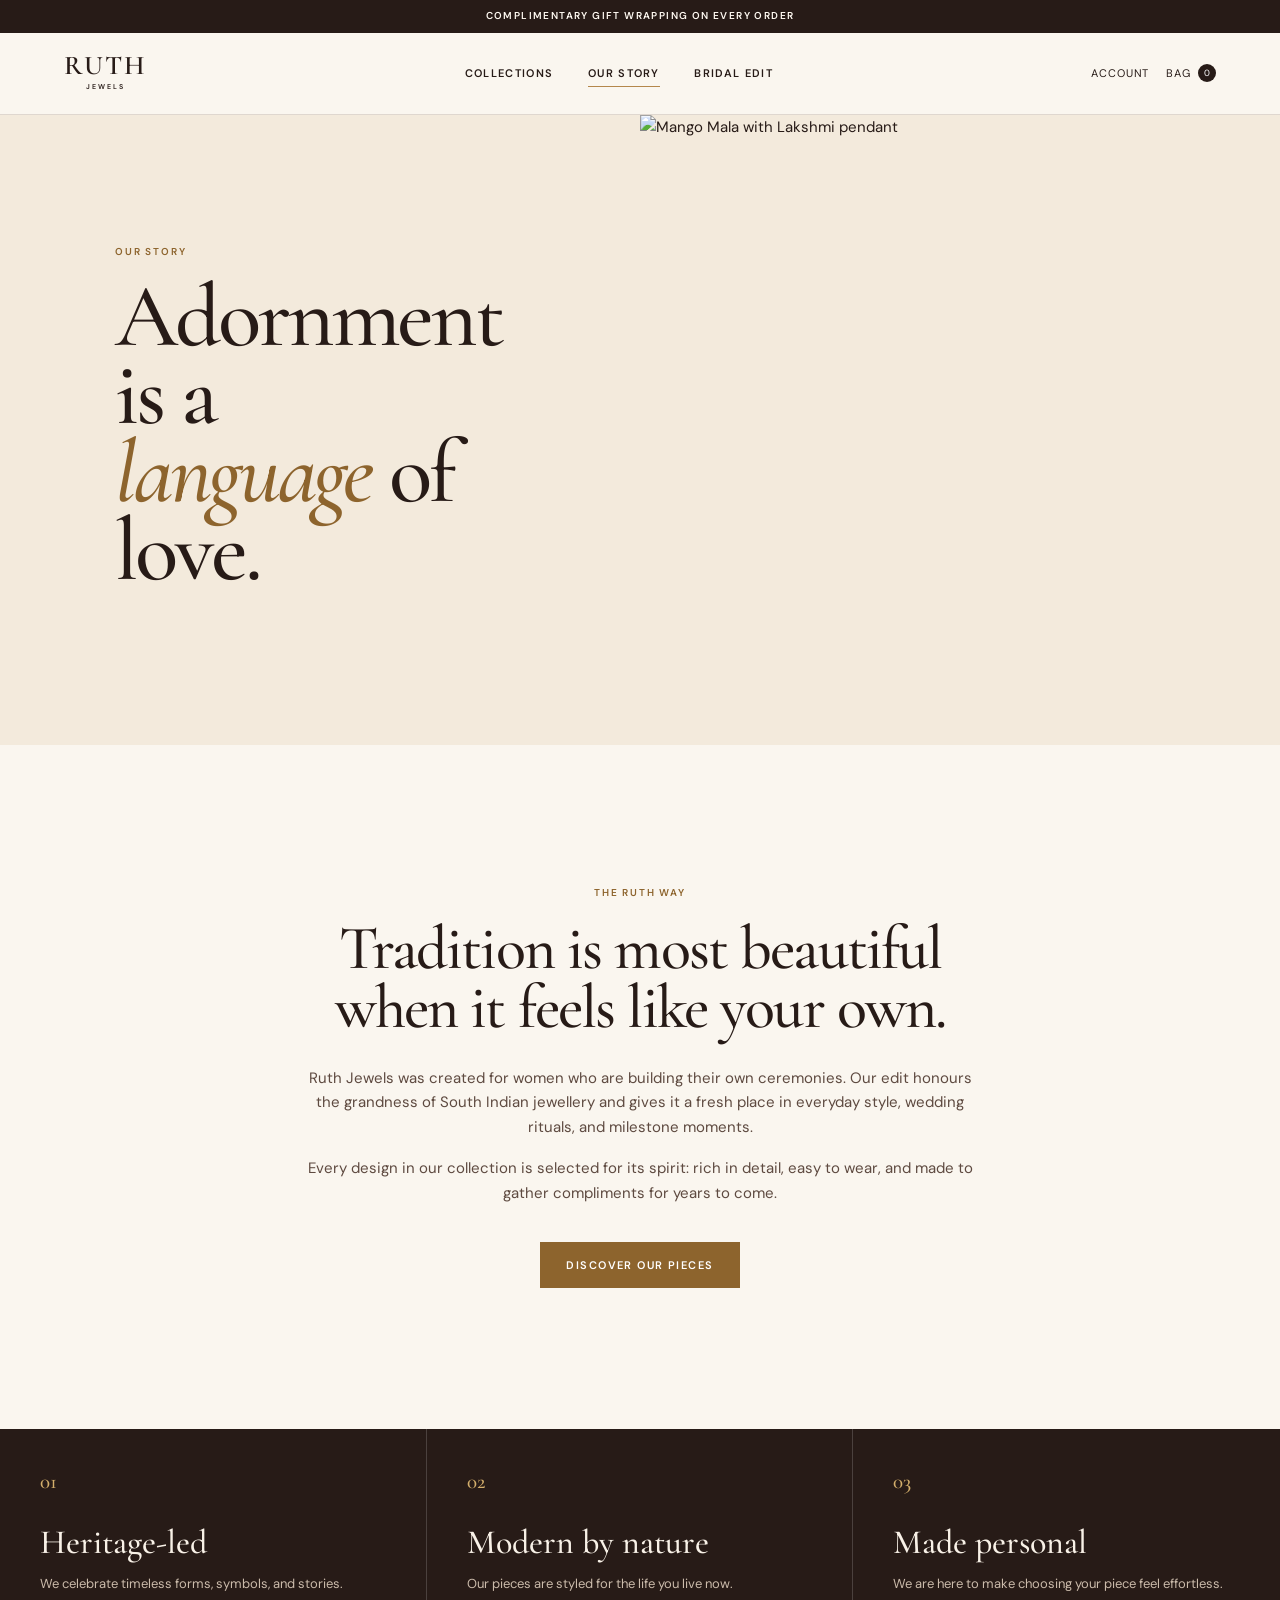
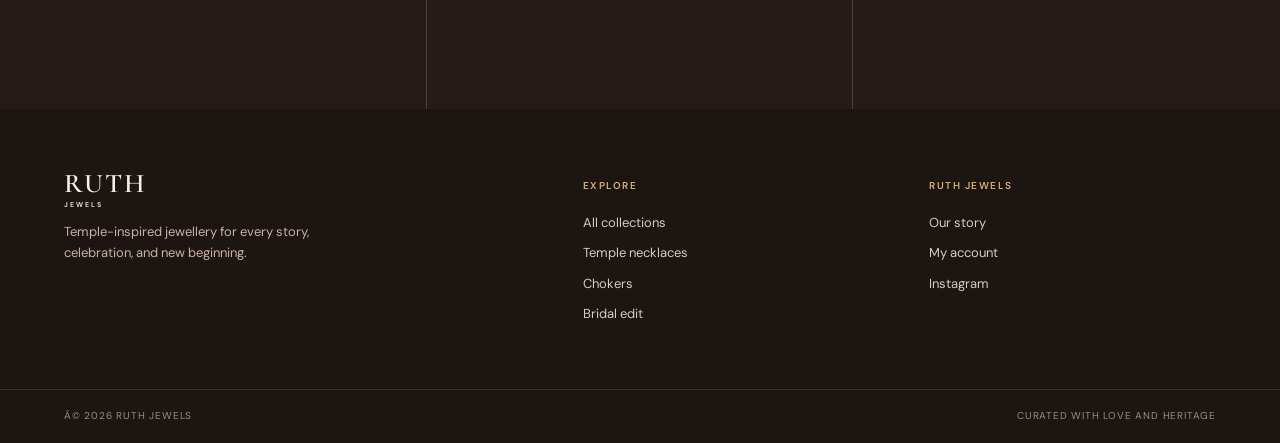
==== about.html @ 71982616 "Add about.html to Ruth Jewels storefront" ====
<!doctype html>
<html lang="en">
  <head><meta charset="utf-8"><meta name="viewport" content="width=device-width, initial-scale=1"><meta name="description" content="The story of Ruth Jewels."><title>Our Story | Ruth Jewels</title><link rel="preconnect" href="https://fonts.googleapis.com"><link rel="preconnect" href="https://fonts.gstatic.com" crossorigin><link href="https://fonts.googleapis.com/css2?family=Cormorant+Garamond:ital,wght@0,400;0,500;0,600;1,500&family=DM+Sans:wght@400;500;600&display=swap" rel="stylesheet"><link rel="stylesheet" href="styles.css"></head>
  <body><div class="announcement">Complimentary gift wrapping on every order</div><header class="site-header" data-header></header><main><section class="story-hero"><div><p class="eyebrow">Our story</p><h1>Adornment is a<br><em>language</em> of love.</h1></div><img src="https://raw.githubusercontent.com/clinceraj/ruth-jewels-1/main/MANGO%20MALA%20WITH%20LEKSHMI%20PENDANT-01.png" alt="Mango Mala with Lakshmi pendant"></section><section class="story-copy"><p class="eyebrow">The Ruth way</p><h2>Tradition is most beautiful when it feels like your own.</h2><p>Ruth Jewels was created for women who are building their own ceremonies. Our edit honours the grandness of South Indian jewellery and gives it a fresh place in everyday style, wedding rituals, and milestone moments.</p><p>Every design in our collection is selected for its spirit: rich in detail, easy to wear, and made to gather compliments for years to come.</p><a class="button button--gold" href="collections.html">Discover our pieces</a></section><section class="values"><div><span>01</span><h3>Heritage-led</h3><p>We celebrate timeless forms, symbols, and stories.</p></div><div><span>02</span><h3>Modern by nature</h3><p>Our pieces are styled for the life you live now.</p></div><div><span>03</span><h3>Made personal</h3><p>We are here to make choosing your piece feel effortless.</p></div></section></main><footer data-footer></footer><script src="app.js"></script></body>
</html>
---- styles.css ----
:root { --ink:#271b17; --ink-soft:#5e4a40; --paper:#faf6ef; --cream:#f3eadc; --sand:#dfcdb6; --gold:#b4874b; --gold-deep:#8d642d; --line:rgba(68,45,31,.15); --serif:'Cormorant Garamond', Georgia, serif; --sans:'DM Sans', Arial, sans-serif; }
* { box-sizing:border-box; } html { scroll-behavior:smooth; } body { margin:0; color:var(--ink); background:var(--paper); font:400 15px/1.65 var(--sans); } img { display:block; max-width:100%; } a { color:inherit; text-decoration:none; } button,input { font:inherit; } button { cursor:pointer; }
.announcement { background:var(--ink); color:#fffaf2; text-align:center; padding:8px 16px; font-size:10px; font-weight:600; letter-spacing:.14em; text-transform:uppercase; }
.site-header { min-height:82px; padding:0 clamp(20px,5vw,72px); border-bottom:1px solid var(--line); display:flex; align-items:center; justify-content:space-between; gap:26px; background:rgba(250,246,239,.93); position:sticky; top:0; z-index:10; backdrop-filter:blur(12px); }
.brand { display:flex; flex-direction:column; align-items:center; justify-content:center; font:600 27px/.72 var(--serif); letter-spacing:.07em; text-transform:uppercase; white-space:nowrap; }.brand small { margin-top:7px; font:600 7px/1 var(--sans); letter-spacing:.28em; }
.nav { display:flex; align-items:center; gap:clamp(18px,2.7vw,44px); }.nav a { position:relative; font-size:11px; font-weight:600; letter-spacing:.12em; text-transform:uppercase; }.nav a:not(.nav-cta):after { content:''; position:absolute; left:0; right:0; bottom:-5px; height:1px; background:var(--gold); transform:scaleX(0); transition:transform .2s; }.nav a:hover:after,.nav a.is-current:after { transform:scaleX(1); }.nav-cta { color:var(--gold-deep); }
.header-actions { display:flex; align-items:center; gap:17px; }.header-actions a { font-size:11px; letter-spacing:.08em; text-transform:uppercase; }.bag-link { display:flex; align-items:center; gap:7px; }.bag-count { display:grid; place-items:center; width:18px; height:18px; border-radius:50%; background:var(--ink); color:white; font-size:9px; }
.hero { min-height:700px; display:grid; grid-template-columns:1fr 1.12fr; background:var(--cream); }.hero-copy { align-self:center; max-width:580px; padding:clamp(70px,10vw,150px) clamp(25px,8vw,128px); }.eyebrow { margin:0 0 18px; color:var(--gold-deep); font-size:10px; font-weight:600; letter-spacing:.18em; text-transform:uppercase; }.hero h1,.page-intro h1,.story-hero h1 { margin:0 0 25px; font:500 clamp(53px,6vw,86px)/.87 var(--serif); letter-spacing:-.035em; }.hero h1 em,.page-intro h1 em,.story-hero h1 em { color:var(--gold-deep); font-weight:500; }.hero-intro { max-width:390px; color:var(--ink-soft); font-size:16px; }.hero-actions { display:flex; align-items:center; gap:28px; margin-top:38px; }.hero-image { position:relative; min-height:550px; overflow:hidden; }.hero-image img { width:100%; height:100%; position:absolute; object-fit:cover; object-position:center; filter:saturate(.88) contrast(.96); }.hero-stamp { position:absolute; right:34px; bottom:32px; display:grid; place-items:center; width:88px; height:88px; border:1px solid rgba(255,255,255,.8); border-radius:50%; color:white; text-align:center; font:500 13px/1.05 var(--serif); letter-spacing:.13em; }
.button { display:inline-flex; align-items:center; justify-content:center; min-height:46px; border:1px solid transparent; padding:0 25px; font-size:11px; font-weight:600; letter-spacing:.13em; text-transform:uppercase; transition:.2s ease; }.button--gold { background:var(--gold-deep); color:white; }.button--gold:hover { background:var(--ink); transform:translateY(-1px); }.button--outline { border-color:var(--ink); }.button--outline:hover { background:var(--ink); color:white; }.text-link { padding-bottom:3px; border-bottom:1px solid currentColor; font-size:11px; font-weight:600; letter-spacing:.12em; text-transform:uppercase; }.text-link span { margin-left:6px; color:var(--gold-deep); }
.section-shell { max-width:1300px; margin:0 auto; padding:clamp(66px,9vw,128px) clamp(20px,5vw,72px); }.collection-links { padding-bottom:52px; }.collection-link-grid { display:grid; grid-template-columns:repeat(3,1fr); }.collection-link { min-height:210px; padding:27px 29px; border-top:1px solid var(--ink); border-left:1px solid var(--ink); display:flex; flex-direction:column; justify-content:space-between; transition:.25s; }.collection-link:last-child { border-right:1px solid var(--ink); }.collection-link:hover { background:var(--ink); color:white; }.collection-link span { color:var(--gold); font:500 18px var(--serif); }.collection-link strong { font:500 35px/1 var(--serif); }.collection-link em { font-size:11px; font-style:normal; letter-spacing:.08em; text-transform:uppercase; }
.section-heading { display:flex; align-items:end; justify-content:space-between; gap:20px; margin-bottom:42px; }.section-heading h2,.atelier h2,.story-copy h2 { margin:0; font:500 clamp(40px,5vw,62px)/.95 var(--serif); letter-spacing:-.03em; }.product-grid { display:grid; grid-template-columns:repeat(3,1fr); gap:28px 18px; }.product-card { min-width:0; }.product-image { display:block; position:relative; aspect-ratio:4/5; overflow:hidden; background:#e8ddcf; }.product-image img { width:100%; height:100%; object-fit:cover; transition:transform .45s; }.product-card:hover .product-image img { transform:scale(1.035); }.product-tag { position:absolute; left:14px; top:14px; padding:6px 8px; background:var(--paper); font-size:9px; font-weight:600; letter-spacing:.11em; text-transform:uppercase; }.product-info { display:grid; grid-template-columns:1fr auto; gap:4px 16px; padding-top:14px; }.product-info h3 { margin:0; font:500 24px/1 var(--serif); }.product-info p { grid-column:1; margin:0; color:var(--ink-soft); font-size:11px; }.product-price { align-self:start; color:var(--gold-deep); font-size:12px; font-weight:600; }.quick-add { grid-column:1/-1; margin-top:8px; padding:0; border:0; background:transparent; text-align:left; color:var(--gold-deep); font-size:10px; font-weight:600; letter-spacing:.13em; text-transform:uppercase; }
.atelier { display:grid; grid-template-columns:1fr 1fr; background:var(--ink); color:#f9f2e8; }.atelier-image { min-height:590px; overflow:hidden; }.atelier-image img { width:100%; height:100%; object-fit:cover; }.atelier-copy { align-self:center; max-width:580px; padding:clamp(60px,9vw,130px); }.atelier-copy p:not(.eyebrow) { max-width:360px; color:#d8c7b5; }.atelier-copy .button { margin-top:19px; border-color:#cdb592; color:white; }.atelier-copy .button:hover { background:#cdb592; color:var(--ink); }.promise { display:grid; grid-template-columns:repeat(3,1fr); gap:42px; }.promise>div { padding-right:34px; border-right:1px solid var(--line); }.promise>div:last-child { border:0; }.promise-icon { color:var(--gold-deep); font:500 35px/1 var(--serif); }.promise h3 { margin:12px 0 3px; font:500 27px/1 var(--serif); }.promise p { margin:0; color:var(--ink-soft); font-size:13px; }
.page-shell { min-height:58vh; }.page-intro { max-width:870px; padding:clamp(65px,10vw,130px) clamp(20px,10vw,150px) clamp(42px,7vw,90px); }.page-intro h1 { font-size:clamp(54px,7vw,90px); }.page-intro>p:last-child { max-width:450px; color:var(--ink-soft); }.catalogue { padding-top:0; }.filter-bar { display:flex; gap:7px; flex-wrap:wrap; margin-bottom:31px; }.filter-button,.sort-button { border:1px solid var(--line); background:transparent; padding:11px 15px; font-size:10px; font-weight:600; letter-spacing:.11em; text-transform:uppercase; }.filter-button.is-active,.filter-button:hover { background:var(--ink); border-color:var(--ink); color:white; }.catalogue-meta { display:flex; align-items:center; justify-content:space-between; border-top:1px solid var(--line); padding:12px 0 23px; color:var(--ink-soft); font-size:11px; }.sort-button { border:0; padding:0; color:var(--ink); }.sort-button span { color:var(--gold-deep); }
.product-page { max-width:1400px; margin:0 auto; padding:clamp(34px,6vw,80px) clamp(20px,5vw,72px) clamp(70px,9vw,120px); }.breadcrumbs { margin-bottom:22px; color:var(--ink-soft); font-size:10px; letter-spacing:.1em; text-transform:uppercase; }.product-detail { display:grid; grid-template-columns:1.08fr .92fr; gap:clamp(35px,7vw,100px); }.product-detail-image { aspect-ratio:4/5; background:var(--cream); }.product-detail-image img { width:100%; height:100%; object-fit:cover; }.product-detail-copy { align-self:start; padding-top:20px; }.product-detail-copy h1 { margin:0 0 13px; font:500 clamp(46px,6vw,70px)/.9 var(--serif); letter-spacing:-.03em; }.product-detail-price { margin:0 0 30px; color:var(--gold-deep); font-size:15px; font-weight:600; }.product-detail-description { max-width:430px; color:var(--ink-soft); }.product-meta { margin:33px 0; padding:17px 0; border-top:1px solid var(--line); border-bottom:1px solid var(--line); }.product-meta div { display:flex; justify-content:space-between; padding:7px 0; font-size:12px; }.product-meta span { color:var(--ink-soft); }.variant-label { display:block; margin-bottom:10px; font-size:10px; font-weight:600; letter-spacing:.12em; text-transform:uppercase; }.variant-options { display:flex; gap:9px; margin-bottom:20px; }.variant-option { min-width:48px; padding:9px; border:1px solid var(--ink); background:transparent; font-size:11px; }.variant-option.is-selected { background:var(--ink); color:white; }.add-to-cart { width:100%; }
.cart-page { max-width:1180px; margin:0 auto; padding:clamp(55px,8vw,110px) clamp(20px,5vw,70px); }.cart-page h1 { margin:0 0 35px; font:500 clamp(52px,6vw,76px)/.9 var(--serif); }.cart-layout { display:grid; grid-template-columns:1fr 330px; gap:70px; }.cart-line { display:grid; grid-template-columns:115px 1fr auto; gap:22px; padding:0 0 20px; margin-bottom:20px; border-bottom:1px solid var(--line); }.cart-line img { width:115px; height:142px; object-fit:cover; }.cart-line h2 { margin:4px 0 7px; font:500 27px/1 var(--serif); }.cart-line p { margin:0; color:var(--ink-soft); font-size:12px; }.line-price { color:var(--gold-deep); font-size:13px; font-weight:600; }.quantity { display:inline-flex; align-items:center; margin-top:17px; border:1px solid var(--line); }.quantity button { width:31px; height:29px; border:0; background:transparent; }.quantity span { display:grid; place-items:center; width:29px; font-size:12px; }.remove { margin-top:11px; border:0; padding:0; background:transparent; color:var(--ink-soft); font-size:10px; letter-spacing:.1em; text-transform:uppercase; text-decoration:underline; }.cart-summary,.order-summary { align-self:start; padding:27px; background:var(--cream); }.cart-summary h2,.order-summary h2 { margin:0 0 19px; font:500 31px/1 var(--serif); }.summary-row { display:flex; justify-content:space-between; padding:8px 0; color:var(--ink-soft); font-size:12px; }.summary-total { display:flex; justify-content:space-between; margin:12px 0 20px; padding-top:16px; border-top:1px solid var(--line); font-weight:600; }.cart-summary .button { width:100%; }.empty-state { padding:64px 0; text-align:center; border-top:1px solid var(--line); }.empty-state h2 { margin:0 0 10px; font:500 42px/1 var(--serif); }.empty-state p { color:var(--ink-soft); }.empty-state .button { margin-top:19px; }
.checkout-page { max-width:1180px; margin:0 auto; padding:clamp(55px,8vw,110px) clamp(20px,5vw,70px); }.checkout-page h1 { margin:0 0 37px; font:500 clamp(52px,6vw,76px)/.9 var(--serif); }.checkout-grid { display:grid; grid-template-columns:1fr 350px; gap:70px; }.checkout-form { max-width:610px; }.checkout-form h2 { margin:0 0 22px; font:500 32px/1 var(--serif); }.checkout-form h2:not(:first-child) { margin-top:46px; }.checkout-form label { display:block; margin:14px 0; color:var(--ink-soft); font-size:11px; font-weight:600; letter-spacing:.08em; text-transform:uppercase; }.checkout-form input { width:100%; margin-top:7px; border:1px solid var(--line); border-radius:0; padding:13px; background:transparent; color:var(--ink); outline-color:var(--gold); font-size:14px; letter-spacing:normal; text-transform:none; }.form-row { display:grid; grid-template-columns:1fr 1fr; gap:14px; }.payment-note { margin-bottom:24px; padding:16px; background:var(--cream); color:var(--ink-soft); font-size:12px; }.checkout-form .button { width:100%; }.summary-item { display:flex; gap:10px; margin:11px 0; font-size:12px; }.summary-item img { width:45px; height:55px; object-fit:cover; }.summary-item div { flex:1; }.summary-item strong { display:block; font:500 16px/1 var(--serif); }
.account-page { display:grid; grid-template-columns:1fr 1fr; min-height:650px; }.account-image { background:var(--cream); overflow:hidden; }.account-image img { width:100%; height:100%; min-height:650px; object-fit:cover; }.account-panel { align-self:center; max-width:500px; padding:clamp(60px,10vw,130px); }.account-panel h1 { margin:0 0 13px; font:500 clamp(55px,6vw,74px)/.9 var(--serif); }.account-panel>p:not(.eyebrow) { color:var(--ink-soft); }.account-panel form { margin-top:35px; }.account-panel label { display:block; margin:15px 0; color:var(--ink-soft); font-size:11px; font-weight:600; letter-spacing:.08em; text-transform:uppercase; }.account-panel input { width:100%; margin-top:7px; border:0; border-bottom:1px solid var(--ink); padding:9px 0; background:transparent; outline-color:var(--gold); }.account-panel .button { width:100%; margin-top:20px; }.form-switch { margin-top:22px; text-align:center; font-size:12px; }.form-switch a { text-decoration:underline; }.demo-label { margin-top:37px; padding-top:15px; border-top:1px solid var(--line); font-size:11px; }
.story-hero { min-height:630px; display:grid; grid-template-columns:1fr 1fr; background:var(--cream); }.story-hero>div { align-self:center; padding:clamp(55px,9vw,125px); }.story-hero h1 { font-size:clamp(58px,7vw,94px); }.story-hero img { width:100%; height:100%; min-height:500px; object-fit:cover; }.story-copy { max-width:740px; margin:0 auto; padding:clamp(70px,11vw,150px) 27px; text-align:center; }.story-copy h2 { margin-bottom:28px; }.story-copy p:not(.eyebrow) { margin:16px auto; color:var(--ink-soft); }.story-copy .button { margin-top:21px; }.values { display:grid; grid-template-columns:repeat(3,1fr); background:var(--ink); color:#f8f1e7; }.values>div { min-height:280px; padding:40px; border-right:1px solid rgba(255,255,255,.17); }.values>div:last-child { border:0; }.values span { color:#d4af6c; font:500 21px var(--serif); }.values h3 { margin:30px 0 7px; font:500 34px/1 var(--serif); }.values p { color:#cbbbab; font-size:13px; }
footer { background:#1d1512; color:#f7efe6; }.footer-top { max-width:1300px; display:grid; grid-template-columns:1.6fr 1fr 1fr; gap:60px; margin:0 auto; padding:65px clamp(20px,5vw,72px); }.footer-brand { max-width:300px; }.footer-brand .brand { align-items:start; width:max-content; }.footer-brand p { color:#c5b3a5; font-size:13px; }.footer-heading { margin:4px 0 17px; color:#d5b174; font-size:10px; font-weight:600; letter-spacing:.15em; text-transform:uppercase; }.footer-links { display:flex; flex-direction:column; gap:9px; color:#d8cbc1; font-size:13px; }.footer-links a:hover { color:#d5b174; }.footer-bottom { max-width:1300px; display:flex; justify-content:space-between; gap:20px; margin:0 auto; padding:18px clamp(20px,5vw,72px); border-top:1px solid rgba(255,255,255,.12); color:#9d8b80; font-size:10px; letter-spacing:.08em; text-transform:uppercase; }
.toast { position:fixed; bottom:25px; left:50%; z-index:30; transform:translate(-50%,130%); padding:13px 20px; background:var(--ink); color:white; box-shadow:0 9px 30px rgba(0,0,0,.2); font-size:12px; transition:transform .25s ease; }.toast.is-visible { transform:translate(-50%,0); }
@media (max-width:850px) { .site-header { min-height:66px; padding:12px 20px; flex-wrap:wrap; }.nav { display:flex; order:3; width:100%; justify-content:space-between; gap:10px; }.nav a { font-size:9px; }.brand { font-size:24px; }.hero { min-height:0; grid-template-columns:1fr; }.hero-copy { padding:74px 25px 66px; }.hero-image { min-height:440px; }.hero h1 { font-size:63px; }.collection-link-grid,.product-grid { grid-template-columns:repeat(2,1fr); }.collection-link:nth-child(2) { border-right:1px solid var(--ink); }.collection-link:last-child { grid-column:1/-1; border-right:1px solid var(--ink); border-top:0; }.atelier,.story-hero,.account-page { grid-template-columns:1fr; }.atelier-image { min-height:430px; }.atelier-copy { padding:70px 25px; }.promise { gap:26px; }.product-detail { grid-template-columns:1fr; gap:28px; }.product-detail-copy { padding:0; }.cart-layout,.checkout-grid { grid-template-columns:1fr; gap:32px; }.cart-summary,.order-summary { max-width:none; }.account-image img { min-height:370px; max-height:440px; }.account-panel { padding:67px 25px; }.story-hero img { min-height:380px; max-height:470px; }.values { grid-template-columns:1fr; }.values>div { min-height:auto; border-right:0; border-bottom:1px solid rgba(255,255,255,.17); }.footer-top { grid-template-columns:1fr 1fr; }.footer-brand { grid-column:1/-1; } }
@media (max-width:540px) { .header-actions a:first-child { display:none; }.header-actions { gap:6px; }.announcement { font-size:8px; }.hero h1,.page-intro h1,.story-hero h1 { font-size:52px; }.hero-actions { align-items:flex-start; flex-direction:column; gap:19px; }.hero-image { min-height:380px; }.collection-link-grid,.product-grid,.promise,.form-row { grid-template-columns:1fr; }.collection-link { min-height:165px; border-right:1px solid var(--ink); border-bottom:0; }.collection-link:not(:first-child) { border-top:0; }.collection-link:last-child { grid-column:auto; }.section-heading { align-items:start; flex-direction:column; }.product-grid { gap:32px; }.product-grid--all { grid-template-columns:repeat(2,1fr); gap:28px 11px; }.product-info h3 { font-size:22px; }.product-info p { font-size:10px; }.product-tag { display:none; }.promise>div { padding:0 0 22px; border-right:0; border-bottom:1px solid var(--line); }.promise>div:last-child { border-bottom:0; }.cart-line { grid-template-columns:83px 1fr; gap:14px; }.cart-line img { width:83px; height:110px; }.line-price { grid-column:2; }.footer-top { grid-template-columns:1fr; gap:30px; }.footer-bottom { flex-direction:column; }.story-hero>div { padding:70px 25px; }.values>div { padding:32px 25px; } }
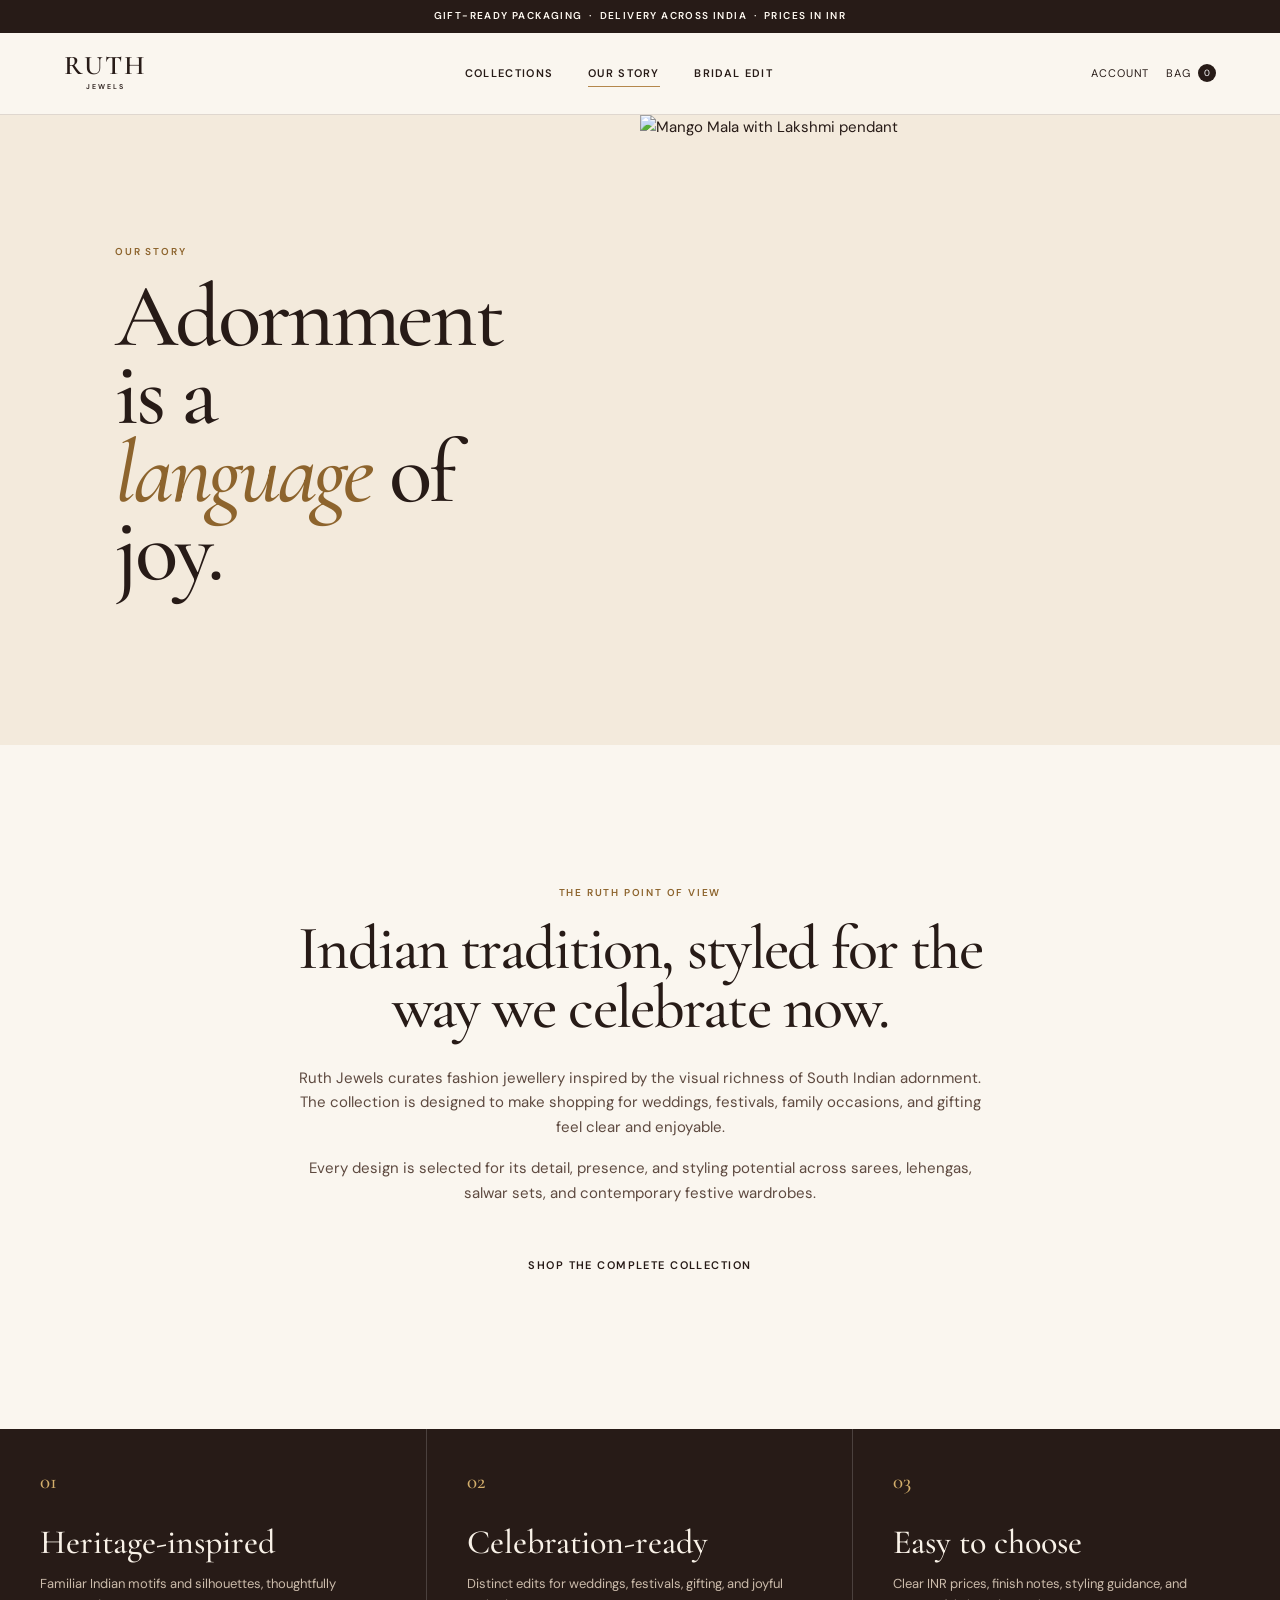
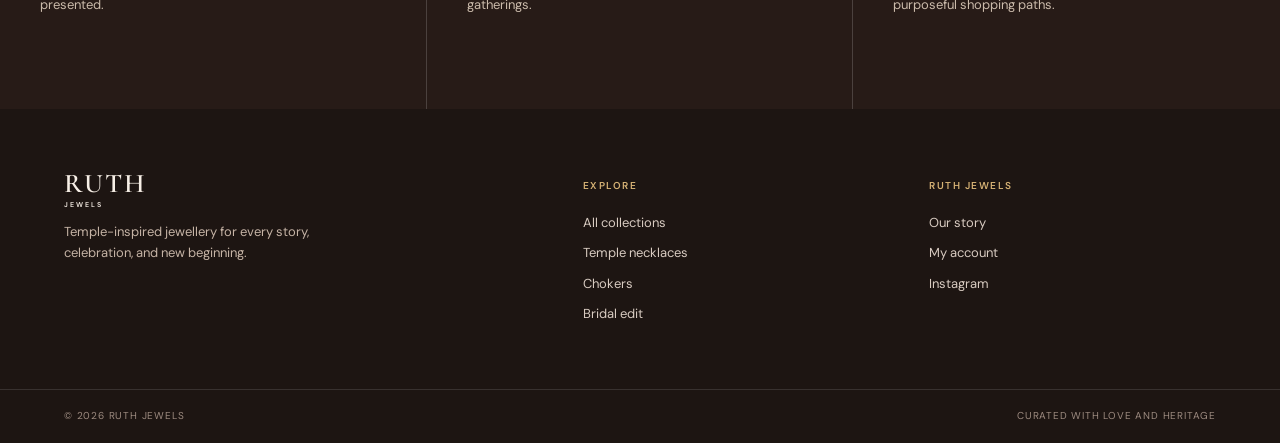
==== commit 629d9224: "Update about.html for Indian storefront" ====
--- a/about.html
+++ b/about.html
@@ -1,6 +1,6 @@
 <!doctype html>
 <html lang="en">
   <head><meta charset="utf-8"><meta name="viewport" content="width=device-width, initial-scale=1"><meta name="description" content="The story of Ruth Jewels."><title>Our Story | Ruth Jewels</title><link rel="preconnect" href="https://fonts.googleapis.com"><link rel="preconnect" href="https://fonts.gstatic.com" crossorigin><link href="https://fonts.googleapis.com/css2?family=Cormorant+Garamond:ital,wght@0,400;0,500;0,600;1,500&family=DM+Sans:wght@400;500;600&display=swap" rel="stylesheet"><link rel="stylesheet" href="styles.css"></head>
-  <body><div class="announcement">Complimentary gift wrapping on every order</div><header class="site-header" data-header></header><main><section class="story-hero"><div><p class="eyebrow">Our story</p><h1>Adornment is a<br><em>language</em> of love.</h1></div><img src="https://raw.githubusercontent.com/clinceraj/ruth-jewels-1/main/MANGO%20MALA%20WITH%20LEKSHMI%20PENDANT-01.png" alt="Mango Mala with Lakshmi pendant"></section><section class="story-copy"><p class="eyebrow">The Ruth way</p><h2>Tradition is most beautiful when it feels like your own.</h2><p>Ruth Jewels was created for women who are building their own ceremonies. Our edit honours the grandness of South Indian jewellery and gives it a fresh place in everyday style, wedding rituals, and milestone moments.</p><p>Every design in our collection is selected for its spirit: rich in detail, easy to wear, and made to gather compliments for years to come.</p><a class="button button--gold" href="collections.html">Discover our pieces</a></section><section class="values"><div><span>01</span><h3>Heritage-led</h3><p>We celebrate timeless forms, symbols, and stories.</p></div><div><span>02</span><h3>Modern by nature</h3><p>Our pieces are styled for the life you live now.</p></div><div><span>03</span><h3>Made personal</h3><p>We are here to make choosing your piece feel effortless.</p></div></section></main><footer data-footer></footer><script src="app.js"></script></body>
+  <body><div class="announcement">Gift-ready packaging &nbsp;·&nbsp; Delivery across India &nbsp;·&nbsp; Prices in INR</div><header class="site-header" data-header></header><main><section class="story-hero"><div><p class="eyebrow">Our story</p><h1>Adornment is a<br><em>language</em> of joy.</h1></div><img src="https://raw.githubusercontent.com/clinceraj/ruth-jewels-1/main/MANGO%20MALA%20WITH%20LEKSHMI%20PENDANT-01.png" alt="Mango Mala with Lakshmi pendant"></section><section class="story-copy"><p class="eyebrow">The Ruth point of view</p><h2>Indian tradition, styled for the way we celebrate now.</h2><p>Ruth Jewels curates fashion jewellery inspired by the visual richness of South Indian adornment. The collection is designed to make shopping for weddings, festivals, family occasions, and gifting feel clear and enjoyable.</p><p>Every design is selected for its detail, presence, and styling potential across sarees, lehengas, salwar sets, and contemporary festive wardrobes.</p><a class="button button--primary" href="collections.html">Shop the complete collection</a></section><section class="values"><div><span>01</span><h3>Heritage-inspired</h3><p>Familiar Indian motifs and silhouettes, thoughtfully presented.</p></div><div><span>02</span><h3>Celebration-ready</h3><p>Distinct edits for weddings, festivals, gifting, and joyful gatherings.</p></div><div><span>03</span><h3>Easy to choose</h3><p>Clear INR prices, finish notes, styling guidance, and purposeful shopping paths.</p></div></section></main><footer data-footer></footer><script src="app.js"></script></body>
 </html>
 
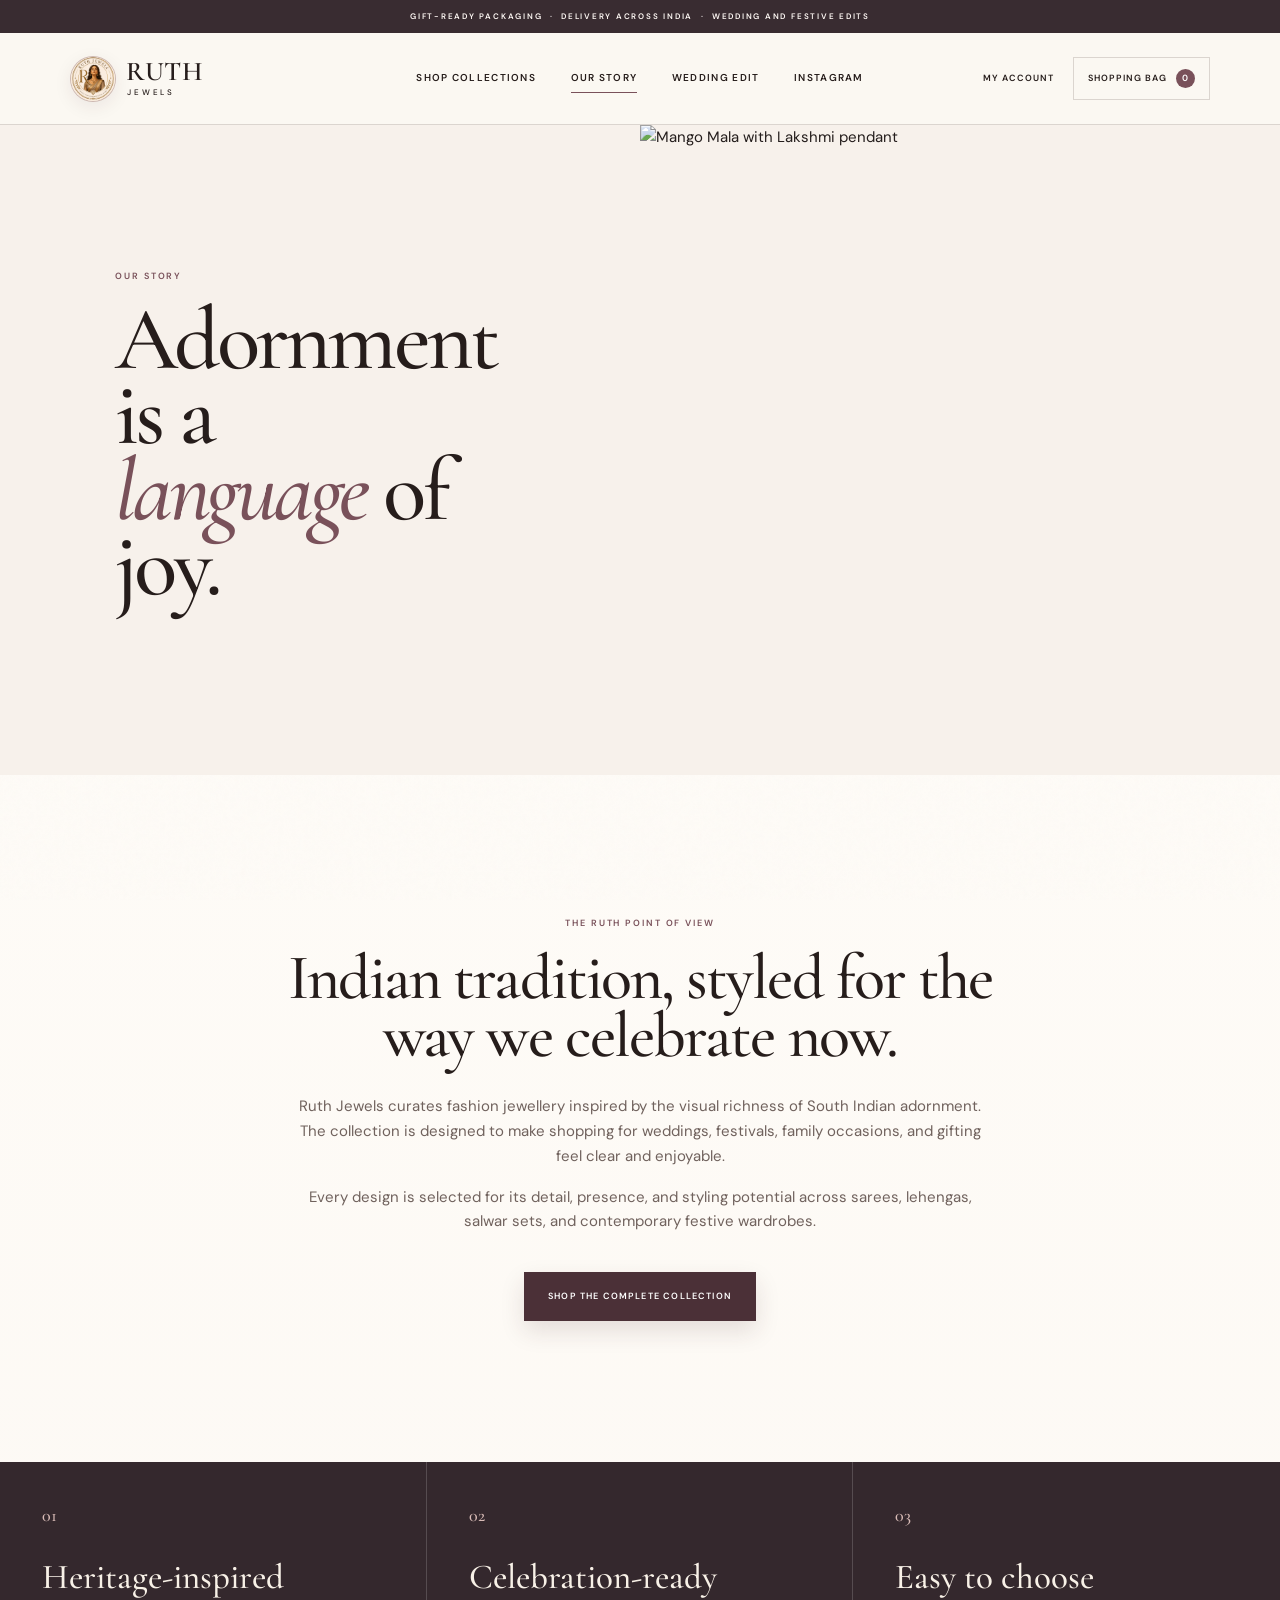
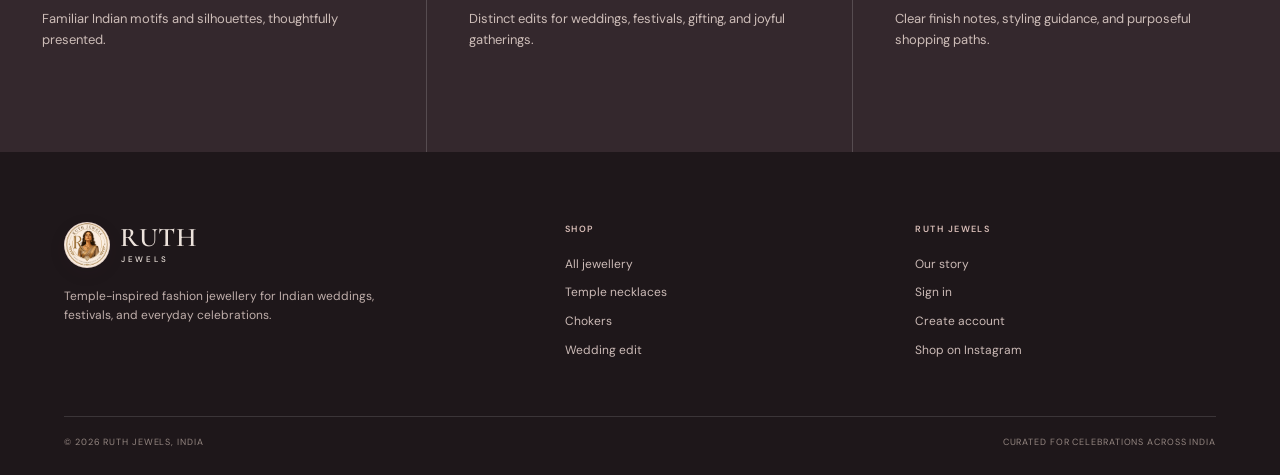
==== commit 51e59cd8: "Remove redundant INR labels" ====
--- a/about.html
+++ b/about.html
@@ -1,6 +1,6 @@
 <!doctype html>
 <html lang="en">
   <head><meta charset="utf-8"><meta name="viewport" content="width=device-width, initial-scale=1"><meta name="description" content="The story of Ruth Jewels."><title>Our Story | Ruth Jewels</title><link rel="preconnect" href="https://fonts.googleapis.com"><link rel="preconnect" href="https://fonts.gstatic.com" crossorigin><link href="https://fonts.googleapis.com/css2?family=Cormorant+Garamond:ital,wght@0,400;0,500;0,600;1,500&family=DM+Sans:wght@400;500;600&display=swap" rel="stylesheet"><link rel="stylesheet" href="styles.css"></head>
-  <body><div class="announcement">Gift-ready packaging &nbsp;·&nbsp; Delivery across India &nbsp;·&nbsp; Prices in INR</div><header class="site-header" data-header></header><main><section class="story-hero"><div><p class="eyebrow">Our story</p><h1>Adornment is a<br><em>language</em> of joy.</h1></div><img src="https://raw.githubusercontent.com/clinceraj/ruth-jewels-1/main/MANGO%20MALA%20WITH%20LEKSHMI%20PENDANT-01.png" alt="Mango Mala with Lakshmi pendant"></section><section class="story-copy"><p class="eyebrow">The Ruth point of view</p><h2>Indian tradition, styled for the way we celebrate now.</h2><p>Ruth Jewels curates fashion jewellery inspired by the visual richness of South Indian adornment. The collection is designed to make shopping for weddings, festivals, family occasions, and gifting feel clear and enjoyable.</p><p>Every design is selected for its detail, presence, and styling potential across sarees, lehengas, salwar sets, and contemporary festive wardrobes.</p><a class="button button--primary" href="collections.html">Shop the complete collection</a></section><section class="values"><div><span>01</span><h3>Heritage-inspired</h3><p>Familiar Indian motifs and silhouettes, thoughtfully presented.</p></div><div><span>02</span><h3>Celebration-ready</h3><p>Distinct edits for weddings, festivals, gifting, and joyful gatherings.</p></div><div><span>03</span><h3>Easy to choose</h3><p>Clear INR prices, finish notes, styling guidance, and purposeful shopping paths.</p></div></section></main><footer data-footer></footer><script src="app.js"></script></body>
+  <body><div class="announcement">Gift-ready packaging &nbsp;·&nbsp; Delivery across India &nbsp;·&nbsp; Wedding and festive edits</div><header class="site-header" data-header></header><main><section class="story-hero"><div><p class="eyebrow">Our story</p><h1>Adornment is a<br><em>language</em> of joy.</h1></div><img src="https://raw.githubusercontent.com/clinceraj/ruth-jewels-1/main/MANGO%20MALA%20WITH%20LEKSHMI%20PENDANT-01.png" alt="Mango Mala with Lakshmi pendant"></section><section class="story-copy"><p class="eyebrow">The Ruth point of view</p><h2>Indian tradition, styled for the way we celebrate now.</h2><p>Ruth Jewels curates fashion jewellery inspired by the visual richness of South Indian adornment. The collection is designed to make shopping for weddings, festivals, family occasions, and gifting feel clear and enjoyable.</p><p>Every design is selected for its detail, presence, and styling potential across sarees, lehengas, salwar sets, and contemporary festive wardrobes.</p><a class="button button--primary" href="collections.html">Shop the complete collection</a></section><section class="values"><div><span>01</span><h3>Heritage-inspired</h3><p>Familiar Indian motifs and silhouettes, thoughtfully presented.</p></div><div><span>02</span><h3>Celebration-ready</h3><p>Distinct edits for weddings, festivals, gifting, and joyful gatherings.</p></div><div><span>03</span><h3>Easy to choose</h3><p>Clear finish notes, styling guidance, and purposeful shopping paths.</p></div></section></main><footer data-footer></footer><script src="app.js"></script></body>
 </html>
 
--- a/styles.css
+++ b/styles.css
@@ -1,23 +1,329 @@
-:root { --ink:#271b17; --ink-soft:#5e4a40; --paper:#faf6ef; --cream:#f3eadc; --sand:#dfcdb6; --gold:#b4874b; --gold-deep:#8d642d; --line:rgba(68,45,31,.15); --serif:'Cormorant Garamond', Georgia, serif; --sans:'DM Sans', Arial, sans-serif; }
-* { box-sizing:border-box; } html { scroll-behavior:smooth; } body { margin:0; color:var(--ink); background:var(--paper); font:400 15px/1.65 var(--sans); } img { display:block; max-width:100%; } a { color:inherit; text-decoration:none; } button,input { font:inherit; } button { cursor:pointer; }
-.announcement { background:var(--ink); color:#fffaf2; text-align:center; padding:8px 16px; font-size:10px; font-weight:600; letter-spacing:.14em; text-transform:uppercase; }
-.site-header { min-height:82px; padding:0 clamp(20px,5vw,72px); border-bottom:1px solid var(--line); display:flex; align-items:center; justify-content:space-between; gap:26px; background:rgba(250,246,239,.93); position:sticky; top:0; z-index:10; backdrop-filter:blur(12px); }
-.brand { display:flex; flex-direction:column; align-items:center; justify-content:center; font:600 27px/.72 var(--serif); letter-spacing:.07em; text-transform:uppercase; white-space:nowrap; }.brand small { margin-top:7px; font:600 7px/1 var(--sans); letter-spacing:.28em; }
-.nav { display:flex; align-items:center; gap:clamp(18px,2.7vw,44px); }.nav a { position:relative; font-size:11px; font-weight:600; letter-spacing:.12em; text-transform:uppercase; }.nav a:not(.nav-cta):after { content:''; position:absolute; left:0; right:0; bottom:-5px; height:1px; background:var(--gold); transform:scaleX(0); transition:transform .2s; }.nav a:hover:after,.nav a.is-current:after { transform:scaleX(1); }.nav-cta { color:var(--gold-deep); }
-.header-actions { display:flex; align-items:center; gap:17px; }.header-actions a { font-size:11px; letter-spacing:.08em; text-transform:uppercase; }.bag-link { display:flex; align-items:center; gap:7px; }.bag-count { display:grid; place-items:center; width:18px; height:18px; border-radius:50%; background:var(--ink); color:white; font-size:9px; }
-.hero { min-height:700px; display:grid; grid-template-columns:1fr 1.12fr; background:var(--cream); }.hero-copy { align-self:center; max-width:580px; padding:clamp(70px,10vw,150px) clamp(25px,8vw,128px); }.eyebrow { margin:0 0 18px; color:var(--gold-deep); font-size:10px; font-weight:600; letter-spacing:.18em; text-transform:uppercase; }.hero h1,.page-intro h1,.story-hero h1 { margin:0 0 25px; font:500 clamp(53px,6vw,86px)/.87 var(--serif); letter-spacing:-.035em; }.hero h1 em,.page-intro h1 em,.story-hero h1 em { color:var(--gold-deep); font-weight:500; }.hero-intro { max-width:390px; color:var(--ink-soft); font-size:16px; }.hero-actions { display:flex; align-items:center; gap:28px; margin-top:38px; }.hero-image { position:relative; min-height:550px; overflow:hidden; }.hero-image img { width:100%; height:100%; position:absolute; object-fit:cover; object-position:center; filter:saturate(.88) contrast(.96); }.hero-stamp { position:absolute; right:34px; bottom:32px; display:grid; place-items:center; width:88px; height:88px; border:1px solid rgba(255,255,255,.8); border-radius:50%; color:white; text-align:center; font:500 13px/1.05 var(--serif); letter-spacing:.13em; }
-.button { display:inline-flex; align-items:center; justify-content:center; min-height:46px; border:1px solid transparent; padding:0 25px; font-size:11px; font-weight:600; letter-spacing:.13em; text-transform:uppercase; transition:.2s ease; }.button--gold { background:var(--gold-deep); color:white; }.button--gold:hover { background:var(--ink); transform:translateY(-1px); }.button--outline { border-color:var(--ink); }.button--outline:hover { background:var(--ink); color:white; }.text-link { padding-bottom:3px; border-bottom:1px solid currentColor; font-size:11px; font-weight:600; letter-spacing:.12em; text-transform:uppercase; }.text-link span { margin-left:6px; color:var(--gold-deep); }
-.section-shell { max-width:1300px; margin:0 auto; padding:clamp(66px,9vw,128px) clamp(20px,5vw,72px); }.collection-links { padding-bottom:52px; }.collection-link-grid { display:grid; grid-template-columns:repeat(3,1fr); }.collection-link { min-height:210px; padding:27px 29px; border-top:1px solid var(--ink); border-left:1px solid var(--ink); display:flex; flex-direction:column; justify-content:space-between; transition:.25s; }.collection-link:last-child { border-right:1px solid var(--ink); }.collection-link:hover { background:var(--ink); color:white; }.collection-link span { color:var(--gold); font:500 18px var(--serif); }.collection-link strong { font:500 35px/1 var(--serif); }.collection-link em { font-size:11px; font-style:normal; letter-spacing:.08em; text-transform:uppercase; }
-.section-heading { display:flex; align-items:end; justify-content:space-between; gap:20px; margin-bottom:42px; }.section-heading h2,.atelier h2,.story-copy h2 { margin:0; font:500 clamp(40px,5vw,62px)/.95 var(--serif); letter-spacing:-.03em; }.product-grid { display:grid; grid-template-columns:repeat(3,1fr); gap:28px 18px; }.product-card { min-width:0; }.product-image { display:block; position:relative; aspect-ratio:4/5; overflow:hidden; background:#e8ddcf; }.product-image img { width:100%; height:100%; object-fit:cover; transition:transform .45s; }.product-card:hover .product-image img { transform:scale(1.035); }.product-tag { position:absolute; left:14px; top:14px; padding:6px 8px; background:var(--paper); font-size:9px; font-weight:600; letter-spacing:.11em; text-transform:uppercase; }.product-info { display:grid; grid-template-columns:1fr auto; gap:4px 16px; padding-top:14px; }.product-info h3 { margin:0; font:500 24px/1 var(--serif); }.product-info p { grid-column:1; margin:0; color:var(--ink-soft); font-size:11px; }.product-price { align-self:start; color:var(--gold-deep); font-size:12px; font-weight:600; }.quick-add { grid-column:1/-1; margin-top:8px; padding:0; border:0; background:transparent; text-align:left; color:var(--gold-deep); font-size:10px; font-weight:600; letter-spacing:.13em; text-transform:uppercase; }
-.atelier { display:grid; grid-template-columns:1fr 1fr; background:var(--ink); color:#f9f2e8; }.atelier-image { min-height:590px; overflow:hidden; }.atelier-image img { width:100%; height:100%; object-fit:cover; }.atelier-copy { align-self:center; max-width:580px; padding:clamp(60px,9vw,130px); }.atelier-copy p:not(.eyebrow) { max-width:360px; color:#d8c7b5; }.atelier-copy .button { margin-top:19px; border-color:#cdb592; color:white; }.atelier-copy .button:hover { background:#cdb592; color:var(--ink); }.promise { display:grid; grid-template-columns:repeat(3,1fr); gap:42px; }.promise>div { padding-right:34px; border-right:1px solid var(--line); }.promise>div:last-child { border:0; }.promise-icon { color:var(--gold-deep); font:500 35px/1 var(--serif); }.promise h3 { margin:12px 0 3px; font:500 27px/1 var(--serif); }.promise p { margin:0; color:var(--ink-soft); font-size:13px; }
-.page-shell { min-height:58vh; }.page-intro { max-width:870px; padding:clamp(65px,10vw,130px) clamp(20px,10vw,150px) clamp(42px,7vw,90px); }.page-intro h1 { font-size:clamp(54px,7vw,90px); }.page-intro>p:last-child { max-width:450px; color:var(--ink-soft); }.catalogue { padding-top:0; }.filter-bar { display:flex; gap:7px; flex-wrap:wrap; margin-bottom:31px; }.filter-button,.sort-button { border:1px solid var(--line); background:transparent; padding:11px 15px; font-size:10px; font-weight:600; letter-spacing:.11em; text-transform:uppercase; }.filter-button.is-active,.filter-button:hover { background:var(--ink); border-color:var(--ink); color:white; }.catalogue-meta { display:flex; align-items:center; justify-content:space-between; border-top:1px solid var(--line); padding:12px 0 23px; color:var(--ink-soft); font-size:11px; }.sort-button { border:0; padding:0; color:var(--ink); }.sort-button span { color:var(--gold-deep); }
-.product-page { max-width:1400px; margin:0 auto; padding:clamp(34px,6vw,80px) clamp(20px,5vw,72px) clamp(70px,9vw,120px); }.breadcrumbs { margin-bottom:22px; color:var(--ink-soft); font-size:10px; letter-spacing:.1em; text-transform:uppercase; }.product-detail { display:grid; grid-template-columns:1.08fr .92fr; gap:clamp(35px,7vw,100px); }.product-detail-image { aspect-ratio:4/5; background:var(--cream); }.product-detail-image img { width:100%; height:100%; object-fit:cover; }.product-detail-copy { align-self:start; padding-top:20px; }.product-detail-copy h1 { margin:0 0 13px; font:500 clamp(46px,6vw,70px)/.9 var(--serif); letter-spacing:-.03em; }.product-detail-price { margin:0 0 30px; color:var(--gold-deep); font-size:15px; font-weight:600; }.product-detail-description { max-width:430px; color:var(--ink-soft); }.product-meta { margin:33px 0; padding:17px 0; border-top:1px solid var(--line); border-bottom:1px solid var(--line); }.product-meta div { display:flex; justify-content:space-between; padding:7px 0; font-size:12px; }.product-meta span { color:var(--ink-soft); }.variant-label { display:block; margin-bottom:10px; font-size:10px; font-weight:600; letter-spacing:.12em; text-transform:uppercase; }.variant-options { display:flex; gap:9px; margin-bottom:20px; }.variant-option { min-width:48px; padding:9px; border:1px solid var(--ink); background:transparent; font-size:11px; }.variant-option.is-selected { background:var(--ink); color:white; }.add-to-cart { width:100%; }
-.cart-page { max-width:1180px; margin:0 auto; padding:clamp(55px,8vw,110px) clamp(20px,5vw,70px); }.cart-page h1 { margin:0 0 35px; font:500 clamp(52px,6vw,76px)/.9 var(--serif); }.cart-layout { display:grid; grid-template-columns:1fr 330px; gap:70px; }.cart-line { display:grid; grid-template-columns:115px 1fr auto; gap:22px; padding:0 0 20px; margin-bottom:20px; border-bottom:1px solid var(--line); }.cart-line img { width:115px; height:142px; object-fit:cover; }.cart-line h2 { margin:4px 0 7px; font:500 27px/1 var(--serif); }.cart-line p { margin:0; color:var(--ink-soft); font-size:12px; }.line-price { color:var(--gold-deep); font-size:13px; font-weight:600; }.quantity { display:inline-flex; align-items:center; margin-top:17px; border:1px solid var(--line); }.quantity button { width:31px; height:29px; border:0; background:transparent; }.quantity span { display:grid; place-items:center; width:29px; font-size:12px; }.remove { margin-top:11px; border:0; padding:0; background:transparent; color:var(--ink-soft); font-size:10px; letter-spacing:.1em; text-transform:uppercase; text-decoration:underline; }.cart-summary,.order-summary { align-self:start; padding:27px; background:var(--cream); }.cart-summary h2,.order-summary h2 { margin:0 0 19px; font:500 31px/1 var(--serif); }.summary-row { display:flex; justify-content:space-between; padding:8px 0; color:var(--ink-soft); font-size:12px; }.summary-total { display:flex; justify-content:space-between; margin:12px 0 20px; padding-top:16px; border-top:1px solid var(--line); font-weight:600; }.cart-summary .button { width:100%; }.empty-state { padding:64px 0; text-align:center; border-top:1px solid var(--line); }.empty-state h2 { margin:0 0 10px; font:500 42px/1 var(--serif); }.empty-state p { color:var(--ink-soft); }.empty-state .button { margin-top:19px; }
-.checkout-page { max-width:1180px; margin:0 auto; padding:clamp(55px,8vw,110px) clamp(20px,5vw,70px); }.checkout-page h1 { margin:0 0 37px; font:500 clamp(52px,6vw,76px)/.9 var(--serif); }.checkout-grid { display:grid; grid-template-columns:1fr 350px; gap:70px; }.checkout-form { max-width:610px; }.checkout-form h2 { margin:0 0 22px; font:500 32px/1 var(--serif); }.checkout-form h2:not(:first-child) { margin-top:46px; }.checkout-form label { display:block; margin:14px 0; color:var(--ink-soft); font-size:11px; font-weight:600; letter-spacing:.08em; text-transform:uppercase; }.checkout-form input { width:100%; margin-top:7px; border:1px solid var(--line); border-radius:0; padding:13px; background:transparent; color:var(--ink); outline-color:var(--gold); font-size:14px; letter-spacing:normal; text-transform:none; }.form-row { display:grid; grid-template-columns:1fr 1fr; gap:14px; }.payment-note { margin-bottom:24px; padding:16px; background:var(--cream); color:var(--ink-soft); font-size:12px; }.checkout-form .button { width:100%; }.summary-item { display:flex; gap:10px; margin:11px 0; font-size:12px; }.summary-item img { width:45px; height:55px; object-fit:cover; }.summary-item div { flex:1; }.summary-item strong { display:block; font:500 16px/1 var(--serif); }
-.account-page { display:grid; grid-template-columns:1fr 1fr; min-height:650px; }.account-image { background:var(--cream); overflow:hidden; }.account-image img { width:100%; height:100%; min-height:650px; object-fit:cover; }.account-panel { align-self:center; max-width:500px; padding:clamp(60px,10vw,130px); }.account-panel h1 { margin:0 0 13px; font:500 clamp(55px,6vw,74px)/.9 var(--serif); }.account-panel>p:not(.eyebrow) { color:var(--ink-soft); }.account-panel form { margin-top:35px; }.account-panel label { display:block; margin:15px 0; color:var(--ink-soft); font-size:11px; font-weight:600; letter-spacing:.08em; text-transform:uppercase; }.account-panel input { width:100%; margin-top:7px; border:0; border-bottom:1px solid var(--ink); padding:9px 0; background:transparent; outline-color:var(--gold); }.account-panel .button { width:100%; margin-top:20px; }.form-switch { margin-top:22px; text-align:center; font-size:12px; }.form-switch a { text-decoration:underline; }.demo-label { margin-top:37px; padding-top:15px; border-top:1px solid var(--line); font-size:11px; }
-.story-hero { min-height:630px; display:grid; grid-template-columns:1fr 1fr; background:var(--cream); }.story-hero>div { align-self:center; padding:clamp(55px,9vw,125px); }.story-hero h1 { font-size:clamp(58px,7vw,94px); }.story-hero img { width:100%; height:100%; min-height:500px; object-fit:cover; }.story-copy { max-width:740px; margin:0 auto; padding:clamp(70px,11vw,150px) 27px; text-align:center; }.story-copy h2 { margin-bottom:28px; }.story-copy p:not(.eyebrow) { margin:16px auto; color:var(--ink-soft); }.story-copy .button { margin-top:21px; }.values { display:grid; grid-template-columns:repeat(3,1fr); background:var(--ink); color:#f8f1e7; }.values>div { min-height:280px; padding:40px; border-right:1px solid rgba(255,255,255,.17); }.values>div:last-child { border:0; }.values span { color:#d4af6c; font:500 21px var(--serif); }.values h3 { margin:30px 0 7px; font:500 34px/1 var(--serif); }.values p { color:#cbbbab; font-size:13px; }
-footer { background:#1d1512; color:#f7efe6; }.footer-top { max-width:1300px; display:grid; grid-template-columns:1.6fr 1fr 1fr; gap:60px; margin:0 auto; padding:65px clamp(20px,5vw,72px); }.footer-brand { max-width:300px; }.footer-brand .brand { align-items:start; width:max-content; }.footer-brand p { color:#c5b3a5; font-size:13px; }.footer-heading { margin:4px 0 17px; color:#d5b174; font-size:10px; font-weight:600; letter-spacing:.15em; text-transform:uppercase; }.footer-links { display:flex; flex-direction:column; gap:9px; color:#d8cbc1; font-size:13px; }.footer-links a:hover { color:#d5b174; }.footer-bottom { max-width:1300px; display:flex; justify-content:space-between; gap:20px; margin:0 auto; padding:18px clamp(20px,5vw,72px); border-top:1px solid rgba(255,255,255,.12); color:#9d8b80; font-size:10px; letter-spacing:.08em; text-transform:uppercase; }
-.toast { position:fixed; bottom:25px; left:50%; z-index:30; transform:translate(-50%,130%); padding:13px 20px; background:var(--ink); color:white; box-shadow:0 9px 30px rgba(0,0,0,.2); font-size:12px; transition:transform .25s ease; }.toast.is-visible { transform:translate(-50%,0); }
-@media (max-width:850px) { .site-header { min-height:66px; padding:12px 20px; flex-wrap:wrap; }.nav { display:flex; order:3; width:100%; justify-content:space-between; gap:10px; }.nav a { font-size:9px; }.brand { font-size:24px; }.hero { min-height:0; grid-template-columns:1fr; }.hero-copy { padding:74px 25px 66px; }.hero-image { min-height:440px; }.hero h1 { font-size:63px; }.collection-link-grid,.product-grid { grid-template-columns:repeat(2,1fr); }.collection-link:nth-child(2) { border-right:1px solid var(--ink); }.collection-link:last-child { grid-column:1/-1; border-right:1px solid var(--ink); border-top:0; }.atelier,.story-hero,.account-page { grid-template-columns:1fr; }.atelier-image { min-height:430px; }.atelier-copy { padding:70px 25px; }.promise { gap:26px; }.product-detail { grid-template-columns:1fr; gap:28px; }.product-detail-copy { padding:0; }.cart-layout,.checkout-grid { grid-template-columns:1fr; gap:32px; }.cart-summary,.order-summary { max-width:none; }.account-image img { min-height:370px; max-height:440px; }.account-panel { padding:67px 25px; }.story-hero img { min-height:380px; max-height:470px; }.values { grid-template-columns:1fr; }.values>div { min-height:auto; border-right:0; border-bottom:1px solid rgba(255,255,255,.17); }.footer-top { grid-template-columns:1fr 1fr; }.footer-brand { grid-column:1/-1; } }
-@media (max-width:540px) { .header-actions a:first-child { display:none; }.header-actions { gap:6px; }.announcement { font-size:8px; }.hero h1,.page-intro h1,.story-hero h1 { font-size:52px; }.hero-actions { align-items:flex-start; flex-direction:column; gap:19px; }.hero-image { min-height:380px; }.collection-link-grid,.product-grid,.promise,.form-row { grid-template-columns:1fr; }.collection-link { min-height:165px; border-right:1px solid var(--ink); border-bottom:0; }.collection-link:not(:first-child) { border-top:0; }.collection-link:last-child { grid-column:auto; }.section-heading { align-items:start; flex-direction:column; }.product-grid { gap:32px; }.product-grid--all { grid-template-columns:repeat(2,1fr); gap:28px 11px; }.product-info h3 { font-size:22px; }.product-info p { font-size:10px; }.product-tag { display:none; }.promise>div { padding:0 0 22px; border-right:0; border-bottom:1px solid var(--line); }.promise>div:last-child { border-bottom:0; }.cart-line { grid-template-columns:83px 1fr; gap:14px; }.cart-line img { width:83px; height:110px; }.line-price { grid-column:2; }.footer-top { grid-template-columns:1fr; gap:30px; }.footer-bottom { flex-direction:column; }.story-hero>div { padding:70px 25px; }.values>div { padding:32px 25px; } }
-
+:root {
+  --ink:#261d1b; --ink-soft:#70625d; --wine:#79515a; --wine-deep:#4b3037;
+  --plum:#34282d; --ivory:#fffdf9; --pearl:#f7f1eb; --rose:#e5d4d1;
+  --line:rgba(49,31,28,.16); --white:#fffdf9;
+  --serif:'Cormorant Garamond', Georgia, serif; --sans:'DM Sans', Arial, sans-serif;
+  --shadow:0 24px 70px rgba(52,28,30,.13);
+}
+* { box-sizing:border-box; }
+html { scroll-behavior:smooth; }
+body { margin:0; color:var(--ink); background:linear-gradient(180deg,#fffdf9 0%,#fcf8f3 100%); font:400 15px/1.65 var(--sans); }
+body:before { content:''; position:fixed; inset:0; z-index:-1; pointer-events:none; opacity:.22; background-image:url("data:image/svg+xml,%3Csvg viewBox='0 0 160 160' xmlns='http://www.w3.org/2000/svg'%3E%3Cfilter id='n'%3E%3CfeTurbulence type='fractalNoise' baseFrequency='.9' numOctaves='3' stitchTiles='stitch'/%3E%3C/filter%3E%3Crect width='100%25' height='100%25' filter='url(%23n)' opacity='.08'/%3E%3C/svg%3E"); }
+img { display:block; max-width:100%; }
+a { color:inherit; text-decoration:none; }
+button,input { font:inherit; }
+button { cursor:pointer; }
+:focus-visible { outline:2px solid var(--wine); outline-offset:4px; }
+.announcement { padding:10px 20px; background:#392c31; color:#fff9f5; text-align:center; font-size:8px; font-weight:600; letter-spacing:.22em; text-transform:uppercase; }
+.site-header { position:sticky; top:0; z-index:20; min-height:92px; display:grid; grid-template-columns:1fr auto 1fr; align-items:center; padding:16px clamp(28px,5.5vw,92px); border-bottom:1px solid var(--line); background:rgba(251,248,242,.95); backdrop-filter:blur(16px); }
+.brand { display:inline-flex; width:max-content; align-items:center; gap:10px; }
+.brand-emblem { display:grid; place-items:center; width:46px; height:46px; overflow:hidden; border:1px solid rgba(98,47,58,.28); border-radius:50%; background:#f7ecdf; box-shadow:0 5px 18px rgba(63,30,39,.08); }
+.brand-emblem img { width:100%; height:100%; object-fit:cover; transform:scale(1.18); }
+.brand-name { font:600 27px/.8 var(--serif); letter-spacing:.02em; text-transform:uppercase; }
+.brand-name small { display:block; margin:6px 0 0 1px; font:500 8px/1 var(--sans); letter-spacing:.34em; }
+.nav { display:flex; align-items:center; gap:clamp(18px,2.7vw,44px); }
+.nav a { position:relative; padding:8px 0; font-size:10px; font-weight:600; letter-spacing:.13em; text-transform:uppercase; }
+.nav a:after { content:''; position:absolute; left:0; right:0; bottom:2px; height:1px; background:var(--wine); transform:scaleX(0); transform-origin:right; transition:transform .35s ease; }
+.nav a:hover:after,.nav a.is-current:after { transform:scaleX(1); transform-origin:left; }
+.header-actions { display:flex; justify-self:end; align-items:center; gap:18px; font-size:9px; font-weight:600; letter-spacing:.12em; text-transform:uppercase; }
+.bag-link { padding:11px 14px; border:1px solid var(--line); }
+.bag-count { display:inline-grid; place-items:center; min-width:19px; height:19px; margin-left:5px; border-radius:50%; background:var(--wine); color:white; font-size:9px; }
+.menu-toggle { display:none; border:1px solid var(--line); padding:9px 12px; background:transparent; font-size:10px; letter-spacing:.12em; text-transform:uppercase; }
+.hero { position:relative; min-height:clamp(580px,calc(100svh - 125px),740px); display:grid; grid-template-columns:1fr 1fr; overflow:hidden; background:linear-gradient(135deg,#fffdf9 0%,#faf4ed 54%,#f1e6df 100%); }
+.hero:before { content:''; position:absolute; width:480px; height:480px; left:-240px; top:-210px; border:1px solid rgba(121,81,90,.12); border-radius:50%; box-shadow:0 0 0 65px rgba(121,81,90,.025),0 0 0 130px rgba(121,81,90,.018); pointer-events:none; }
+.hero-copy { position:relative; z-index:2; align-self:center; max-width:720px; padding:clamp(58px,7vw,100px) clamp(38px,7vw,112px); animation:hero-copy-enter 1.25s cubic-bezier(.2,.75,.25,1) both; }
+.hero-copy:after { content:''; position:absolute; left:clamp(25px,7vw,108px); bottom:50px; width:80px; height:1px; background:var(--wine); opacity:.5; }
+.eyebrow { margin:0 0 18px; color:var(--wine); font-size:9px; font-weight:600; letter-spacing:.21em; text-transform:uppercase; }
+.hero h1,.page-intro h1,.story-hero h1 { margin:0 0 28px; font:500 clamp(56px,5.7vw,88px)/.84 var(--serif); letter-spacing:-.042em; }
+.hero h1 em,.page-intro h1 em,.story-hero h1 em { color:var(--wine); font-weight:500; }
+.hero-intro { max-width:500px; color:var(--ink-soft); font-size:15px; line-height:1.8; }
+.hero-actions { display:flex; align-items:center; flex-wrap:wrap; gap:14px; margin-top:34px; }
+.hero-image { position:relative; min-height:0; overflow:hidden; background:var(--pearl); }
+.hero-image:after { content:''; position:absolute; inset:0; background:linear-gradient(180deg,rgba(30,13,17,.03) 50%,rgba(30,13,17,.45)); pointer-events:none; }
+.hero-image img { width:100%; height:100%; position:absolute; object-fit:cover; object-position:center; filter:saturate(.76) contrast(1.02); transition:transform 1.5s cubic-bezier(.2,.75,.25,1); }
+.hero-image:hover img { transform:scale(1.025); }
+.hero-image--campaign { background:#2d171e; }
+.hero-image--campaign:after { background:linear-gradient(180deg,rgba(24,9,14,.02) 38%,rgba(24,9,14,.72) 100%); }
+.hero-image--campaign img { object-position:center 52%; filter:saturate(.86) contrast(1.03); animation:campaign-reveal 1.55s cubic-bezier(.2,.75,.25,1) .1s both; }
+.hero-image-caption { position:absolute; z-index:2; left:38px; right:38px; bottom:34px; display:grid; grid-template-columns:1fr auto; align-items:end; color:white; }
+.hero-image-caption span { grid-column:1; font-size:9px; letter-spacing:.18em; text-transform:uppercase; }
+.hero-image-caption strong { grid-column:1; margin-top:5px; font:500 28px/1 var(--serif); }
+.hero-image-caption a { grid-column:2; grid-row:1/3; padding-bottom:3px; border-bottom:1px solid rgba(255,255,255,.7); font-size:9px; font-weight:600; letter-spacing:.12em; text-transform:uppercase; }
+.button { display:inline-flex; min-height:49px; align-items:center; justify-content:center; border:1px solid transparent; padding:0 23px; font-size:9px; font-weight:600; letter-spacing:.13em; line-height:1.25; text-align:center; text-transform:uppercase; transition:transform .25s ease,background .25s ease,color .25s ease,border-color .25s ease; }
+.button:hover { transform:translateY(-2px); }
+.button--primary { background:var(--wine-deep); color:white; box-shadow:0 10px 25px rgba(63,30,39,.13); }
+.button--primary:hover { background:var(--ink); }
+.button--secondary { border-color:var(--ink); background:transparent; }
+.button--secondary:hover { background:var(--ink); color:white; }
+.button--light { border-color:#e8dbd1; color:white; }
+.button--light:hover { background:#f4e9df; color:var(--plum); }
+.text-link { padding-bottom:3px; border-bottom:1px solid currentColor; font-size:10px; font-weight:600; letter-spacing:.11em; text-transform:uppercase; }
+.market-strip { display:grid; grid-template-columns:repeat(4,1fr); border-bottom:1px solid var(--line); background:var(--white); }
+.market-strip span { padding:20px 16px; border-right:1px solid var(--line); color:var(--wine-deep); text-align:center; font:600 8px var(--sans); letter-spacing:.2em; text-transform:uppercase; }
+.market-strip span:last-child { border:0; }
+.section-shell { max-width:1380px; margin:0 auto; padding:clamp(95px,11vw,170px) clamp(28px,6vw,92px); }
+.section-shell--wide { max-width:1480px; }
+.section-kicker { display:flex; justify-content:space-between; align-items:end; gap:25px; margin-bottom:30px; }
+.section-kicker p:last-child { max-width:350px; margin:0; color:var(--ink-soft); font-size:13px; }
+.collection-links { padding-bottom:60px; }
+.collection-link-grid { display:grid; grid-template-columns:repeat(3,1fr); }
+.collection-link { min-height:290px; padding:42px; border:1px solid rgba(38,29,27,.65); border-right:0; display:flex; flex-direction:column; justify-content:space-between; background:rgba(255,253,249,.55); transition:background .55s,color .55s,transform .55s,box-shadow .55s; }
+.collection-link:last-child { border-right:1px solid var(--ink); }
+.collection-link:hover { position:relative; z-index:1; background:var(--wine-deep); color:white; transform:translateY(-8px); box-shadow:0 28px 65px rgba(75,48,55,.16); }
+.collection-link span { color:var(--wine); font:500 18px var(--serif); }
+.collection-link:hover span { color:var(--rose); }
+.collection-link strong { max-width:230px; font:500 36px/.94 var(--serif); }
+.collection-link em { font-size:9px; font-style:normal; font-weight:600; letter-spacing:.12em; text-transform:uppercase; }
+.section-heading { display:flex; align-items:end; justify-content:space-between; gap:30px; margin-bottom:62px; }
+.section-heading h2,.atelier h2,.story-copy h2 { margin:0; font:500 clamp(42px,5vw,66px)/.91 var(--serif); letter-spacing:-.03em; }
+.product-grid { display:grid; grid-template-columns:repeat(3,1fr); gap:70px 38px; }
+.product-card { min-width:0; }
+.product-image { display:block; position:relative; aspect-ratio:4/5; overflow:hidden; background:#eee5dc; box-shadow:0 22px 55px rgba(51,36,33,.08); }
+.product-image:after { content:''; position:absolute; inset:0; background:linear-gradient(180deg,transparent 65%,rgba(30,14,18,.25)); opacity:0; transition:opacity .4s; }
+.product-image img { width:100%; height:100%; object-fit:cover; transition:transform .8s cubic-bezier(.2,.75,.25,1),filter .5s; }
+.product-card:hover .product-image img { transform:scale(1.035); filter:saturate(.82); }
+.product-card:hover .product-image:after { opacity:1; }
+.product-tag { position:absolute; z-index:2; left:14px; top:14px; padding:7px 9px; background:rgba(255,253,249,.92); font-size:8px; font-weight:600; letter-spacing:.12em; text-transform:uppercase; }
+.image-action { position:absolute; z-index:2; left:15px; bottom:14px; color:white; opacity:0; transform:translateY(7px); font-size:9px; font-weight:600; letter-spacing:.13em; text-transform:uppercase; transition:.35s; }
+.product-card:hover .image-action { opacity:1; transform:none; }
+.product-info { display:grid; grid-template-columns:1fr auto; gap:7px 20px; padding-top:22px; }
+.product-info h3 { margin:0; font:500 25px/1 var(--serif); }
+.product-info p { grid-column:1; margin:0; color:var(--ink-soft); font-size:10px; text-transform:uppercase; letter-spacing:.08em; }
+.product-price { align-self:start; color:var(--wine); font-size:12px; font-weight:600; }
+.quick-add { grid-column:1/-1; width:100%; margin-top:11px; border:1px solid var(--line); padding:12px 14px; background:transparent; color:var(--wine-deep); text-align:center; font-size:9px; font-weight:600; letter-spacing:.11em; text-transform:uppercase; transition:.25s; }
+.quick-add:hover { border-color:var(--wine-deep); background:var(--wine-deep); color:white; }
+.atelier { display:grid; grid-template-columns:1.12fr .88fr; background:linear-gradient(135deg,#30262a,#45333a); color:#f9f2e8; }
+.atelier-image { min-height:620px; overflow:hidden; }
+.atelier-image img { width:100%; height:100%; object-fit:cover; filter:saturate(.7); }
+.atelier-copy { align-self:center; max-width:650px; padding:clamp(85px,10vw,165px); }
+.atelier-copy .eyebrow { color:#d9bbb6; }
+.atelier-copy p:not(.eyebrow) { max-width:390px; color:#d6c5c0; }
+.atelier-copy .button { margin-top:22px; }
+.promise { display:grid; grid-template-columns:repeat(3,1fr); gap:70px; }
+.promise>div { padding-right:34px; border-right:1px solid var(--line); }
+.promise>div:last-child { border:0; }
+.promise-icon { color:var(--wine); font:500 16px/1 var(--serif); }
+.promise h3 { margin:15px 0 5px; font:500 29px/1 var(--serif); }
+.promise p { max-width:300px; margin:0; color:var(--ink-soft); font-size:13px; }
+.page-shell { min-height:58vh; }
+.page-intro { max-width:960px; padding:clamp(68px,9vw,125px) clamp(20px,10vw,150px) clamp(44px,6vw,82px); }
+.page-intro h1 { font-size:clamp(56px,7vw,92px); }
+.page-intro>p:last-child { max-width:500px; color:var(--ink-soft); }
+.catalogue { padding-top:0; }
+.filter-bar { display:flex; gap:8px; flex-wrap:wrap; margin-bottom:32px; }
+.filter-button,.sort-button { border:1px solid var(--line); background:transparent; padding:12px 15px; font-size:9px; font-weight:600; letter-spacing:.1em; text-transform:uppercase; transition:.25s; }
+.filter-button.is-active,.filter-button:hover { background:var(--wine-deep); border-color:var(--wine-deep); color:white; }
+.catalogue-meta { display:flex; align-items:center; justify-content:space-between; border-top:1px solid var(--line); padding:14px 0 25px; color:var(--ink-soft); font-size:11px; }
+.sort-button { border:0; padding:8px 0; color:var(--wine-deep); }
+.product-page { max-width:1400px; margin:0 auto; padding:clamp(35px,6vw,80px) clamp(20px,5vw,72px) clamp(75px,9vw,125px); }
+.breadcrumbs { margin-bottom:25px; color:var(--ink-soft); font-size:9px; letter-spacing:.1em; text-transform:uppercase; }
+.breadcrumbs a { text-decoration:underline; text-underline-offset:3px; }
+.product-detail { display:grid; grid-template-columns:1.08fr .92fr; gap:clamp(38px,7vw,105px); }
+.product-detail-image { aspect-ratio:4/5; background:var(--pearl); box-shadow:var(--shadow); }
+.product-detail-image img { width:100%; height:100%; object-fit:cover; }
+.product-detail-copy { align-self:start; padding-top:20px; }
+.product-detail-copy h1 { margin:0 0 13px; font:500 clamp(48px,6vw,72px)/.88 var(--serif); letter-spacing:-.03em; }
+.product-detail-price { margin:0; color:var(--wine); font-size:16px; font-weight:600; }
+.tax-note { margin:2px 0 29px; color:var(--ink-soft); font-size:9px; }
+.product-detail-description { max-width:450px; color:var(--ink-soft); }
+.product-meta { margin:32px 0; padding:17px 0; border-top:1px solid var(--line); border-bottom:1px solid var(--line); }
+.product-meta div { display:flex; justify-content:space-between; gap:25px; padding:8px 0; font-size:11px; }
+.product-meta span { color:var(--ink-soft); }
+.product-meta strong { max-width:58%; text-align:right; font-weight:500; }
+.add-to-cart { width:100%; min-height:56px; }
+.product-back { width:100%; margin-top:10px; }
+.cart-page,.checkout-page { max-width:1180px; margin:0 auto; padding:clamp(58px,8vw,110px) clamp(20px,5vw,70px); }
+.cart-page h1,.checkout-page h1 { margin:0 0 38px; font:500 clamp(54px,6vw,78px)/.9 var(--serif); }
+.cart-layout { display:grid; grid-template-columns:1fr 350px; gap:70px; }
+.cart-line { display:grid; grid-template-columns:115px 1fr auto; gap:22px; padding:0 0 20px; margin-bottom:20px; border-bottom:1px solid var(--line); }
+.cart-line img { width:115px; height:142px; object-fit:cover; }
+.cart-line h2 { margin:4px 0 7px; font:500 28px/1 var(--serif); }
+.cart-line p { margin:0; color:var(--ink-soft); font-size:11px; }
+.line-price { color:var(--wine); font-size:13px; font-weight:600; }
+.quantity { display:inline-flex; align-items:center; margin-top:17px; border:1px solid var(--line); }
+.quantity button { width:34px; height:31px; border:0; background:transparent; }
+.quantity span { display:grid; place-items:center; width:30px; font-size:12px; }
+.remove { margin-top:11px; border:0; padding:0; background:transparent; color:var(--ink-soft); font-size:9px; letter-spacing:.1em; text-transform:uppercase; text-decoration:underline; }
+.cart-summary,.order-summary { align-self:start; padding:29px; background:var(--pearl); }
+.cart-summary h2,.order-summary h2 { margin:0 0 20px; font:500 32px/1 var(--serif); }
+.summary-row { display:flex; justify-content:space-between; gap:15px; padding:8px 0; color:var(--ink-soft); font-size:11px; }
+.summary-total { display:flex; justify-content:space-between; gap:15px; margin:12px 0 21px; padding-top:16px; border-top:1px solid var(--line); font-weight:600; }
+.cart-summary .button { width:100%; }
+.empty-state { padding:70px 20px; text-align:center; border-top:1px solid var(--line); }
+.empty-state h2 { margin:0 0 10px; font:500 44px/1 var(--serif); }
+.empty-state p { color:var(--ink-soft); }
+.empty-state .button { margin-top:20px; }
+.checkout-grid { display:grid; grid-template-columns:1fr 360px; gap:70px; }
+.checkout-form { max-width:610px; }
+.checkout-form h2 { margin:0 0 23px; font:500 33px/1 var(--serif); }
+.checkout-form h2:not(:first-child) { margin-top:46px; }
+.checkout-form label { display:block; margin:14px 0; color:var(--ink-soft); font-size:10px; font-weight:600; letter-spacing:.08em; text-transform:uppercase; }
+.checkout-form input { width:100%; margin-top:7px; border:1px solid var(--line); border-radius:0; padding:14px; background:var(--white); color:var(--ink); outline-color:var(--wine); font-size:14px; letter-spacing:normal; text-transform:none; }
+.form-row { display:grid; grid-template-columns:1fr 1fr; gap:14px; }
+.payment-note { margin-bottom:24px; padding:17px; border-left:3px solid var(--wine); background:var(--pearl); color:var(--ink-soft); font-size:12px; }
+.checkout-form .button { width:100%; }
+.summary-item { display:flex; gap:11px; margin:12px 0; font-size:11px; }
+.summary-item img { width:48px; height:58px; object-fit:cover; }
+.summary-item div { flex:1; }
+.summary-item strong { display:block; font:500 17px/1 var(--serif); }
+.account-page { display:grid; grid-template-columns:1.08fr .92fr; min-height:760px; background:var(--white); }
+.account-image { background:var(--pearl); overflow:hidden; }
+.account-image img { width:100%; height:100%; min-height:760px; object-fit:cover; filter:saturate(.75); }
+.account-image--brand { display:grid; place-items:center; padding:clamp(35px,6vw,90px); background:#f6ebde; }
+.account-image--brand img { width:min(92%,760px); height:auto; min-height:0; aspect-ratio:1; object-fit:contain; filter:none; box-shadow:0 35px 90px rgba(72,43,32,.12); }
+.account-panel { align-self:center; width:100%; max-width:610px; padding:clamp(75px,9vw,145px); }
+.account-panel h1 { margin:0 0 13px; font:500 clamp(57px,6vw,76px)/.89 var(--serif); }
+.account-panel>p:not(.eyebrow) { color:var(--ink-soft); }
+.account-panel form { margin-top:42px; }
+.account-panel label { display:block; margin:15px 0; color:var(--ink-soft); font-size:10px; font-weight:600; letter-spacing:.08em; text-transform:uppercase; }
+.account-panel input { width:100%; margin-top:9px; border:1px solid var(--line); padding:14px 15px; background:var(--ivory); outline-color:var(--wine); }
+.account-panel .button { width:100%; margin-top:20px; }
+.form-switch { margin-top:22px; text-align:center; font-size:12px; }
+.form-switch a { text-decoration:underline; }
+.demo-label { margin-top:37px; padding-top:15px; border-top:1px solid var(--line); font-size:11px; }
+.form-security { margin:18px 0 0; padding:15px 17px; border-left:2px solid var(--wine); background:var(--pearl); color:var(--ink-soft); font-size:11px; }
+.story-hero { min-height:650px; display:grid; grid-template-columns:1fr 1fr; background:var(--pearl); }
+.story-hero>div { align-self:center; padding:clamp(58px,9vw,128px); }
+.story-hero h1 { font-size:clamp(60px,7vw,96px); }
+.story-hero img { width:100%; height:100%; min-height:520px; object-fit:cover; filter:saturate(.73); }
+.story-copy { max-width:760px; margin:0 auto; padding:clamp(75px,11vw,155px) 27px; text-align:center; }
+.story-copy h2 { margin-bottom:29px; }
+.story-copy p:not(.eyebrow) { margin:16px auto; color:var(--ink-soft); }
+.story-copy .button { margin-top:22px; }
+.values { display:grid; grid-template-columns:repeat(3,1fr); background:var(--plum); color:#f8f1e7; }
+.values>div { min-height:290px; padding:42px; border-right:1px solid rgba(255,255,255,.17); }
+.values>div:last-child { border:0; }
+.values span { color:#d9bcb7; font:500 18px var(--serif); }
+.values h3 { margin:31px 0 8px; font:500 35px/1 var(--serif); }
+.values p { color:#cdbdb8; font-size:13px; }
+footer { padding:70px clamp(20px,5vw,72px) 25px; background:#1e171a; color:#ede3dc; }
+.footer-top { max-width:1250px; margin:0 auto; display:grid; grid-template-columns:1.5fr 1fr 1fr; gap:50px; }
+.brand--footer .brand-emblem { border-color:rgba(212,185,180,.5); }
+.footer-brand>p { max-width:340px; color:#bfaeaa; font-size:12px; }
+.footer-heading { margin:0 0 18px; color:#d8bdb7; font-size:9px; font-weight:600; letter-spacing:.16em; text-transform:uppercase; }
+.footer-links { display:grid; gap:9px; color:#cbbab6; font-size:12px; }
+.footer-links a:hover { color:white; }
+.footer-bottom { max-width:1250px; margin:55px auto 0; padding-top:18px; border-top:1px solid rgba(255,255,255,.13); display:flex; justify-content:space-between; color:#948681; font-size:9px; letter-spacing:.1em; text-transform:uppercase; }
+.toast { position:fixed; bottom:25px; left:50%; z-index:30; transform:translate(-50%,140%); padding:14px 21px; background:var(--plum); color:white; box-shadow:var(--shadow); font-size:11px; transition:transform .32s ease; }
+.toast.is-visible { transform:translate(-50%,0); }
+.home-dark { --ink:#f5ece7; --ink-soft:#bfaeaa; --wine:#d3a07e; --wine-deep:#754253; --plum:#120d10; --ivory:#151012; --pearl:#21181c; --rose:#7d5861; --line:rgba(245,236,231,.15); --white:#171113; --shadow:0 28px 80px rgba(0,0,0,.34); color-scheme:dark; background:radial-gradient(circle at 72% 5%,#321a23 0,#181013 29%,#100c0e 66%); }
+.home-dark:before { opacity:.1; }
+.home-dark .announcement { border-bottom:1px solid rgba(236,198,172,.16); background:#0c080a; color:#e9d1c0; }
+.home-dark .site-header { border-color:var(--line); background:rgba(17,12,14,.9); box-shadow:0 14px 40px rgba(0,0,0,.18); }
+.home-dark .brand-emblem { border-color:rgba(235,205,186,.28); background:#ead8c8; box-shadow:0 6px 24px rgba(0,0,0,.28); }
+.home-dark .nav a:after { background:var(--wine); }
+.home-dark .bag-link { border-color:var(--line); }
+.home-dark .bag-count { background:var(--wine); color:#160f11; }
+.home-dark .hero { background:linear-gradient(135deg,#110c0e 0%,#21141a 55%,#361a24 100%); }
+.home-dark .hero:before { border-color:rgba(211,160,126,.17); box-shadow:0 0 0 65px rgba(211,160,126,.035),0 0 0 130px rgba(211,160,126,.022); }
+.home-dark .hero-copy { justify-self:center; width:100%; max-width:760px; padding-inline:clamp(42px,6.8vw,108px); text-align:center; }
+.home-dark .hero-copy>.eyebrow { display:flex; align-items:center; justify-content:center; gap:14px; letter-spacing:.3em; }
+.home-dark .hero-copy>.eyebrow:before,.home-dark .hero-copy>.eyebrow:after { content:''; width:28px; height:1px; background:linear-gradient(90deg,transparent,var(--wine)); opacity:.7; }
+.home-dark .hero-copy>.eyebrow:after { transform:scaleX(-1); }
+.home-dark .hero h1 { max-width:650px; margin-inline:auto; font-size:clamp(58px,5.6vw,88px); line-height:.88; text-wrap:balance; text-shadow:0 8px 34px rgba(0,0,0,.24); }
+.home-dark .hero h1 em { background:linear-gradient(100deg,#c78d68 10%,#f1d3bd 48%,#b97558 86%); background-size:220% 100%; -webkit-background-clip:text; background-clip:text; color:transparent; animation:champagne-shift 7s ease-in-out infinite; }
+.home-dark .hero-intro,.home-dark .section-kicker p:last-child,.home-dark .product-info p,.home-dark .promise p { color:var(--ink-soft); }
+.home-dark .hero-intro { margin-inline:auto; text-wrap:balance; }
+.home-dark .hero-actions { justify-content:center; }
+.home-dark .hero-copy:after { left:50%; bottom:42px; width:72px; background:linear-gradient(90deg,transparent,var(--wine),transparent); transform:translateX(-50%); }
+.home-dark .brand { transition:transform .4s cubic-bezier(.2,.75,.25,1); }
+.home-dark .brand:hover { transform:translateY(-2px); }
+.home-dark .button { position:relative; overflow:hidden; }
+.home-dark .button:after { content:''; position:absolute; inset:-40% auto -40% -55%; width:34%; background:linear-gradient(90deg,transparent,rgba(255,255,255,.32),transparent); transform:skewX(-18deg); transition:left .7s ease; }
+.home-dark .button:hover:after { left:125%; }
+.home-dark .button--primary { background:#d8aa8a; color:#1a1114; box-shadow:0 14px 34px rgba(0,0,0,.28); }
+.home-dark .button--primary:hover { background:#f1ddd0; color:#170f12; }
+.home-dark .button--secondary { border-color:rgba(245,236,231,.72); color:var(--ink); }
+.home-dark .button--secondary:hover { background:var(--ink); color:#181013; }
+.home-dark .market-strip { border-color:var(--line); background:#151012; }
+.home-dark .market-strip span { border-color:var(--line); color:#d8b59e; }
+.home-dark .collection-links,.home-dark .featured,.home-dark .promise { background:transparent; }
+.home-dark .collection-link { border-color:rgba(245,236,231,.32); background:rgba(255,255,255,.018); }
+.home-dark .collection-link:last-child { border-color:rgba(245,236,231,.32); }
+.home-dark .collection-link:hover { background:#6b3445; box-shadow:0 30px 75px rgba(0,0,0,.34); }
+.home-dark .collection-link span,.home-dark .product-price,.home-dark .promise-icon { color:var(--wine); }
+.home-dark .section-heading h2,.home-dark .atelier h2 { text-wrap:balance; }
+.home-dark .product-image { background:#241b1e; box-shadow:0 24px 60px rgba(0,0,0,.3); }
+.home-dark .quick-add { border-color:var(--line); color:#e8c7b2; }
+.home-dark .quick-add:hover { border-color:#d5a485; background:#d5a485; color:#170f12; }
+.home-dark .atelier { background:linear-gradient(135deg,#0d090b,#2e1921); }
+.home-dark .promise>div { border-color:var(--line); }
+.home-dark footer { border-top:1px solid var(--line); background:#090607; }
+.reveal { opacity:0; transform:translateY(16px); filter:blur(2px); transition:opacity 1s cubic-bezier(.2,.75,.25,1) var(--reveal-delay,0ms),transform 1s cubic-bezier(.2,.75,.25,1) var(--reveal-delay,0ms),filter 1s ease var(--reveal-delay,0ms); }
+.reveal.is-visible { opacity:1; transform:none; filter:none; }
+@keyframes hero-copy-enter { from { opacity:0; transform:translateY(18px); filter:blur(5px); } to { opacity:1; transform:none; filter:none; } }
+@keyframes logo-reveal { from { opacity:0; transform:scale(.9); filter:blur(8px); box-shadow:0 0 0 rgba(72,43,32,0); } to { opacity:1; transform:scale(1); filter:none; box-shadow:0 30px 85px rgba(72,43,32,.14); } }
+@keyframes halo-reveal { from { opacity:0; transform:scale(.72); } 55% { opacity:1; } to { opacity:.72; transform:scale(1); } }
+@keyframes campaign-reveal { from { opacity:0; transform:scale(1.06); filter:saturate(.6) blur(6px); } to { opacity:1; transform:scale(1); filter:saturate(.86) contrast(1.03); } }
+@keyframes champagne-shift { 0%,100% { background-position:0 50%; } 50% { background-position:100% 50%; } }
+@media (prefers-reduced-motion:reduce) { *,*:before,*:after { scroll-behavior:auto!important; animation:none!important; transition-duration:.01ms!important; transition-delay:0ms!important; } .reveal { opacity:1; transform:none; filter:none; } }
+@media (max-width:920px) {
+  .site-header { grid-template-columns:1fr auto auto; gap:12px; min-height:72px; padding:12px 20px; }
+  .menu-toggle { display:block; }
+  .nav { position:absolute; top:100%; left:0; right:0; display:none; padding:22px; border-bottom:1px solid var(--line); background:var(--ivory); box-shadow:var(--shadow); }
+  .home-dark .nav { background:#171113; }
+  .menu-open .nav { display:grid; gap:13px; }
+  .header-actions a:first-child { display:none; }
+  .hero { grid-template-columns:1fr; }
+  .hero-copy { max-width:none; }
+  .hero-copy:after { display:none; }
+  .hero-image { min-height:520px; }
+  .hero-image--campaign img { object-position:center 48%; }
+  .collection-link-grid,.product-grid { grid-template-columns:repeat(2,1fr); }
+  .collection-link:nth-child(2) { border-right:1px solid var(--ink); }
+  .collection-link:last-child { grid-column:1/-1; border-top:0; }
+  .atelier,.story-hero,.account-page { grid-template-columns:1fr; }
+  .atelier-image { min-height:470px; }
+  .atelier-copy { padding:75px 28px; }
+  .promise { gap:26px; }
+  .product-detail { grid-template-columns:1fr; gap:30px; }
+  .product-detail-copy { padding:0; }
+  .cart-layout,.checkout-grid { grid-template-columns:1fr; gap:34px; }
+  .account-image img { min-height:390px; max-height:480px; }
+  .account-image--brand img { min-height:0; max-height:none; }
+  .account-panel { padding:70px 25px; }
+  .story-hero img { min-height:400px; max-height:500px; }
+  .values { grid-template-columns:1fr; }
+  .values>div { min-height:auto; border-right:0; border-bottom:1px solid rgba(255,255,255,.17); }
+  .footer-top { grid-template-columns:1fr 1fr; }
+  .footer-brand { grid-column:1/-1; }
+}
+@media (max-width:600px) {
+  .announcement { font-size:7px; letter-spacing:.1em; }
+  .brand-name { font-size:22px; }
+  .brand-emblem { width:38px; height:38px; }
+  .header-actions { gap:5px; }
+  .bag-link { padding:9px 10px; font-size:0; }
+  .bag-link:before { content:'Bag'; font-size:9px; }
+  .hero h1,.page-intro h1,.story-hero h1 { font-size:53px; }
+  .hero-actions { align-items:stretch; flex-direction:column; }
+  .hero-actions .button { width:100%; }
+  .hero-image { min-height:390px; }
+  .hero-image--campaign { min-height:470px; }
+  .hero-image-caption { left:22px; right:22px; bottom:22px; }
+  .hero-image-caption a { display:none; }
+  .market-strip { grid-template-columns:1fr 1fr; }
+  .market-strip span:nth-child(2) { border-right:0; }
+  .market-strip span:nth-child(-n+2) { border-bottom:1px solid var(--line); }
+  .section-kicker,.section-heading { align-items:start; flex-direction:column; }
+  .collection-link-grid,.product-grid,.promise,.form-row { grid-template-columns:1fr; }
+  .collection-link { min-height:175px; border-right:1px solid var(--ink); border-bottom:0; }
+  .collection-link:not(:first-child) { border-top:0; }
+  .collection-link:last-child { grid-column:auto; }
+  .product-grid { gap:35px; }
+  .product-grid--all { grid-template-columns:repeat(2,1fr); gap:30px 11px; }
+  .product-grid--all .product-info { grid-template-columns:1fr; }
+  .product-grid--all .product-price { grid-row:2; }
+  .product-grid--all .product-info h3 { font-size:21px; }
+  .product-grid--all .product-tag,.product-grid--all .image-action { display:none; }
+  .promise>div { padding:0 0 24px; border-right:0; border-bottom:1px solid var(--line); }
+  .promise>div:last-child { border-bottom:0; }
+  .cart-line { grid-template-columns:85px 1fr; gap:14px; }
+  .cart-line img { width:85px; height:112px; }
+  .line-price { grid-column:2; }
+  .footer-top { grid-template-columns:1fr; gap:32px; }
+  .footer-brand { grid-column:auto; }
+  .footer-bottom { flex-direction:column; gap:8px; }
+  .story-hero>div { padding:72px 25px; }
+  .values>div { padding:34px 25px; }
+}
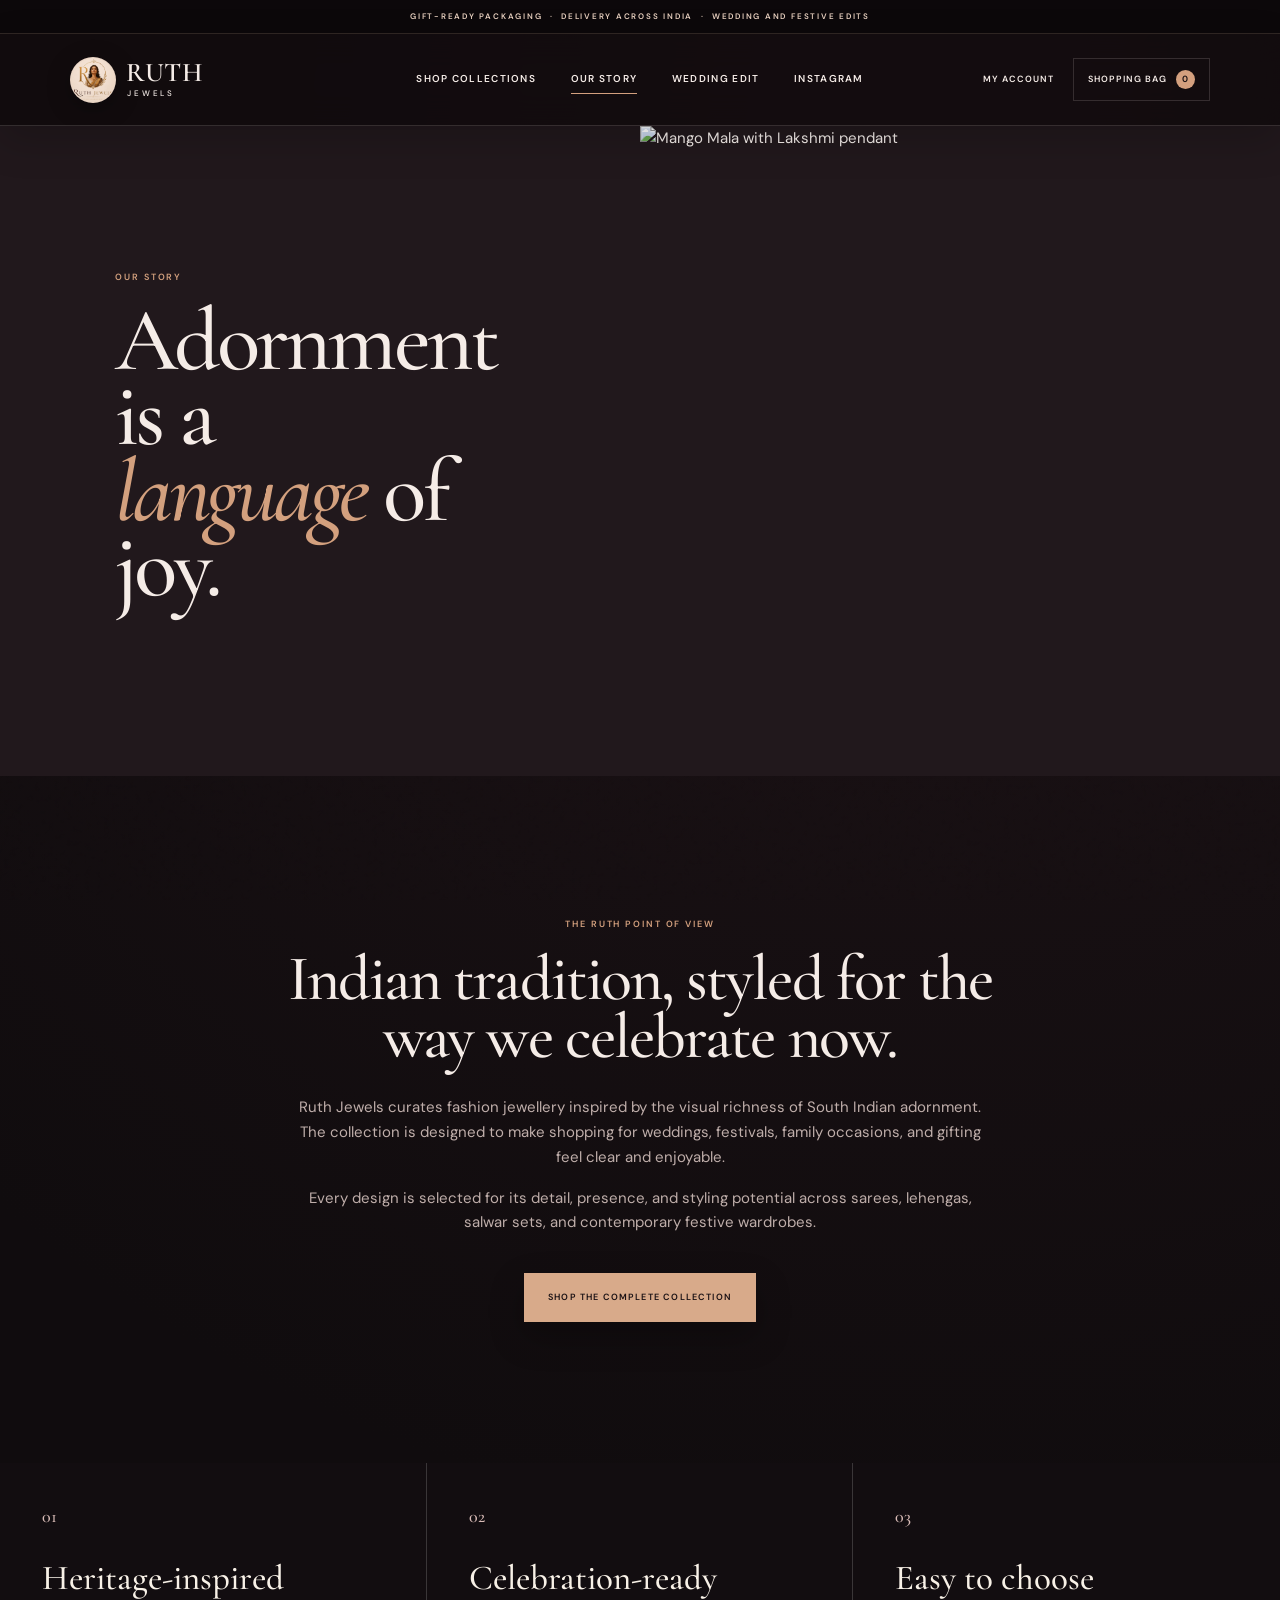
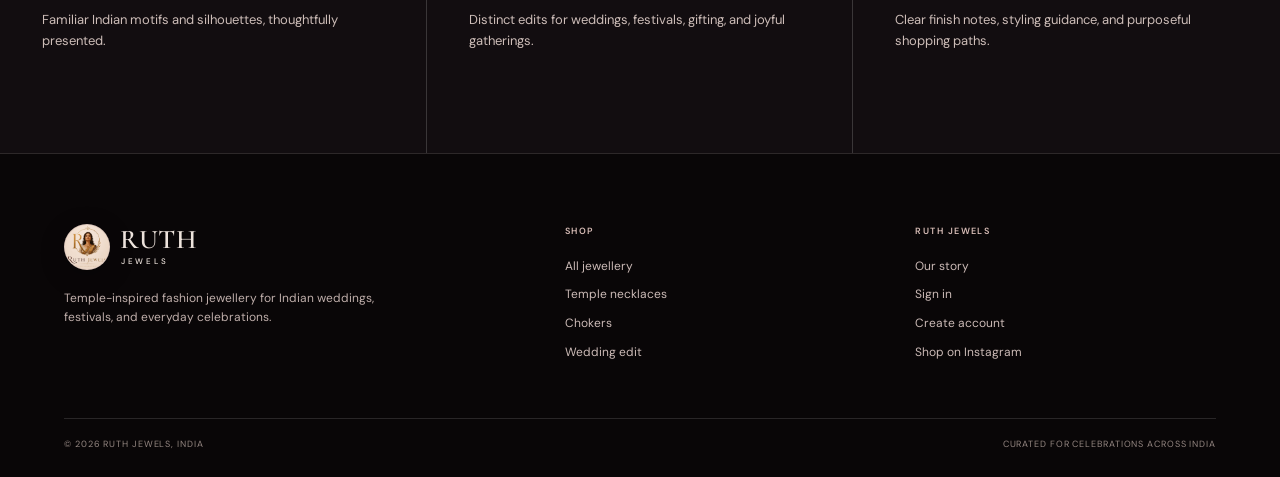
==== commit 3c3c60e7: "Replace Ruth Jewels brand artwork across site" ====
--- a/about.html
+++ b/about.html
@@ -1,6 +1,6 @@
 <!doctype html>
 <html lang="en">
-  <head><meta charset="utf-8"><meta name="viewport" content="width=device-width, initial-scale=1"><meta name="description" content="The story of Ruth Jewels."><title>Our Story | Ruth Jewels</title><link rel="preconnect" href="https://fonts.googleapis.com"><link rel="preconnect" href="https://fonts.gstatic.com" crossorigin><link href="https://fonts.googleapis.com/css2?family=Cormorant+Garamond:ital,wght@0,400;0,500;0,600;1,500&family=DM+Sans:wght@400;500;600&display=swap" rel="stylesheet"><link rel="stylesheet" href="styles.css"></head>
+  <head><meta charset="utf-8"><meta name="viewport" content="width=device-width, initial-scale=1"><meta name="description" content="The story of Ruth Jewels."><title>Our Story | Ruth Jewels</title><link rel="icon" type="image/png" sizes="192x192" href="assets/ruth-jewels-favicon-v2.png"><link rel="apple-touch-icon" href="assets/ruth-jewels-favicon-v2.png"><link rel="preconnect" href="https://fonts.googleapis.com"><link rel="preconnect" href="https://fonts.gstatic.com" crossorigin><link href="https://fonts.googleapis.com/css2?family=Cormorant+Garamond:ital,wght@0,400;0,500;0,600;1,500&family=DM+Sans:wght@400;500;600&display=swap" rel="stylesheet"><link rel="stylesheet" href="styles.css"></head>
   <body><div class="announcement">Gift-ready packaging &nbsp;·&nbsp; Delivery across India &nbsp;·&nbsp; Wedding and festive edits</div><header class="site-header" data-header></header><main><section class="story-hero"><div><p class="eyebrow">Our story</p><h1>Adornment is a<br><em>language</em> of joy.</h1></div><img src="https://raw.githubusercontent.com/clinceraj/ruth-jewels-1/main/MANGO%20MALA%20WITH%20LEKSHMI%20PENDANT-01.png" alt="Mango Mala with Lakshmi pendant"></section><section class="story-copy"><p class="eyebrow">The Ruth point of view</p><h2>Indian tradition, styled for the way we celebrate now.</h2><p>Ruth Jewels curates fashion jewellery inspired by the visual richness of South Indian adornment. The collection is designed to make shopping for weddings, festivals, family occasions, and gifting feel clear and enjoyable.</p><p>Every design is selected for its detail, presence, and styling potential across sarees, lehengas, salwar sets, and contemporary festive wardrobes.</p><a class="button button--primary" href="collections.html">Shop the complete collection</a></section><section class="values"><div><span>01</span><h3>Heritage-inspired</h3><p>Familiar Indian motifs and silhouettes, thoughtfully presented.</p></div><div><span>02</span><h3>Celebration-ready</h3><p>Distinct edits for weddings, festivals, gifting, and joyful gatherings.</p></div><div><span>03</span><h3>Easy to choose</h3><p>Clear finish notes, styling guidance, and purposeful shopping paths.</p></div></section></main><footer data-footer></footer><script src="app.js"></script></body>
 </html>
 
--- a/styles.css
+++ b/styles.css
@@ -18,7 +18,7 @@
 .site-header { position:sticky; top:0; z-index:20; min-height:92px; display:grid; grid-template-columns:1fr auto 1fr; align-items:center; padding:16px clamp(28px,5.5vw,92px); border-bottom:1px solid var(--line); background:rgba(251,248,242,.95); backdrop-filter:blur(16px); }
 .brand { display:inline-flex; width:max-content; align-items:center; gap:10px; }
 .brand-emblem { display:grid; place-items:center; width:46px; height:46px; overflow:hidden; border:1px solid rgba(98,47,58,.28); border-radius:50%; background:#f7ecdf; box-shadow:0 5px 18px rgba(63,30,39,.08); }
-.brand-emblem img { width:100%; height:100%; object-fit:cover; transform:scale(1.18); }
+.brand-emblem img { width:100%; height:100%; object-fit:cover; object-position:center 28%; transform:scale(1.18); }
 .brand-name { font:600 27px/.8 var(--serif); letter-spacing:.02em; text-transform:uppercase; }
 .brand-name small { display:block; margin:6px 0 0 1px; font:500 8px/1 var(--sans); letter-spacing:.34em; }
 .nav { display:flex; align-items:center; gap:clamp(18px,2.7vw,44px); }
@@ -206,49 +206,92 @@
 .footer-bottom { max-width:1250px; margin:55px auto 0; padding-top:18px; border-top:1px solid rgba(255,255,255,.13); display:flex; justify-content:space-between; color:#948681; font-size:9px; letter-spacing:.1em; text-transform:uppercase; }
 .toast { position:fixed; bottom:25px; left:50%; z-index:30; transform:translate(-50%,140%); padding:14px 21px; background:var(--plum); color:white; box-shadow:var(--shadow); font-size:11px; transition:transform .32s ease; }
 .toast.is-visible { transform:translate(-50%,0); }
-.home-dark { --ink:#f5ece7; --ink-soft:#bfaeaa; --wine:#d3a07e; --wine-deep:#754253; --plum:#120d10; --ivory:#151012; --pearl:#21181c; --rose:#7d5861; --line:rgba(245,236,231,.15); --white:#171113; --shadow:0 28px 80px rgba(0,0,0,.34); color-scheme:dark; background:radial-gradient(circle at 72% 5%,#321a23 0,#181013 29%,#100c0e 66%); }
-.home-dark:before { opacity:.1; }
-.home-dark .announcement { border-bottom:1px solid rgba(236,198,172,.16); background:#0c080a; color:#e9d1c0; }
-.home-dark .site-header { border-color:var(--line); background:rgba(17,12,14,.9); box-shadow:0 14px 40px rgba(0,0,0,.18); }
-.home-dark .brand-emblem { border-color:rgba(235,205,186,.28); background:#ead8c8; box-shadow:0 6px 24px rgba(0,0,0,.28); }
-.home-dark .nav a:after { background:var(--wine); }
-.home-dark .bag-link { border-color:var(--line); }
-.home-dark .bag-count { background:var(--wine); color:#160f11; }
-.home-dark .hero { background:linear-gradient(135deg,#110c0e 0%,#21141a 55%,#361a24 100%); }
-.home-dark .hero:before { border-color:rgba(211,160,126,.17); box-shadow:0 0 0 65px rgba(211,160,126,.035),0 0 0 130px rgba(211,160,126,.022); }
-.home-dark .hero-copy { justify-self:center; width:100%; max-width:760px; padding-inline:clamp(42px,6.8vw,108px); text-align:center; }
-.home-dark .hero-copy>.eyebrow { display:flex; align-items:center; justify-content:center; gap:14px; letter-spacing:.3em; }
-.home-dark .hero-copy>.eyebrow:before,.home-dark .hero-copy>.eyebrow:after { content:''; width:28px; height:1px; background:linear-gradient(90deg,transparent,var(--wine)); opacity:.7; }
-.home-dark .hero-copy>.eyebrow:after { transform:scaleX(-1); }
-.home-dark .hero h1 { max-width:650px; margin-inline:auto; font-size:clamp(58px,5.6vw,88px); line-height:.88; text-wrap:balance; text-shadow:0 8px 34px rgba(0,0,0,.24); }
-.home-dark .hero h1 em { background:linear-gradient(100deg,#c78d68 10%,#f1d3bd 48%,#b97558 86%); background-size:220% 100%; -webkit-background-clip:text; background-clip:text; color:transparent; animation:champagne-shift 7s ease-in-out infinite; }
-.home-dark .hero-intro,.home-dark .section-kicker p:last-child,.home-dark .product-info p,.home-dark .promise p { color:var(--ink-soft); }
-.home-dark .hero-intro { margin-inline:auto; text-wrap:balance; }
-.home-dark .hero-actions { justify-content:center; }
-.home-dark .hero-copy:after { left:50%; bottom:42px; width:72px; background:linear-gradient(90deg,transparent,var(--wine),transparent); transform:translateX(-50%); }
-.home-dark .brand { transition:transform .4s cubic-bezier(.2,.75,.25,1); }
-.home-dark .brand:hover { transform:translateY(-2px); }
-.home-dark .button { position:relative; overflow:hidden; }
-.home-dark .button:after { content:''; position:absolute; inset:-40% auto -40% -55%; width:34%; background:linear-gradient(90deg,transparent,rgba(255,255,255,.32),transparent); transform:skewX(-18deg); transition:left .7s ease; }
-.home-dark .button:hover:after { left:125%; }
-.home-dark .button--primary { background:#d8aa8a; color:#1a1114; box-shadow:0 14px 34px rgba(0,0,0,.28); }
-.home-dark .button--primary:hover { background:#f1ddd0; color:#170f12; }
-.home-dark .button--secondary { border-color:rgba(245,236,231,.72); color:var(--ink); }
-.home-dark .button--secondary:hover { background:var(--ink); color:#181013; }
-.home-dark .market-strip { border-color:var(--line); background:#151012; }
-.home-dark .market-strip span { border-color:var(--line); color:#d8b59e; }
-.home-dark .collection-links,.home-dark .featured,.home-dark .promise { background:transparent; }
-.home-dark .collection-link { border-color:rgba(245,236,231,.32); background:rgba(255,255,255,.018); }
-.home-dark .collection-link:last-child { border-color:rgba(245,236,231,.32); }
-.home-dark .collection-link:hover { background:#6b3445; box-shadow:0 30px 75px rgba(0,0,0,.34); }
-.home-dark .collection-link span,.home-dark .product-price,.home-dark .promise-icon { color:var(--wine); }
-.home-dark .section-heading h2,.home-dark .atelier h2 { text-wrap:balance; }
-.home-dark .product-image { background:#241b1e; box-shadow:0 24px 60px rgba(0,0,0,.3); }
-.home-dark .quick-add { border-color:var(--line); color:#e8c7b2; }
-.home-dark .quick-add:hover { border-color:#d5a485; background:#d5a485; color:#170f12; }
-.home-dark .atelier { background:linear-gradient(135deg,#0d090b,#2e1921); }
-.home-dark .promise>div { border-color:var(--line); }
-.home-dark footer { border-top:1px solid var(--line); background:#090607; }
+.button:disabled { cursor:not-allowed; opacity:.48; transform:none; }
+.form-message { margin:18px 0 0; padding:13px 15px; border:1px solid rgba(211,160,126,.26); background:rgba(211,160,126,.08); color:#e6c5b0; font-size:12px; }
+.form-message.is-error { border-color:rgba(221,111,118,.42); background:rgba(130,42,50,.18); color:#f0b6b8; }
+.upi-card { margin:24px 0; padding:clamp(24px,4vw,38px); border:1px solid var(--line); background:linear-gradient(145deg,#25191e,#140f11); text-align:center; box-shadow:var(--shadow); }
+.upi-card h3 { margin:0 0 23px; font:500 35px/1 var(--serif); }
+.upi-qr { width:244px; min-height:244px; margin:0 auto 24px; padding:12px; background:#fffaf5; }
+.upi-qr img,.upi-qr canvas { display:block; width:220px!important; height:220px!important; }
+.upi-card dl { max-width:420px; margin:0 auto 23px; border-top:1px solid var(--line); }
+.upi-card dl div { display:flex; justify-content:space-between; gap:20px; padding:10px 0; border-bottom:1px solid var(--line); font-size:11px; }
+.upi-card dt { color:var(--ink-soft); }
+.upi-card dd { margin:0; font-weight:600; text-align:right; overflow-wrap:anywhere; }
+.upi-open { width:100%; }
+.upi-note { margin:18px auto 0; max-width:470px; color:var(--ink-soft); font-size:11px; }
+.payment-gate { margin:22px 0; padding:28px; border:1px solid var(--line); background:#1c1518; text-align:center; }
+.payment-gate h3 { margin:0 0 8px; font:500 31px/1 var(--serif); }
+.payment-gate .button { margin:12px 8px; }
+.payment-gate .text-link { display:inline-block; margin:12px 8px; }
+.account-overview { min-height:65vh; }
+.overview-heading { display:flex; align-items:end; justify-content:space-between; gap:30px; margin-bottom:58px; }
+.overview-heading h1 { margin:0; font:500 clamp(56px,7vw,88px)/.88 var(--serif); }
+.overview-heading p:last-child { color:var(--ink-soft); }
+.overview-grid { display:grid; grid-template-columns:repeat(3,1fr); margin-bottom:100px; }
+.overview-grid article { min-height:245px; padding:36px; border:1px solid var(--line); border-right:0; background:rgba(255,255,255,.018); }
+.overview-grid article:last-child { border-right:1px solid var(--line); }
+.overview-grid span { color:var(--wine); font:500 17px var(--serif); }
+.overview-grid h2 { margin:45px 0 10px; font:500 32px/1 var(--serif); }
+.overview-grid p { margin:6px 0; color:var(--ink-soft); }
+.order-history .section-heading { margin-bottom:35px; }
+.order-record { display:grid; grid-template-columns:1fr auto; gap:8px 30px; padding:25px 0; border-top:1px solid var(--line); }
+.order-record:last-child { border-bottom:1px solid var(--line); }
+.order-record span { color:var(--wine); font-size:9px; letter-spacing:.12em; text-transform:uppercase; }
+.order-record h3 { margin:5px 0 0; font:500 27px/1 var(--serif); text-transform:capitalize; }
+.order-record>strong { color:var(--wine); }
+.order-record>p { grid-column:1/-1; margin:0; color:var(--ink-soft); font-size:11px; }
+.account-empty { min-height:45vh; display:grid; place-items:center; align-content:center; gap:20px; text-align:center; }
+.account-empty h1 { margin:0; font:500 clamp(50px,6vw,78px)/.9 var(--serif); }
+.order-confirmation h2 { font:500 45px/1 var(--serif); }
+body { --ink:#f5ece7; --ink-soft:#bfaeaa; --wine:#d3a07e; --wine-deep:#754253; --plum:#120d10; --ivory:#151012; --pearl:#21181c; --rose:#7d5861; --line:rgba(245,236,231,.15); --white:#171113; --shadow:0 28px 80px rgba(0,0,0,.34); color-scheme:dark; background:radial-gradient(circle at 72% 5%,#321a23 0,#181013 29%,#100c0e 66%); }
+body:before { opacity:.1; }
+body .announcement { border-bottom:1px solid rgba(236,198,172,.16); background:#0c080a; color:#e9d1c0; }
+body .site-header { border-color:var(--line); background:rgba(17,12,14,.9); box-shadow:0 14px 40px rgba(0,0,0,.18); }
+body .brand-emblem { border-color:rgba(235,205,186,.28); background:#ead8c8; box-shadow:0 6px 24px rgba(0,0,0,.28); }
+body .nav a:after { background:var(--wine); }
+body .bag-link { border-color:var(--line); }
+body .bag-count { background:var(--wine); color:#160f11; }
+body .hero { background:linear-gradient(135deg,#110c0e 0%,#21141a 55%,#361a24 100%); }
+body .hero:before { border-color:rgba(211,160,126,.17); box-shadow:0 0 0 65px rgba(211,160,126,.035),0 0 0 130px rgba(211,160,126,.022); }
+body .hero-copy { justify-self:center; width:100%; max-width:760px; padding-inline:clamp(42px,6.8vw,108px); text-align:center; }
+body .hero-copy>.eyebrow { display:flex; align-items:center; justify-content:center; gap:14px; letter-spacing:.3em; }
+body .hero-copy>.eyebrow:before,body .hero-copy>.eyebrow:after { content:''; width:28px; height:1px; background:linear-gradient(90deg,transparent,var(--wine)); opacity:.7; }
+body .hero-copy>.eyebrow:after { transform:scaleX(-1); }
+body .hero h1 { max-width:650px; margin-inline:auto; font-size:clamp(58px,5.6vw,88px); line-height:.88; text-wrap:balance; text-shadow:0 8px 34px rgba(0,0,0,.24); }
+body .hero h1 em { background:linear-gradient(100deg,#c78d68 10%,#f1d3bd 48%,#b97558 86%); background-size:220% 100%; -webkit-background-clip:text; background-clip:text; color:transparent; animation:champagne-shift 7s ease-in-out infinite; }
+body .hero-intro,body .section-kicker p:last-child,body .product-info p,body .promise p { color:var(--ink-soft); }
+body .hero-intro { margin-inline:auto; text-wrap:balance; }
+body .hero-actions { justify-content:center; }
+body .hero-copy:after { left:50%; bottom:42px; width:72px; background:linear-gradient(90deg,transparent,var(--wine),transparent); transform:translateX(-50%); }
+body .brand { transition:transform .4s cubic-bezier(.2,.75,.25,1); }
+body .brand:hover { transform:translateY(-2px); }
+body .button { position:relative; overflow:hidden; }
+body .button:after { content:''; position:absolute; inset:-40% auto -40% -55%; width:34%; background:linear-gradient(90deg,transparent,rgba(255,255,255,.32),transparent); transform:skewX(-18deg); transition:left .7s ease; }
+body .button:hover:after { left:125%; }
+body .button--primary { background:#d8aa8a; color:#1a1114; box-shadow:0 14px 34px rgba(0,0,0,.28); }
+body .button--primary:hover { background:#f1ddd0; color:#170f12; }
+body .button--secondary { border-color:rgba(245,236,231,.72); color:var(--ink); }
+body .button--secondary:hover { background:var(--ink); color:#181013; }
+body .market-strip { border-color:var(--line); background:#151012; }
+body .market-strip span { border-color:var(--line); color:#d8b59e; }
+body .collection-links,body .featured,body .promise { background:transparent; }
+body .collection-link { border-color:rgba(245,236,231,.32); background:rgba(255,255,255,.018); }
+body .collection-link:last-child { border-color:rgba(245,236,231,.32); }
+body .collection-link:hover { background:#6b3445; box-shadow:0 30px 75px rgba(0,0,0,.34); }
+body .collection-link span,body .product-price,body .promise-icon { color:var(--wine); }
+body .section-heading h2,body .atelier h2 { text-wrap:balance; }
+body .product-image { background:#241b1e; box-shadow:0 24px 60px rgba(0,0,0,.3); }
+body .quick-add { border-color:var(--line); color:#e8c7b2; }
+body .quick-add:hover { border-color:#d5a485; background:#d5a485; color:#170f12; }
+body .account-image--brand { background:radial-gradient(circle at 50% 44%,#39202a 0,#1d1317 52%,#0e0a0c 100%); }
+body .account-image--brand img { width:min(68%,560px); border:1px solid rgba(211,160,126,.22); border-radius:2px; mix-blend-mode:multiply; filter:saturate(.86) contrast(1.01); box-shadow:0 28px 80px rgba(0,0,0,.42),0 0 90px rgba(211,160,126,.13); }
+body .account-panel input,body .checkout-form input { border-color:var(--line); background:#1d1619; color:var(--ink); }
+body .account-panel input::placeholder,body .checkout-form input::placeholder { color:#8f7d79; }
+body .cart-summary,body .order-summary,body .payment-note { border:1px solid var(--line); background:#1c1518; }
+body .page-intro>p:last-child,body .product-detail-description,body .tax-note,body .breadcrumbs { color:var(--ink-soft); }
+body .atelier { background:linear-gradient(135deg,#0d090b,#2e1921); }
+body .promise>div { border-color:var(--line); }
+body footer { border-top:1px solid var(--line); background:#090607; }
 .reveal { opacity:0; transform:translateY(16px); filter:blur(2px); transition:opacity 1s cubic-bezier(.2,.75,.25,1) var(--reveal-delay,0ms),transform 1s cubic-bezier(.2,.75,.25,1) var(--reveal-delay,0ms),filter 1s ease var(--reveal-delay,0ms); }
 .reveal.is-visible { opacity:1; transform:none; filter:none; }
 @keyframes hero-copy-enter { from { opacity:0; transform:translateY(18px); filter:blur(5px); } to { opacity:1; transform:none; filter:none; } }
@@ -261,7 +304,7 @@
   .site-header { grid-template-columns:1fr auto auto; gap:12px; min-height:72px; padding:12px 20px; }
   .menu-toggle { display:block; }
   .nav { position:absolute; top:100%; left:0; right:0; display:none; padding:22px; border-bottom:1px solid var(--line); background:var(--ivory); box-shadow:var(--shadow); }
-  .home-dark .nav { background:#171113; }
+  body .nav { background:#171113; }
   .menu-open .nav { display:grid; gap:13px; }
   .header-actions a:first-child { display:none; }
   .hero { grid-template-columns:1fr; }
@@ -287,6 +330,9 @@
   .values>div { min-height:auto; border-right:0; border-bottom:1px solid rgba(255,255,255,.17); }
   .footer-top { grid-template-columns:1fr 1fr; }
   .footer-brand { grid-column:1/-1; }
+  .overview-grid { grid-template-columns:1fr; }
+  .overview-grid article { border-right:1px solid var(--line); border-bottom:0; }
+  .overview-grid article:last-child { border-bottom:1px solid var(--line); }
 }
 @media (max-width:600px) {
   .announcement { font-size:7px; letter-spacing:.1em; }
@@ -324,6 +370,9 @@
   .footer-top { grid-template-columns:1fr; gap:32px; }
   .footer-brand { grid-column:auto; }
   .footer-bottom { flex-direction:column; gap:8px; }
+  .overview-heading { align-items:start; flex-direction:column; }
+  .upi-qr { width:220px; min-height:220px; padding:10px; }
+  .upi-qr img,.upi-qr canvas { width:200px!important; height:200px!important; }
   .story-hero>div { padding:72px 25px; }
   .values>div { padding:34px 25px; }
 }
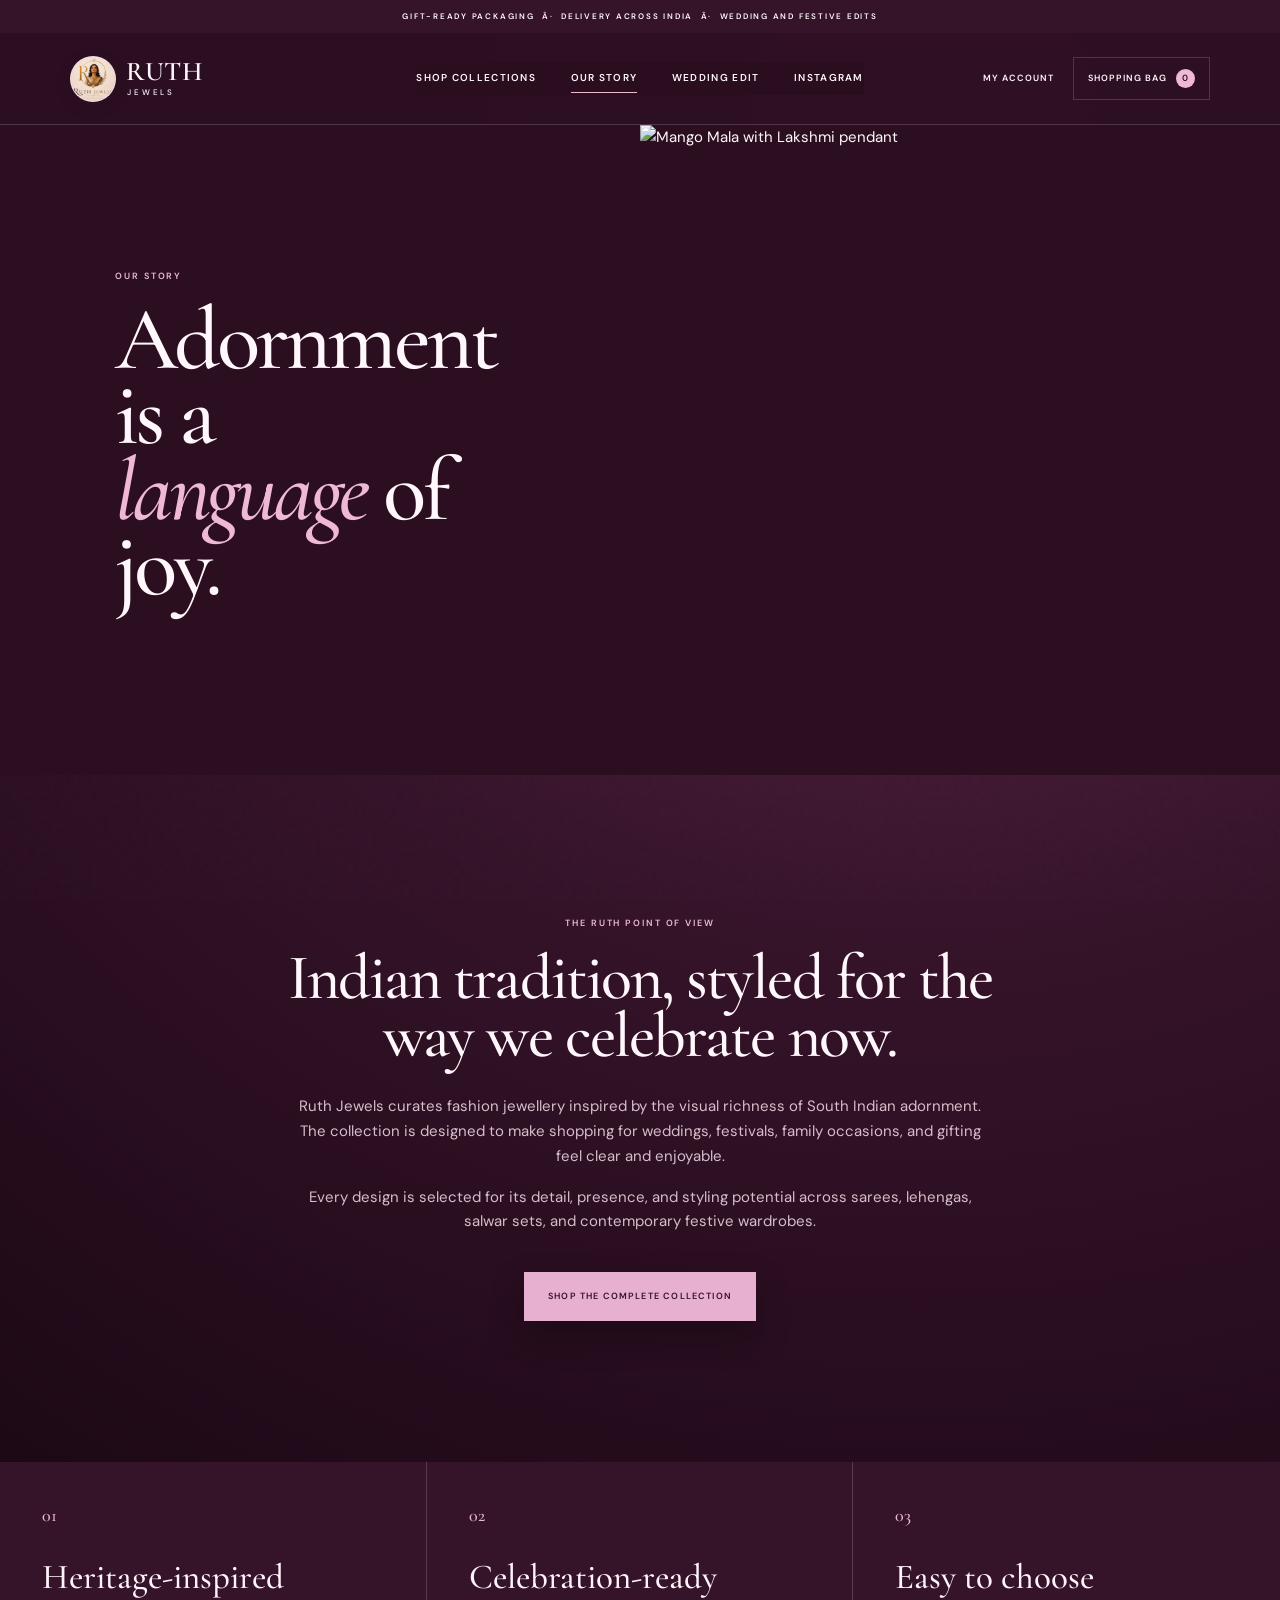
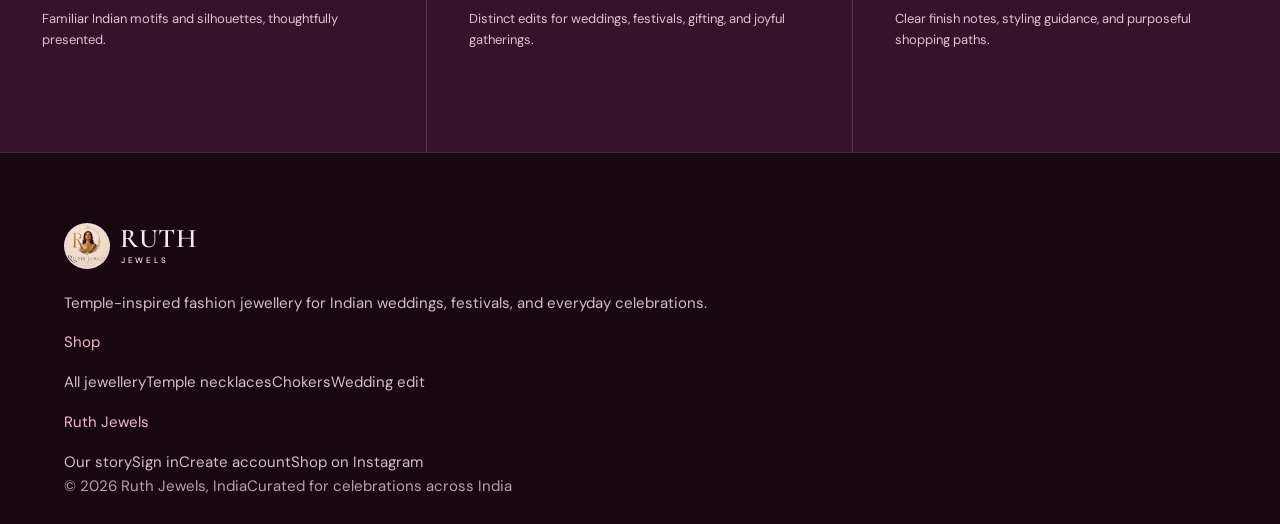
==== commit b8f7330c: "Refresh berry theme across site" ====
--- a/about.html
+++ b/about.html
@@ -1,6 +1,7 @@
 <!doctype html>
 <html lang="en">
-  <head><meta charset="utf-8"><meta name="viewport" content="width=device-width, initial-scale=1"><meta name="description" content="The story of Ruth Jewels."><title>Our Story | Ruth Jewels</title><link rel="icon" type="image/png" sizes="192x192" href="assets/ruth-jewels-favicon-v2.png"><link rel="apple-touch-icon" href="assets/ruth-jewels-favicon-v2.png"><link rel="preconnect" href="https://fonts.googleapis.com"><link rel="preconnect" href="https://fonts.gstatic.com" crossorigin><link href="https://fonts.googleapis.com/css2?family=Cormorant+Garamond:ital,wght@0,400;0,500;0,600;1,500&family=DM+Sans:wght@400;500;600&display=swap" rel="stylesheet"><link rel="stylesheet" href="styles.css"></head>
-  <body><div class="announcement">Gift-ready packaging &nbsp;·&nbsp; Delivery across India &nbsp;·&nbsp; Wedding and festive edits</div><header class="site-header" data-header></header><main><section class="story-hero"><div><p class="eyebrow">Our story</p><h1>Adornment is a<br><em>language</em> of joy.</h1></div><img src="https://raw.githubusercontent.com/clinceraj/ruth-jewels-1/main/MANGO%20MALA%20WITH%20LEKSHMI%20PENDANT-01.png" alt="Mango Mala with Lakshmi pendant"></section><section class="story-copy"><p class="eyebrow">The Ruth point of view</p><h2>Indian tradition, styled for the way we celebrate now.</h2><p>Ruth Jewels curates fashion jewellery inspired by the visual richness of South Indian adornment. The collection is designed to make shopping for weddings, festivals, family occasions, and gifting feel clear and enjoyable.</p><p>Every design is selected for its detail, presence, and styling potential across sarees, lehengas, salwar sets, and contemporary festive wardrobes.</p><a class="button button--primary" href="collections.html">Shop the complete collection</a></section><section class="values"><div><span>01</span><h3>Heritage-inspired</h3><p>Familiar Indian motifs and silhouettes, thoughtfully presented.</p></div><div><span>02</span><h3>Celebration-ready</h3><p>Distinct edits for weddings, festivals, gifting, and joyful gatherings.</p></div><div><span>03</span><h3>Easy to choose</h3><p>Clear finish notes, styling guidance, and purposeful shopping paths.</p></div></section></main><footer data-footer></footer><script src="app.js"></script></body>
+  <head><meta charset="utf-8"><meta name="viewport" content="width=device-width, initial-scale=1"><meta name="description" content="The story of Ruth Jewels."><title>Our Story | Ruth Jewels</title><link rel="icon" type="image/png" sizes="192x192" href="assets/ruth-jewels-favicon-v2.png"><link rel="apple-touch-icon" href="assets/ruth-jewels-favicon-v2.png"><link rel="preconnect" href="https://fonts.googleapis.com"><link rel="preconnect" href="https://fonts.gstatic.com" crossorigin><link href="https://fonts.googleapis.com/css2?family=Cormorant+Garamond:ital,wght@0,400;0,500;0,600;1,500&family=DM+Sans:wght@400;500;600&display=swap" rel="stylesheet"><link rel="stylesheet" href="styles.css?v=berry-theme-1"></head>
+  <body><div class="announcement">Gift-ready packaging &nbsp;Â·&nbsp; Delivery across India &nbsp;Â·&nbsp; Wedding and festive edits</div><header class="site-header" data-header></header><main><section class="story-hero"><div><p class="eyebrow">Our story</p><h1>Adornment is a<br><em>language</em> of joy.</h1></div><img src="https://raw.githubusercontent.com/clinceraj/ruth-jewels-1/main/MANGO%20MALA%20WITH%20LEKSHMI%20PENDANT-01.png" alt="Mango Mala with Lakshmi pendant"></section><section class="story-copy"><p class="eyebrow">The Ruth point of view</p><h2>Indian tradition, styled for the way we celebrate now.</h2><p>Ruth Jewels curates fashion jewellery inspired by the visual richness of South Indian adornment. The collection is designed to make shopping for weddings, festivals, family occasions, and gifting feel clear and enjoyable.</p><p>Every design is selected for its detail, presence, and styling potential across sarees, lehengas, salwar sets, and contemporary festive wardrobes.</p><a class="button button--primary" href="collections.html">Shop the complete collection</a></section><section class="values"><div><span>01</span><h3>Heritage-inspired</h3><p>Familiar Indian motifs and silhouettes, thoughtfully presented.</p></div><div><span>02</span><h3>Celebration-ready</h3><p>Distinct edits for weddings, festivals, gifting, and joyful gatherings.</p></div><div><span>03</span><h3>Easy to choose</h3><p>Clear finish notes, styling guidance, and purposeful shopping paths.</p></div></section></main><footer data-footer></footer><script src="app.js"></script></body>
 </html>
 
+
--- a/styles.css
+++ b/styles.css
@@ -1,378 +1,475 @@
-:root {
-  --ink:#261d1b; --ink-soft:#70625d; --wine:#79515a; --wine-deep:#4b3037;
-  --plum:#34282d; --ivory:#fffdf9; --pearl:#f7f1eb; --rose:#e5d4d1;
-  --line:rgba(49,31,28,.16); --white:#fffdf9;
-  --serif:'Cormorant Garamond', Georgia, serif; --sans:'DM Sans', Arial, sans-serif;
-  --shadow:0 24px 70px rgba(52,28,30,.13);
+:root {
+  --ink:#261d1b; --ink-soft:#70625d; --wine:#79515a; --wine-deep:#4b3037;
+  --plum:#34282d; --ivory:#fffdf9; --pearl:#f7f1eb; --rose:#e5d4d1;
+  --line:rgba(49,31,28,.16); --white:#fffdf9;
+  --serif:'Cormorant Garamond', Georgia, serif; --sans:'DM Sans', Arial, sans-serif;
+  --shadow:0 24px 70px rgba(52,28,30,.13);
+}
+* { box-sizing:border-box; }
+html { scroll-behavior:smooth; }
+body { margin:0; color:var(--ink); background:linear-gradient(180deg,#fffdf9 0%,#fcf8f3 100%); font:400 15px/1.65 var(--sans); }
+body:before { content:''; position:fixed; inset:0; z-index:-1; pointer-events:none; opacity:.22; background-image:url("data:image/svg+xml,%3Csvg viewBox='0 0 160 160' xmlns='http://www.w3.org/2000/svg'%3E%3Cfilter id='n'%3E%3CfeTurbulence type='fractalNoise' baseFrequency='.9' numOctaves='3' stitchTiles='stitch'/%3E%3C/filter%3E%3Crect width='100%25' height='100%25' filter='url(%23n)' opacity='.08'/%3E%3C/svg%3E"); }
+img { display:block; max-width:100%; }
+a { color:inherit; text-decoration:none; }
+button,input { font:inherit; }
+button { cursor:pointer; }
+:focus-visible { outline:2px solid var(--wine); outline-offset:4px; }
+.announcement { padding:10px 20px; background:#392c31; color:#fff9f5; text-align:center; font-size:8px; font-weight:600; letter-spacing:.22em; text-transform:uppercase; }
+.site-header { position:sticky; top:0; z-index:20; min-height:92px; display:grid; grid-template-columns:1fr auto 1fr; align-items:center; padding:16px clamp(28px,5.5vw,92px); border-bottom:1px solid var(--line); background:rgba(251,248,242,.95); backdrop-filter:blur(16px); }
+.brand { display:inline-flex; width:max-content; align-items:center; gap:10px; }
+.brand-emblem { display:grid; place-items:center; width:46px; height:46px; overflow:hidden; border:1px solid rgba(98,47,58,.28); border-radius:50%; background:#f7ecdf; box-shadow:0 5px 18px rgba(63,30,39,.08); }
+.brand-emblem img { width:100%; height:100%; object-fit:cover; object-position:center 28%; transform:scale(1.18); }
+.brand-name { font:600 27px/.8 var(--serif); letter-spacing:.02em; text-transform:uppercase; }
+.brand-name small { display:block; margin:6px 0 0 1px; font:500 8px/1 var(--sans); letter-spacing:.34em; }
+.nav { display:flex; align-items:center; gap:clamp(18px,2.7vw,44px); }
+.nav a { position:relative; padding:8px 0; font-size:10px; font-weight:600; letter-spacing:.13em; text-transform:uppercase; }
+.nav a:after { content:''; position:absolute; left:0; right:0; bottom:2px; height:1px; background:var(--wine); transform:scaleX(0); transform-origin:right; transition:transform .35s ease; }
+.nav a:hover:after,.nav a.is-current:after { transform:scaleX(1); transform-origin:left; }
+.header-actions { display:flex; justify-self:end; align-items:center; gap:18px; font-size:9px; font-weight:600; letter-spacing:.12em; text-transform:uppercase; }
+.bag-link { padding:11px 14px; border:1px solid var(--line); }
+.bag-count { display:inline-grid; place-items:center; min-width:19px; height:19px; margin-left:5px; border-radius:50%; background:var(--wine); color:white; font-size:9px; }
+.menu-toggle { display:none; border:1px solid var(--line); padding:9px 12px; background:transparent; font-size:10px; letter-spacing:.12em; text-transform:uppercase; }
+.hero { position:relative; min-height:clamp(580px,calc(100svh - 125px),740px); display:grid; grid-template-columns:1fr 1fr; overflow:hidden; background:linear-gradient(135deg,#fffdf9 0%,#faf4ed 54%,#f1e6df 100%); }
+.hero:before { content:''; position:absolute; width:480px; height:480px; left:-240px; top:-210px; border:1px solid rgba(121,81,90,.12); border-radius:50%; box-shadow:0 0 0 65px rgba(121,81,90,.025),0 0 0 130px rgba(121,81,90,.018); pointer-events:none; }
+.hero-copy { position:relative; z-index:2; align-self:center; max-width:720px; padding:clamp(58px,7vw,100px) clamp(38px,7vw,112px); animation:hero-copy-enter 1.25s cubic-bezier(.2,.75,.25,1) both; }
+.hero-copy:after { content:''; position:absolute; left:clamp(25px,7vw,108px); bottom:50px; width:80px; height:1px; background:var(--wine); opacity:.5; }
+.eyebrow { margin:0 0 18px; color:var(--wine); font-size:9px; font-weight:600; letter-spacing:.21em; text-transform:uppercase; }
+.hero h1,.page-intro h1,.story-hero h1 { margin:0 0 28px; font:500 clamp(56px,5.7vw,88px)/.84 var(--serif); letter-spacing:-.042em; }
+.hero h1 em,.page-intro h1 em,.story-hero h1 em { color:var(--wine); font-weight:500; }
+.hero-intro { max-width:500px; color:var(--ink-soft); font-size:15px; line-height:1.8; }
+.hero-actions { display:flex; align-items:center; flex-wrap:wrap; gap:14px; margin-top:34px; }
+.hero-image { position:relative; min-height:0; overflow:hidden; background:var(--pearl); }
+.hero-image:after { content:''; position:absolute; inset:0; background:linear-gradient(180deg,rgba(30,13,17,.03) 50%,rgba(30,13,17,.45)); pointer-events:none; }
+.hero-image img { width:100%; height:100%; position:absolute; object-fit:cover; object-position:center; filter:saturate(.76) contrast(1.02); transition:transform 1.5s cubic-bezier(.2,.75,.25,1); }
+.hero-image:hover img { transform:scale(1.025); }
+.hero-image--campaign { background:#2d171e; }
+.hero-image--campaign:after { background:linear-gradient(180deg,rgba(24,9,14,.02) 38%,rgba(24,9,14,.72) 100%); }
+.hero-image--campaign img { object-position:center 52%; filter:saturate(.86) contrast(1.03); animation:campaign-reveal 1.55s cubic-bezier(.2,.75,.25,1) .1s both; }
+.hero-image-caption { position:absolute; z-index:2; left:38px; right:38px; bottom:34px; display:grid; grid-template-columns:1fr auto; align-items:end; color:white; }
+.hero-image-caption span { grid-column:1; font-size:9px; letter-spacing:.18em; text-transform:uppercase; }
+.hero-image-caption strong { grid-column:1; margin-top:5px; font:500 28px/1 var(--serif); }
+.hero-image-caption a { grid-column:2; grid-row:1/3; padding-bottom:3px; border-bottom:1px solid rgba(255,255,255,.7); font-size:9px; font-weight:600; letter-spacing:.12em; text-transform:uppercase; }
+.button { display:inline-flex; min-height:49px; align-items:center; justify-content:center; border:1px solid transparent; padding:0 23px; font-size:9px; font-weight:600; letter-spacing:.13em; line-height:1.25; text-align:center; text-transform:uppercase; transition:transform .25s ease,background .25s ease,color .25s ease,border-color .25s ease; }
+.button:hover { transform:translateY(-2px); }
+.button--primary { background:var(--wine-deep); color:white; box-shadow:0 10px 25px rgba(63,30,39,.13); }
+.button--primary:hover { background:var(--ink); }
+.button--secondary { border-color:var(--ink); background:transparent; }
+.button--secondary:hover { background:var(--ink); color:white; }
+.button--light { border-color:#e8dbd1; color:white; }
+.button--light:hover { background:#f4e9df; color:var(--plum); }
+.text-link { padding-bottom:3px; border-bottom:1px solid currentColor; font-size:10px; font-weight:600; letter-spacing:.11em; text-transform:uppercase; }
+.market-strip { display:grid; grid-template-columns:repeat(4,1fr); border-bottom:1px solid var(--line); background:var(--white); }
+.market-strip span { padding:20px 16px; border-right:1px solid var(--line); color:var(--wine-deep); text-align:center; font:600 8px var(--sans); letter-spacing:.2em; text-transform:uppercase; }
+.market-strip span:last-child { border:0; }
+.section-shell { max-width:1380px; margin:0 auto; padding:clamp(95px,11vw,170px) clamp(28px,6vw,92px); }
+.section-shell--wide { max-width:1480px; }
+.section-kicker { display:flex; justify-content:space-between; align-items:end; gap:25px; margin-bottom:30px; }
+.section-kicker p:last-child { max-width:350px; margin:0; color:var(--ink-soft); font-size:13px; }
+.collection-links { padding-bottom:60px; }
+.collection-link-grid { display:grid; grid-template-columns:repeat(3,1fr); }
+.collection-link { min-height:290px; padding:42px; border:1px solid rgba(38,29,27,.65); border-right:0; display:flex; flex-direction:column; justify-content:space-between; background:rgba(255,253,249,.55); transition:background .55s,color .55s,transform .55s,box-shadow .55s; }
+.collection-link:last-child { border-right:1px solid var(--ink); }
+.collection-link:hover { position:relative; z-index:1; background:var(--wine-deep); color:white; transform:translateY(-8px); box-shadow:0 28px 65px rgba(75,48,55,.16); }
+.collection-link span { color:var(--wine); font:500 18px var(--serif); }
+.collection-link:hover span { color:var(--rose); }
+.collection-link strong { max-width:230px; font:500 36px/.94 var(--serif); }
+.collection-link em { font-size:9px; font-style:normal; font-weight:600; letter-spacing:.12em; text-transform:uppercase; }
+.section-heading { display:flex; align-items:end; justify-content:space-between; gap:30px; margin-bottom:62px; }
+.section-heading h2,.atelier h2,.story-copy h2 { margin:0; font:500 clamp(42px,5vw,66px)/.91 var(--serif); letter-spacing:-.03em; }
+.product-grid { display:grid; grid-template-columns:repeat(3,1fr); gap:70px 38px; }
+.product-card { min-width:0; }
+.product-image { display:block; position:relative; aspect-ratio:4/5; overflow:hidden; background:#eee5dc; box-shadow:0 22px 55px rgba(51,36,33,.08); }
+.product-image:after { content:''; position:absolute; inset:0; background:linear-gradient(180deg,transparent 65%,rgba(30,14,18,.25)); opacity:0; transition:opacity .4s; }
+.product-image img { width:100%; height:100%; object-fit:cover; transition:transform .8s cubic-bezier(.2,.75,.25,1),filter .5s; }
+.product-card:hover .product-image img { transform:scale(1.035); filter:saturate(.82); }
+.product-card:hover .product-image:after { opacity:1; }
+.product-tag { position:absolute; z-index:2; left:14px; top:14px; padding:7px 9px; background:rgba(255,253,249,.92); font-size:8px; font-weight:600; letter-spacing:.12em; text-transform:uppercase; }
+.image-action { position:absolute; z-index:2; left:15px; bottom:14px; color:white; opacity:0; transform:translateY(7px); font-size:9px; font-weight:600; letter-spacing:.13em; text-transform:uppercase; transition:.35s; }
+.product-card:hover .image-action { opacity:1; transform:none; }
+.product-info { display:grid; grid-template-columns:1fr auto; gap:7px 20px; padding-top:22px; }
+.product-info h3 { margin:0; font:500 25px/1 var(--serif); }
+.product-info p { grid-column:1; margin:0; color:var(--ink-soft); font-size:10px; text-transform:uppercase; letter-spacing:.08em; }
+.product-price { align-self:start; color:var(--wine); font-size:12px; font-weight:600; }
+.quick-add { grid-column:1/-1; width:100%; margin-top:11px; border:1px solid var(--line); padding:12px 14px; background:transparent; color:var(--wine-deep); text-align:center; font-size:9px; font-weight:600; letter-spacing:.11em; text-transform:uppercase; transition:.25s; }
+.quick-add:hover { border-color:var(--wine-deep); background:var(--wine-deep); color:white; }
+.atelier { display:grid; grid-template-columns:1.12fr .88fr; background:linear-gradient(135deg,#30262a,#45333a); color:#f9f2e8; }
+.atelier-image { min-height:620px; overflow:hidden; }
+.atelier-image img { width:100%; height:100%; object-fit:cover; filter:saturate(.7); }
+.atelier-copy { align-self:center; max-width:650px; padding:clamp(85px,10vw,165px); }
+.atelier-copy .eyebrow { color:#d9bbb6; }
+.atelier-copy p:not(.eyebrow) { max-width:390px; color:#d6c5c0; }
+.atelier-copy .button { margin-top:22px; }
+.promise { display:grid; grid-template-columns:repeat(3,1fr); gap:70px; }
+.promise>div { padding-right:34px; border-right:1px solid var(--line); }
+.promise>div:last-child { border:0; }
+.promise-icon { color:var(--wine); font:500 16px/1 var(--serif); }
+.promise h3 { margin:15px 0 5px; font:500 29px/1 var(--serif); }
+.promise p { max-width:300px; margin:0; color:var(--ink-soft); font-size:13px; }
+.page-shell { min-height:58vh; }
+.page-intro { max-width:960px; padding:clamp(68px,9vw,125px) clamp(20px,10vw,150px) clamp(44px,6vw,82px); }
+.page-intro h1 { font-size:clamp(56px,7vw,92px); }
+.page-intro>p:last-child { max-width:500px; color:var(--ink-soft); }
+.catalogue { padding-top:0; }
+.filter-bar { display:flex; gap:8px; flex-wrap:wrap; margin-bottom:32px; }
+.filter-button,.sort-button { border:1px solid var(--line); background:transparent; padding:12px 15px; font-size:9px; font-weight:600; letter-spacing:.1em; text-transform:uppercase; transition:.25s; }
+.filter-button.is-active,.filter-button:hover { background:var(--wine-deep); border-color:var(--wine-deep); color:white; }
+.catalogue-meta { display:flex; align-items:center; justify-content:space-between; border-top:1px solid var(--line); padding:14px 0 25px; color:var(--ink-soft); font-size:11px; }
+.sort-button { border:0; padding:8px 0; color:var(--wine-deep); }
+.product-page { max-width:1400px; margin:0 auto; padding:clamp(35px,6vw,80px) clamp(20px,5vw,72px) clamp(75px,9vw,125px); }
+.breadcrumbs { margin-bottom:25px; color:var(--ink-soft); font-size:9px; letter-spacing:.1em; text-transform:uppercase; }
+.breadcrumbs a { text-decoration:underline; text-underline-offset:3px; }
+.product-detail { display:grid; grid-template-columns:1.08fr .92fr; gap:clamp(38px,7vw,105px); }
+.product-detail-image { aspect-ratio:4/5; background:var(--pearl); box-shadow:var(--shadow); }
+.product-detail-image img { width:100%; height:100%; object-fit:cover; }
+.product-detail-copy { align-self:start; padding-top:20px; }
+.product-detail-copy h1 { margin:0 0 13px; font:500 clamp(48px,6vw,72px)/.88 var(--serif); letter-spacing:-.03em; }
+.product-detail-price { margin:0; color:var(--wine); font-size:16px; font-weight:600; }
+.tax-note { margin:2px 0 29px; color:var(--ink-soft); font-size:9px; }
+.product-detail-description { max-width:450px; color:var(--ink-soft); }
+.product-meta { margin:32px 0; padding:17px 0; border-top:1px solid var(--line); border-bottom:1px solid var(--line); }
+.product-meta div { display:flex; justify-content:space-between; gap:25px; padding:8px 0; font-size:11px; }
+.product-meta span { color:var(--ink-soft); }
+.product-meta strong { max-width:58%; text-align:right; font-weight:500; }
+.add-to-cart { width:100%; min-height:56px; }
+.product-back { width:100%; margin-top:10px; }
+.cart-page,.checkout-page { max-width:1180px; margin:0 auto; padding:clamp(58px,8vw,110px) clamp(20px,5vw,70px); }
+.cart-page h1,.checkout-page h1 { margin:0 0 38px; font:500 clamp(54px,6vw,78px)/.9 var(--serif); }
+.cart-layout { display:grid; grid-template-columns:1fr 350px; gap:70px; }
+.cart-line { display:grid; grid-template-columns:115px 1fr auto; gap:22px; padding:0 0 20px; margin-bottom:20px; border-bottom:1px solid var(--line); }
+.cart-line img { width:115px; height:142px; object-fit:cover; }
+.cart-line h2 { margin:4px 0 7px; font:500 28px/1 var(--serif); }
+.cart-line p { margin:0; color:var(--ink-soft); font-size:11px; }
+.line-price { color:var(--wine); font-size:13px; font-weight:600; }
+.quantity { display:inline-flex; align-items:center; margin-top:17px; border:1px solid var(--line); }
+.quantity button { width:34px; height:31px; border:0; background:transparent; }
+.quantity span { display:grid; place-items:center; width:30px; font-size:12px; }
+.remove { margin-top:11px; border:0; padding:0; background:transparent; color:var(--ink-soft); font-size:9px; letter-spacing:.1em; text-transform:uppercase; text-decoration:underline; }
+.cart-summary,.order-summary { align-self:start; padding:29px; background:var(--pearl); }
+.cart-summary h2,.order-summary h2 { margin:0 0 20px; font:500 32px/1 var(--serif); }
+.summary-row { display:flex; justify-content:space-between; gap:15px; padding:8px 0; color:var(--ink-soft); font-size:11px; }
+.summary-total { display:flex; justify-content:space-between; gap:15px; margin:12px 0 21px; padding-top:16px; border-top:1px solid var(--line); font-weight:600; }
+.cart-summary .button { width:100%; }
+.empty-state { padding:70px 20px; text-align:center; border-top:1px solid var(--line); }
+.empty-state h2 { margin:0 0 10px; font:500 44px/1 var(--serif); }
+.empty-state p { color:var(--ink-soft); }
+.empty-state .button { margin-top:20px; }
+.checkout-grid { display:grid; grid-template-columns:1fr 360px; gap:70px; }
+.checkout-form { max-width:610px; }
+.checkout-form h2 { margin:0 0 23px; font:500 33px/1 var(--serif); }
+.checkout-form h2:not(:first-child) { margin-top:46px; }
+.checkout-form label { display:block; margin:14px 0; color:var(--ink-soft); font-size:10px; font-weight:600; letter-spacing:.08em; text-transform:uppercase; }
+.checkout-form input { width:100%; margin-top:7px; border:1px solid var(--line); border-radius:0; padding:14px; background:var(--white); color:var(--ink); outline-color:var(--wine); font-size:14px; letter-spacing:normal; text-transform:none; }
+.form-row { display:grid; grid-template-columns:1fr 1fr; gap:14px; }
+.payment-note { margin-bottom:24px; padding:17px; border-left:3px solid var(--wine); background:var(--pearl); color:var(--ink-soft); font-size:12px; }
+.checkout-form .button { width:100%; }
+.summary-item { display:flex; gap:11px; margin:12px 0; font-size:11px; }
+.summary-item img { width:48px; height:58px; object-fit:cover; }
+.summary-item div { flex:1; }
+.summary-item strong { display:block; font:500 17px/1 var(--serif); }
+.account-page { display:grid; grid-template-columns:1.08fr .92fr; min-height:760px; background:var(--white); }
+.account-image { background:var(--pearl); overflow:hidden; }
+.account-image img { width:100%; height:100%; min-height:760px; object-fit:cover; filter:saturate(.75); }
+.account-image--brand { display:grid; place-items:center; padding:clamp(35px,6vw,90px); background:#f6ebde; }
+.account-image--brand img { width:min(92%,760px); height:auto; min-height:0; aspect-ratio:1; object-fit:contain; filter:none; box-shadow:0 35px 90px rgba(72,43,32,.12); }
+.account-panel { align-self:center; width:100%; max-width:610px; padding:clamp(75px,9vw,145px); }
+.account-panel h1 { margin:0 0 13px; font:500 clamp(57px,6vw,76px)/.89 var(--serif); }
+.account-panel>p:not(.eyebrow) { color:var(--ink-soft); }
+.account-panel form { margin-top:42px; }
+.account-panel label { display:block; margin:15px 0; color:var(--ink-soft); font-size:10px; font-weight:600; letter-spacing:.08em; text-transform:uppercase; }
+.account-panel input { width:100%; margin-top:9px; border:1px solid var(--line); padding:14px 15px; background:var(--ivory); outline-color:var(--wine); }
+.account-panel .button { width:100%; margin-top:20px; }
+.form-switch { margin-top:22px; text-align:center; font-size:12px; }
+.form-switch a { text-decoration:underline; }
+.demo-label { margin-top:37px; padding-top:15px; border-top:1px solid var(--line); font-size:11px; }
+.form-security { margin:18px 0 0; padding:15px 17px; border-left:2px solid var(--wine); background:var(--pearl); color:var(--ink-soft); font-size:11px; }
+.story-hero { min-height:650px; display:grid; grid-template-columns:1fr 1fr; background:var(--pearl); }
+.story-hero>div { align-self:center; padding:clamp(58px,9vw,128px); }
+.story-hero h1 { font-size:clamp(60px,7vw,96px); }
+.story-hero img { width:100%; height:100%; min-height:520px; object-fit:cover; filter:saturate(.73); }
+.story-copy { max-width:760px; margin:0 auto; padding:clamp(75px,11vw,155px) 27px; text-align:center; }
+.story-copy h2 { margin-bottom:29px; }
+.story-copy p:not(.eyebrow) { margin:16px auto; color:var(--ink-soft); }
+.story-copy .button { margin-top:22px; }
+.values { display:grid; grid-template-columns:repeat(3,1fr); background:var(--plum); color:#f8f1e7; }
+.values>div { min-height:290px; padding:42px; border-right:1px solid rgba(255,255,255,.17); }
+.values>div:last-child { border:0; }
+.values span { color:#d9bcb7; font:500 18px var(--serif); }
+.values h3 { margin:31px 0 8px; font:500 35px/1 var(--serif); }
+.values p { color:#cdbdb8; font-size:13px; }
+footer { padding:70px clamp(20px,5vw,72px) 25px; background:#1e171a; color:#ede3dc; }
+.footer…1558 tokens truncated…tion-kicker p:last-child,body .product-info p,body .promise p { color:var(--ink-soft); }
+body .hero-intro { margin-inline:auto; text-wrap:balance; }
+body .hero-actions { justify-content:center; }
+body .hero-copy:after { left:50%; bottom:42px; width:72px; background:linear-gradient(90deg,transparent,var(--wine),transparent); transform:translateX(-50%); }
+body .brand { transition:transform .4s cubic-bezier(.2,.75,.25,1); }
+body .brand:hover { transform:translateY(-2px); }
+body .button { position:relative; overflow:hidden; }
+body .button:after { content:''; position:absolute; inset:-40% auto -40% -55%; width:34%; background:linear-gradient(90deg,transparent,rgba(255,255,255,.32),transparent); transform:skewX(-18deg); transition:left .7s ease; }
+body .button:hover:after { left:125%; }
+body .button--primary { background:#d8aa8a; color:#1a1114; box-shadow:0 14px 34px rgba(0,0,0,.28); }
+body .button--primary:hover { background:#f1ddd0; color:#170f12; }
+body .button--secondary { border-color:rgba(245,236,231,.72); color:var(--ink); }
+body .button--secondary:hover { background:var(--ink); color:#181013; }
+body .market-strip { border-color:var(--line); background:#151012; }
+body .market-strip span { border-color:var(--line); color:#d8b59e; }
+body .collection-links,body .featured,body .promise { background:transparent; }
+body .collection-link { border-color:rgba(245,236,231,.32); background:rgba(255,255,255,.018); }
+body .collection-link:last-child { border-color:rgba(245,236,231,.32); }
+body .collection-link:hover { background:#6b3445; box-shadow:0 30px 75px rgba(0,0,0,.34); }
+body .collection-link span,body .product-price,body .promise-icon { color:var(--wine); }
+body .section-heading h2,body .atelier h2 { text-wrap:balance; }
+body .product-image { background:#241b1e; box-shadow:0 24px 60px rgba(0,0,0,.3); }
+body .quick-add { border-color:var(--line); color:#e8c7b2; }
+body .quick-add:hover { border-color:#d5a485; background:#d5a485; color:#170f12; }
+body .account-image--brand { background:radial-gradient(circle at 50% 44%,#39202a 0,#1d1317 52%,#0e0a0c 100%); }
+body .account-image--brand img { width:min(68%,560px); border:1px solid rgba(211,160,126,.22); border-radius:2px; mix-blend-mode:multiply; filter:saturate(.86) contrast(1.01); box-shadow:0 28px 80px rgba(0,0,0,.42),0 0 90px rgba(211,160,126,.13); }
+body .account-panel input,body .checkout-form input { border-color:var(--line); background:#1d1619; color:var(--ink); }
+body .account-panel input::placeholder,body .checkout-form input::placeholder { color:#8f7d79; }
+body .cart-summary,body .order-summary,body .payment-note { border:1px solid var(--line); background:#1c1518; }
+body .page-intro>p:last-child,body .product-detail-description,body .tax-note,body .breadcrumbs { color:var(--ink-soft); }
+body .atelier { background:linear-gradient(135deg,#0d090b,#2e1921); }
+body .promise>div { border-color:var(--line); }
+body footer { border-top:1px solid var(--line); background:#090607; }
+.reveal { opacity:0; transform:translateY(16px); filter:blur(2px); transition:opacity 1s cubic-bezier(.2,.75,.25,1) var(--reveal-delay,0ms),transform 1s cubic-bezier(.2,.75,.25,1) var(--reveal-delay,0ms),filter 1s ease var(--reveal-delay,0ms); }
+.reveal.is-visible { opacity:1; transform:none; filter:none; }
+@keyframes hero-copy-enter { from { opacity:0; transform:translateY(18px); filter:blur(5px); } to { opacity:1; transform:none; filter:none; } }
+@keyframes logo-reveal { from { opacity:0; transform:scale(.9); filter:blur(8px); box-shadow:0 0 0 rgba(72,43,32,0); } to { opacity:1; transform:scale(1); filter:none; box-shadow:0 30px 85px rgba(72,43,32,.14); } }
+@keyframes halo-reveal { from { opacity:0; transform:scale(.72); } 55% { opacity:1; } to { opacity:.72; transform:scale(1); } }
+@keyframes campaign-reveal { from { opacity:0; transform:scale(1.06); filter:saturate(.6) blur(6px); } to { opacity:1; transform:scale(1); filter:saturate(.86) contrast(1.03); } }
+@keyframes champagne-shift { 0%,100% { background-position:0 50%; } 50% { background-position:100% 50%; } }
+@media (prefers-reduced-motion:reduce) { *,*:before,*:after { scroll-behavior:auto!important; animation:none!important; transition-duration:.01ms!important; transition-delay:0ms!important; } .reveal { opacity:1; transform:none; filter:none; } }
+@media (max-width:920px) {
+  .site-header { grid-template-columns:1fr auto auto; gap:12px; min-height:72px; padding:12px 20px; }
+  .menu-toggle { display:block; }
+  .nav { position:absolute; top:100%; left:0; right:0; display:none; padding:22px; border-bottom:1px solid var(--line); background:var(--ivory); box-shadow:var(--shadow); }
+  body .nav { background:#171113; }
+  .menu-open .nav { display:grid; gap:13px; }
+  .header-actions a:first-child { display:none; }
+  .hero { grid-template-columns:1fr; }
+  .hero-copy { max-width:none; }
+  .hero-copy:after { display:none; }
+  .hero-image { min-height:520px; }
+  .hero-image--campaign img { object-position:center 48%; }
+  .collection-link-grid,.product-grid { grid-template-columns:repeat(2,1fr); }
+  .collection-link:nth-child(2) { border-right:1px solid var(--ink); }
+  .collection-link:last-child { grid-column:1/-1; border-top:0; }
+  .atelier,.story-hero,.account-page { grid-template-columns:1fr; }
+  .atelier-image { min-height:470px; }
+  .atelier-copy { padding:75px 28px; }
+  .promise { gap:26px; }
+  .product-detail { grid-template-columns:1fr; gap:30px; }
+  .product-detail-copy { padding:0; }
+  .cart-layout,.checkout-grid { grid-template-columns:1fr; gap:34px; }
+  .account-image img { min-height:390px; max-height:480px; }
+  .account-image--brand img { min-height:0; max-height:none; }
+  .account-panel { padding:70px 25px; }
+  .story-hero img { min-height:400px; max-height:500px; }
+  .values { grid-template-columns:1fr; }
+  .values>div { min-height:auto; border-right:0; border-bottom:1px solid rgba(255,255,255,.17); }
+  .footer-top { grid-template-columns:1fr 1fr; }
+  .footer-brand { grid-column:1/-1; }
+  .overview-grid { grid-template-columns:1fr; }
+  .overview-grid article { border-right:1px solid var(--line); border-bottom:0; }
+  .overview-grid article:last-child { border-bottom:1px solid var(--line); }
+}
+@media (max-width:600px) {
+  .announcement { font-size:7px; letter-spacing:.1em; }
+  .brand-name { font-size:22px; }
+  .brand-emblem { width:38px; height:38px; }
+  .header-actions { gap:5px; }
+  .bag-link { padding:9px 10px; font-size:0; }
+  .bag-link:before { content:'Bag'; font-size:9px; }
+  .hero h1,.page-intro h1,.story-hero h1 { font-size:53px; }
+  .hero-actions { align-items:stretch; flex-direction:column; }
+  .hero-actions .button { width:100%; }
+  .hero-image { min-height:390px; }
+  .hero-image--campaign { min-height:470px; }
+  .hero-image-caption { left:22px; right:22px; bottom:22px; }
+  .hero-image-caption a { display:none; }
+  .market-strip { grid-template-columns:1fr 1fr; }
+  .market-strip span:nth-child(2) { border-right:0; }
+  .market-strip span:nth-child(-n+2) { border-bottom:1px solid var(--line); }
+  .section-kicker,.section-heading { align-items:start; flex-direction:column; }
+  .collection-link-grid,.product-grid,.promise,.form-row { grid-template-columns:1fr; }
+  .collection-link { min-height:175px; border-right:1px solid var(--ink); border-bottom:0; }
+  .collection-link:not(:first-child) { border-top:0; }
+  .collection-link:last-child { grid-column:auto; }
+  .product-grid { gap:35px; }
+  .product-grid--all { grid-template-columns:repeat(2,1fr); gap:30px 11px; }
+  .product-grid--all .product-info { grid-template-columns:1fr; }
+  .product-grid--all .product-price { grid-row:2; }
+  .product-grid--all .product-info h3 { font-size:21px; }
+  .product-grid--all .product-tag,.product-grid--all .image-action { display:none; }
+  .promise>div { padding:0 0 24px; border-right:0; border-bottom:1px solid var(--line); }
+  .promise>div:last-child { border-bottom:0; }
+  .cart-line { grid-template-columns:85px 1fr; gap:14px; }
+  .cart-line img { width:85px; height:112px; }
+  .line-price { grid-column:2; }
+  .footer-top { grid-template-columns:1fr; gap:32px; }
+  .footer-brand { grid-column:auto; }
+  .footer-bottom { flex-direction:column; gap:8px; }
+  .overview-heading { align-items:start; flex-direction:column; }
+  .upi-qr { width:220px; min-height:220px; padding:10px; }
+  .upi-qr img,.upi-qr canvas { width:200px!important; height:200px!important; }
+  .story-hero>div { padding:72px 25px; }
+  .values>div { padding:34px 25px; }
 }
-* { box-sizing:border-box; }
-html { scroll-behavior:smooth; }
-body { margin:0; color:var(--ink); background:linear-gradient(180deg,#fffdf9 0%,#fcf8f3 100%); font:400 15px/1.65 var(--sans); }
-body:before { content:''; position:fixed; inset:0; z-index:-1; pointer-events:none; opacity:.22; background-image:url("data:image/svg+xml,%3Csvg viewBox='0 0 160 160' xmlns='http://www.w3.org/2000/svg'%3E%3Cfilter id='n'%3E%3CfeTurbulence type='fractalNoise' baseFrequency='.9' numOctaves='3' stitchTiles='stitch'/%3E%3C/filter%3E%3Crect width='100%25' height='100%25' filter='url(%23n)' opacity='.08'/%3E%3C/svg%3E"); }
-img { display:block; max-width:100%; }
-a { color:inherit; text-decoration:none; }
-button,input { font:inherit; }
-button { cursor:pointer; }
-:focus-visible { outline:2px solid var(--wine); outline-offset:4px; }
-.announcement { padding:10px 20px; background:#392c31; color:#fff9f5; text-align:center; font-size:8px; font-weight:600; letter-spacing:.22em; text-transform:uppercase; }
-.site-header { position:sticky; top:0; z-index:20; min-height:92px; display:grid; grid-template-columns:1fr auto 1fr; align-items:center; padding:16px clamp(28px,5.5vw,92px); border-bottom:1px solid var(--line); background:rgba(251,248,242,.95); backdrop-filter:blur(16px); }
-.brand { display:inline-flex; width:max-content; align-items:center; gap:10px; }
-.brand-emblem { display:grid; place-items:center; width:46px; height:46px; overflow:hidden; border:1px solid rgba(98,47,58,.28); border-radius:50%; background:#f7ecdf; box-shadow:0 5px 18px rgba(63,30,39,.08); }
-.brand-emblem img { width:100%; height:100%; object-fit:cover; object-position:center 28%; transform:scale(1.18); }
-.brand-name { font:600 27px/.8 var(--serif); letter-spacing:.02em; text-transform:uppercase; }
-.brand-name small { display:block; margin:6px 0 0 1px; font:500 8px/1 var(--sans); letter-spacing:.34em; }
-.nav { display:flex; align-items:center; gap:clamp(18px,2.7vw,44px); }
-.nav a { position:relative; padding:8px 0; font-size:10px; font-weight:600; letter-spacing:.13em; text-transform:uppercase; }
-.nav a:after { content:''; position:absolute; left:0; right:0; bottom:2px; height:1px; background:var(--wine); transform:scaleX(0); transform-origin:right; transition:transform .35s ease; }
-.nav a:hover:after,.nav a.is-current:after { transform:scaleX(1); transform-origin:left; }
-.header-actions { display:flex; justify-self:end; align-items:center; gap:18px; font-size:9px; font-weight:600; letter-spacing:.12em; text-transform:uppercase; }
-.bag-link { padding:11px 14px; border:1px solid var(--line); }
-.bag-count { display:inline-grid; place-items:center; min-width:19px; height:19px; margin-left:5px; border-radius:50%; background:var(--wine); color:white; font-size:9px; }
-.menu-toggle { display:none; border:1px solid var(--line); padding:9px 12px; background:transparent; font-size:10px; letter-spacing:.12em; text-transform:uppercase; }
-.hero { position:relative; min-height:clamp(580px,calc(100svh - 125px),740px); display:grid; grid-template-columns:1fr 1fr; overflow:hidden; background:linear-gradient(135deg,#fffdf9 0%,#faf4ed 54%,#f1e6df 100%); }
-.hero:before { content:''; position:absolute; width:480px; height:480px; left:-240px; top:-210px; border:1px solid rgba(121,81,90,.12); border-radius:50%; box-shadow:0 0 0 65px rgba(121,81,90,.025),0 0 0 130px rgba(121,81,90,.018); pointer-events:none; }
-.hero-copy { position:relative; z-index:2; align-self:center; max-width:720px; padding:clamp(58px,7vw,100px) clamp(38px,7vw,112px); animation:hero-copy-enter 1.25s cubic-bezier(.2,.75,.25,1) both; }
-.hero-copy:after { content:''; position:absolute; left:clamp(25px,7vw,108px); bottom:50px; width:80px; height:1px; background:var(--wine); opacity:.5; }
-.eyebrow { margin:0 0 18px; color:var(--wine); font-size:9px; font-weight:600; letter-spacing:.21em; text-transform:uppercase; }
-.hero h1,.page-intro h1,.story-hero h1 { margin:0 0 28px; font:500 clamp(56px,5.7vw,88px)/.84 var(--serif); letter-spacing:-.042em; }
-.hero h1 em,.page-intro h1 em,.story-hero h1 em { color:var(--wine); font-weight:500; }
-.hero-intro { max-width:500px; color:var(--ink-soft); font-size:15px; line-height:1.8; }
-.hero-actions { display:flex; align-items:center; flex-wrap:wrap; gap:14px; margin-top:34px; }
-.hero-image { position:relative; min-height:0; overflow:hidden; background:var(--pearl); }
-.hero-image:after { content:''; position:absolute; inset:0; background:linear-gradient(180deg,rgba(30,13,17,.03) 50%,rgba(30,13,17,.45)); pointer-events:none; }
-.hero-image img { width:100%; height:100%; position:absolute; object-fit:cover; object-position:center; filter:saturate(.76) contrast(1.02); transition:transform 1.5s cubic-bezier(.2,.75,.25,1); }
-.hero-image:hover img { transform:scale(1.025); }
-.hero-image--campaign { background:#2d171e; }
-.hero-image--campaign:after { background:linear-gradient(180deg,rgba(24,9,14,.02) 38%,rgba(24,9,14,.72) 100%); }
-.hero-image--campaign img { object-position:center 52%; filter:saturate(.86) contrast(1.03); animation:campaign-reveal 1.55s cubic-bezier(.2,.75,.25,1) .1s both; }
-.hero-image-caption { position:absolute; z-index:2; left:38px; right:38px; bottom:34px; display:grid; grid-template-columns:1fr auto; align-items:end; color:white; }
-.hero-image-caption span { grid-column:1; font-size:9px; letter-spacing:.18em; text-transform:uppercase; }
-.hero-image-caption strong { grid-column:1; margin-top:5px; font:500 28px/1 var(--serif); }
-.hero-image-caption a { grid-column:2; grid-row:1/3; padding-bottom:3px; border-bottom:1px solid rgba(255,255,255,.7); font-size:9px; font-weight:600; letter-spacing:.12em; text-transform:uppercase; }
-.button { display:inline-flex; min-height:49px; align-items:center; justify-content:center; border:1px solid transparent; padding:0 23px; font-size:9px; font-weight:600; letter-spacing:.13em; line-height:1.25; text-align:center; text-transform:uppercase; transition:transform .25s ease,background .25s ease,color .25s ease,border-color .25s ease; }
-.button:hover { transform:translateY(-2px); }
-.button--primary { background:var(--wine-deep); color:white; box-shadow:0 10px 25px rgba(63,30,39,.13); }
-.button--primary:hover { background:var(--ink); }
-.button--secondary { border-color:var(--ink); background:transparent; }
-.button--secondary:hover { background:var(--ink); color:white; }
-.button--light { border-color:#e8dbd1; color:white; }
-.button--light:hover { background:#f4e9df; color:var(--plum); }
-.text-link { padding-bottom:3px; border-bottom:1px solid currentColor; font-size:10px; font-weight:600; letter-spacing:.11em; text-transform:uppercase; }
-.market-strip { display:grid; grid-template-columns:repeat(4,1fr); border-bottom:1px solid var(--line); background:var(--white); }
-.market-strip span { padding:20px 16px; border-right:1px solid var(--line); color:var(--wine-deep); text-align:center; font:600 8px var(--sans); letter-spacing:.2em; text-transform:uppercase; }
-.market-strip span:last-child { border:0; }
-.section-shell { max-width:1380px; margin:0 auto; padding:clamp(95px,11vw,170px) clamp(28px,6vw,92px); }
-.section-shell--wide { max-width:1480px; }
-.section-kicker { display:flex; justify-content:space-between; align-items:end; gap:25px; margin-bottom:30px; }
-.section-kicker p:last-child { max-width:350px; margin:0; color:var(--ink-soft); font-size:13px; }
-.collection-links { padding-bottom:60px; }
-.collection-link-grid { display:grid; grid-template-columns:repeat(3,1fr); }
-.collection-link { min-height:290px; padding:42px; border:1px solid rgba(38,29,27,.65); border-right:0; display:flex; flex-direction:column; justify-content:space-between; background:rgba(255,253,249,.55); transition:background .55s,color .55s,transform .55s,box-shadow .55s; }
-.collection-link:last-child { border-right:1px solid var(--ink); }
-.collection-link:hover { position:relative; z-index:1; background:var(--wine-deep); color:white; transform:translateY(-8px); box-shadow:0 28px 65px rgba(75,48,55,.16); }
-.collection-link span { color:var(--wine); font:500 18px var(--serif); }
-.collection-link:hover span { color:var(--rose); }
-.collection-link strong { max-width:230px; font:500 36px/.94 var(--serif); }
-.collection-link em { font-size:9px; font-style:normal; font-weight:600; letter-spacing:.12em; text-transform:uppercase; }
-.section-heading { display:flex; align-items:end; justify-content:space-between; gap:30px; margin-bottom:62px; }
-.section-heading h2,.atelier h2,.story-copy h2 { margin:0; font:500 clamp(42px,5vw,66px)/.91 var(--serif); letter-spacing:-.03em; }
-.product-grid { display:grid; grid-template-columns:repeat(3,1fr); gap:70px 38px; }
-.product-card { min-width:0; }
-.product-image { display:block; position:relative; aspect-ratio:4/5; overflow:hidden; background:#eee5dc; box-shadow:0 22px 55px rgba(51,36,33,.08); }
-.product-image:after { content:''; position:absolute; inset:0; background:linear-gradient(180deg,transparent 65%,rgba(30,14,18,.25)); opacity:0; transition:opacity .4s; }
-.product-image img { width:100%; height:100%; object-fit:cover; transition:transform .8s cubic-bezier(.2,.75,.25,1),filter .5s; }
-.product-card:hover .product-image img { transform:scale(1.035); filter:saturate(.82); }
-.product-card:hover .product-image:after { opacity:1; }
-.product-tag { position:absolute; z-index:2; left:14px; top:14px; padding:7px 9px; background:rgba(255,253,249,.92); font-size:8px; font-weight:600; letter-spacing:.12em; text-transform:uppercase; }
-.image-action { position:absolute; z-index:2; left:15px; bottom:14px; color:white; opacity:0; transform:translateY(7px); font-size:9px; font-weight:600; letter-spacing:.13em; text-transform:uppercase; transition:.35s; }
-.product-card:hover .image-action { opacity:1; transform:none; }
-.product-info { display:grid; grid-template-columns:1fr auto; gap:7px 20px; padding-top:22px; }
-.product-info h3 { margin:0; font:500 25px/1 var(--serif); }
-.product-info p { grid-column:1; margin:0; color:var(--ink-soft); font-size:10px; text-transform:uppercase; letter-spacing:.08em; }
-.product-price { align-self:start; color:var(--wine); font-size:12px; font-weight:600; }
-.quick-add { grid-column:1/-1; width:100%; margin-top:11px; border:1px solid var(--line); padding:12px 14px; background:transparent; color:var(--wine-deep); text-align:center; font-size:9px; font-weight:600; letter-spacing:.11em; text-transform:uppercase; transition:.25s; }
-.quick-add:hover { border-color:var(--wine-deep); background:var(--wine-deep); color:white; }
-.atelier { display:grid; grid-template-columns:1.12fr .88fr; background:linear-gradient(135deg,#30262a,#45333a); color:#f9f2e8; }
-.atelier-image { min-height:620px; overflow:hidden; }
-.atelier-image img { width:100%; height:100%; object-fit:cover; filter:saturate(.7); }
-.atelier-copy { align-self:center; max-width:650px; padding:clamp(85px,10vw,165px); }
-.atelier-copy .eyebrow { color:#d9bbb6; }
-.atelier-copy p:not(.eyebrow) { max-width:390px; color:#d6c5c0; }
-.atelier-copy .button { margin-top:22px; }
-.promise { display:grid; grid-template-columns:repeat(3,1fr); gap:70px; }
-.promise>div { padding-right:34px; border-right:1px solid var(--line); }
-.promise>div:last-child { border:0; }
-.promise-icon { color:var(--wine); font:500 16px/1 var(--serif); }
-.promise h3 { margin:15px 0 5px; font:500 29px/1 var(--serif); }
-.promise p { max-width:300px; margin:0; color:var(--ink-soft); font-size:13px; }
-.page-shell { min-height:58vh; }
-.page-intro { max-width:960px; padding:clamp(68px,9vw,125px) clamp(20px,10vw,150px) clamp(44px,6vw,82px); }
-.page-intro h1 { font-size:clamp(56px,7vw,92px); }
-.page-intro>p:last-child { max-width:500px; color:var(--ink-soft); }
-.catalogue { padding-top:0; }
-.filter-bar { display:flex; gap:8px; flex-wrap:wrap; margin-bottom:32px; }
-.filter-button,.sort-button { border:1px solid var(--line); background:transparent; padding:12px 15px; font-size:9px; font-weight:600; letter-spacing:.1em; text-transform:uppercase; transition:.25s; }
-.filter-button.is-active,.filter-button:hover { background:var(--wine-deep); border-color:var(--wine-deep); color:white; }
-.catalogue-meta { display:flex; align-items:center; justify-content:space-between; border-top:1px solid var(--line); padding:14px 0 25px; color:var(--ink-soft); font-size:11px; }
-.sort-button { border:0; padding:8px 0; color:var(--wine-deep); }
-.product-page { max-width:1400px; margin:0 auto; padding:clamp(35px,6vw,80px) clamp(20px,5vw,72px) clamp(75px,9vw,125px); }
-.breadcrumbs { margin-bottom:25px; color:var(--ink-soft); font-size:9px; letter-spacing:.1em; text-transform:uppercase; }
-.breadcrumbs a { text-decoration:underline; text-underline-offset:3px; }
-.product-detail { display:grid; grid-template-columns:1.08fr .92fr; gap:clamp(38px,7vw,105px); }
-.product-detail-image { aspect-ratio:4/5; background:var(--pearl); box-shadow:var(--shadow); }
-.product-detail-image img { width:100%; height:100%; object-fit:cover; }
-.product-detail-copy { align-self:start; padding-top:20px; }
-.product-detail-copy h1 { margin:0 0 13px; font:500 clamp(48px,6vw,72px)/.88 var(--serif); letter-spacing:-.03em; }
-.product-detail-price { margin:0; color:var(--wine); font-size:16px; font-weight:600; }
-.tax-note { margin:2px 0 29px; color:var(--ink-soft); font-size:9px; }
-.product-detail-description { max-width:450px; color:var(--ink-soft); }
-.product-meta { margin:32px 0; padding:17px 0; border-top:1px solid var(--line); border-bottom:1px solid var(--line); }
-.product-meta div { display:flex; justify-content:space-between; gap:25px; padding:8px 0; font-size:11px; }
-.product-meta span { color:var(--ink-soft); }
-.product-meta strong { max-width:58%; text-align:right; font-weight:500; }
-.add-to-cart { width:100%; min-height:56px; }
-.product-back { width:100%; margin-top:10px; }
-.cart-page,.checkout-page { max-width:1180px; margin:0 auto; padding:clamp(58px,8vw,110px) clamp(20px,5vw,70px); }
-.cart-page h1,.checkout-page h1 { margin:0 0 38px; font:500 clamp(54px,6vw,78px)/.9 var(--serif); }
-.cart-layout { display:grid; grid-template-columns:1fr 350px; gap:70px; }
-.cart-line { display:grid; grid-template-columns:115px 1fr auto; gap:22px; padding:0 0 20px; margin-bottom:20px; border-bottom:1px solid var(--line); }
-.cart-line img { width:115px; height:142px; object-fit:cover; }
-.cart-line h2 { margin:4px 0 7px; font:500 28px/1 var(--serif); }
-.cart-line p { margin:0; color:var(--ink-soft); font-size:11px; }
-.line-price { color:var(--wine); font-size:13px; font-weight:600; }
-.quantity { display:inline-flex; align-items:center; margin-top:17px; border:1px solid var(--line); }
-.quantity button { width:34px; height:31px; border:0; background:transparent; }
-.quantity span { display:grid; place-items:center; width:30px; font-size:12px; }
-.remove { margin-top:11px; border:0; padding:0; background:transparent; color:var(--ink-soft); font-size:9px; letter-spacing:.1em; text-transform:uppercase; text-decoration:underline; }
-.cart-summary,.order-summary { align-self:start; padding:29px; background:var(--pearl); }
-.cart-summary h2,.order-summary h2 { margin:0 0 20px; font:500 32px/1 var(--serif); }
-.summary-row { display:flex; justify-content:space-between; gap:15px; padding:8px 0; color:var(--ink-soft); font-size:11px; }
-.summary-total { display:flex; justify-content:space-between; gap:15px; margin:12px 0 21px; padding-top:16px; border-top:1px solid var(--line); font-weight:600; }
-.cart-summary .button { width:100%; }
-.empty-state { padding:70px 20px; text-align:center; border-top:1px solid var(--line); }
-.empty-state h2 { margin:0 0 10px; font:500 44px/1 var(--serif); }
-.empty-state p { color:var(--ink-soft); }
-.empty-state .button { margin-top:20px; }
-.checkout-grid { display:grid; grid-template-columns:1fr 360px; gap:70px; }
-.checkout-form { max-width:610px; }
-.checkout-form h2 { margin:0 0 23px; font:500 33px/1 var(--serif); }
-.checkout-form h2:not(:first-child) { margin-top:46px; }
-.checkout-form label { display:block; margin:14px 0; color:var(--ink-soft); font-size:10px; font-weight:600; letter-spacing:.08em; text-transform:uppercase; }
-.checkout-form input { width:100%; margin-top:7px; border:1px solid var(--line); border-radius:0; padding:14px; background:var(--white); color:var(--ink); outline-color:var(--wine); font-size:14px; letter-spacing:normal; text-transform:none; }
-.form-row { display:grid; grid-template-columns:1fr 1fr; gap:14px; }
-.payment-note { margin-bottom:24px; padding:17px; border-left:3px solid var(--wine); background:var(--pearl); color:var(--ink-soft); font-size:12px; }
-.checkout-form .button { width:100%; }
-.summary-item { display:flex; gap:11px; margin:12px 0; font-size:11px; }
-.summary-item img { width:48px; height:58px; object-fit:cover; }
-.summary-item div { flex:1; }
-.summary-item strong { display:block; font:500 17px/1 var(--serif); }
-.account-page { display:grid; grid-template-columns:1.08fr .92fr; min-height:760px; background:var(--white); }
-.account-image { background:var(--pearl); overflow:hidden; }
-.account-image img { width:100%; height:100%; min-height:760px; object-fit:cover; filter:saturate(.75); }
-.account-image--brand { display:grid; place-items:center; padding:clamp(35px,6vw,90px); background:#f6ebde; }
-.account-image--brand img { width:min(92%,760px); height:auto; min-height:0; aspect-ratio:1; object-fit:contain; filter:none; box-shadow:0 35px 90px rgba(72,43,32,.12); }
-.account-panel { align-self:center; width:100%; max-width:610px; padding:clamp(75px,9vw,145px); }
-.account-panel h1 { margin:0 0 13px; font:500 clamp(57px,6vw,76px)/.89 var(--serif); }
-.account-panel>p:not(.eyebrow) { color:var(--ink-soft); }
-.account-panel form { margin-top:42px; }
-.account-panel label { display:block; margin:15px 0; color:var(--ink-soft); font-size:10px; font-weight:600; letter-spacing:.08em; text-transform:uppercase; }
-.account-panel input { width:100%; margin-top:9px; border:1px solid var(--line); padding:14px 15px; background:var(--ivory); outline-color:var(--wine); }
-.account-panel .button { width:100%; margin-top:20px; }
-.form-switch { margin-top:22px; text-align:center; font-size:12px; }
-.form-switch a { text-decoration:underline; }
-.demo-label { margin-top:37px; padding-top:15px; border-top:1px solid var(--line); font-size:11px; }
-.form-security { margin:18px 0 0; padding:15px 17px; border-left:2px solid var(--wine); background:var(--pearl); color:var(--ink-soft); font-size:11px; }
-.story-hero { min-height:650px; display:grid; grid-template-columns:1fr 1fr; background:var(--pearl); }
-.story-hero>div { align-self:center; padding:clamp(58px,9vw,128px); }
-.story-hero h1 { font-size:clamp(60px,7vw,96px); }
-.story-hero img { width:100%; height:100%; min-height:520px; object-fit:cover; filter:saturate(.73); }
-.story-copy { max-width:760px; margin:0 auto; padding:clamp(75px,11vw,155px) 27px; text-align:center; }
-.story-copy h2 { margin-bottom:29px; }
-.story-copy p:not(.eyebrow) { margin:16px auto; color:var(--ink-soft); }
-.story-copy .button { margin-top:22px; }
-.values { display:grid; grid-template-columns:repeat(3,1fr); background:var(--plum); color:#f8f1e7; }
-.values>div { min-height:290px; padding:42px; border-right:1px solid rgba(255,255,255,.17); }
-.values>div:last-child { border:0; }
-.values span { color:#d9bcb7; font:500 18px var(--serif); }
-.values h3 { margin:31px 0 8px; font:500 35px/1 var(--serif); }
-.values p { color:#cdbdb8; font-size:13px; }
-footer { padding:70px clamp(20px,5vw,72px) 25px; background:#1e171a; color:#ede3dc; }
-.footer-top { max-width:1250px; margin:0 auto; display:grid; grid-template-columns:1.5fr 1fr 1fr; gap:50px; }
-.brand--footer .brand-emblem { border-color:rgba(212,185,180,.5); }
-.footer-brand>p { max-width:340px; color:#bfaeaa; font-size:12px; }
-.footer-heading { margin:0 0 18px; color:#d8bdb7; font-size:9px; font-weight:600; letter-spacing:.16em; text-transform:uppercase; }
-.footer-links { display:grid; gap:9px; color:#cbbab6; font-size:12px; }
-.footer-links a:hover { color:white; }
-.footer-bottom { max-width:1250px; margin:55px auto 0; padding-top:18px; border-top:1px solid rgba(255,255,255,.13); display:flex; justify-content:space-between; color:#948681; font-size:9px; letter-spacing:.1em; text-transform:uppercase; }
-.toast { position:fixed; bottom:25px; left:50%; z-index:30; transform:translate(-50%,140%); padding:14px 21px; background:var(--plum); color:white; box-shadow:var(--shadow); font-size:11px; transition:transform .32s ease; }
-.toast.is-visible { transform:translate(-50%,0); }
-.button:disabled { cursor:not-allowed; opacity:.48; transform:none; }
-.form-message { margin:18px 0 0; padding:13px 15px; border:1px solid rgba(211,160,126,.26); background:rgba(211,160,126,.08); color:#e6c5b0; font-size:12px; }
-.form-message.is-error { border-color:rgba(221,111,118,.42); background:rgba(130,42,50,.18); color:#f0b6b8; }
-.upi-card { margin:24px 0; padding:clamp(24px,4vw,38px); border:1px solid var(--line); background:linear-gradient(145deg,#25191e,#140f11); text-align:center; box-shadow:var(--shadow); }
-.upi-card h3 { margin:0 0 23px; font:500 35px/1 var(--serif); }
-.upi-qr { width:244px; min-height:244px; margin:0 auto 24px; padding:12px; background:#fffaf5; }
-.upi-qr img,.upi-qr canvas { display:block; width:220px!important; height:220px!important; }
-.upi-card dl { max-width:420px; margin:0 auto 23px; border-top:1px solid var(--line); }
-.upi-card dl div { display:flex; justify-content:space-between; gap:20px; padding:10px 0; border-bottom:1px solid var(--line); font-size:11px; }
-.upi-card dt { color:var(--ink-soft); }
-.upi-card dd { margin:0; font-weight:600; text-align:right; overflow-wrap:anywhere; }
-.upi-open { width:100%; }
-.upi-note { margin:18px auto 0; max-width:470px; color:var(--ink-soft); font-size:11px; }
-.payment-gate { margin:22px 0; padding:28px; border:1px solid var(--line); background:#1c1518; text-align:center; }
-.payment-gate h3 { margin:0 0 8px; font:500 31px/1 var(--serif); }
-.payment-gate .button { margin:12px 8px; }
-.payment-gate .text-link { display:inline-block; margin:12px 8px; }
-.account-overview { min-height:65vh; }
-.overview-heading { display:flex; align-items:end; justify-content:space-between; gap:30px; margin-bottom:58px; }
-.overview-heading h1 { margin:0; font:500 clamp(56px,7vw,88px)/.88 var(--serif); }
-.overview-heading p:last-child { color:var(--ink-soft); }
-.overview-grid { display:grid; grid-template-columns:repeat(3,1fr); margin-bottom:100px; }
-.overview-grid article { min-height:245px; padding:36px; border:1px solid var(--line); border-right:0; background:rgba(255,255,255,.018); }
-.overview-grid article:last-child { border-right:1px solid var(--line); }
-.overview-grid span { color:var(--wine); font:500 17px var(--serif); }
-.overview-grid h2 { margin:45px 0 10px; font:500 32px/1 var(--serif); }
-.overview-grid p { margin:6px 0; color:var(--ink-soft); }
-.order-history .section-heading { margin-bottom:35px; }
-.order-record { display:grid; grid-template-columns:1fr auto; gap:8px 30px; padding:25px 0; border-top:1px solid var(--line); }
-.order-record:last-child { border-bottom:1px solid var(--line); }
-.order-record span { color:var(--wine); font-size:9px; letter-spacing:.12em; text-transform:uppercase; }
-.order-record h3 { margin:5px 0 0; font:500 27px/1 var(--serif); text-transform:capitalize; }
-.order-record>strong { color:var(--wine); }
-.order-record>p { grid-column:1/-1; margin:0; color:var(--ink-soft); font-size:11px; }
-.account-empty { min-height:45vh; display:grid; place-items:center; align-content:center; gap:20px; text-align:center; }
-.account-empty h1 { margin:0; font:500 clamp(50px,6vw,78px)/.9 var(--serif); }
-.order-confirmation h2 { font:500 45px/1 var(--serif); }
-body { --ink:#f5ece7; --ink-soft:#bfaeaa; --wine:#d3a07e; --wine-deep:#754253; --plum:#120d10; --ivory:#151012; --pearl:#21181c; --rose:#7d5861; --line:rgba(245,236,231,.15); --white:#171113; --shadow:0 28px 80px rgba(0,0,0,.34); color-scheme:dark; background:radial-gradient(circle at 72% 5%,#321a23 0,#181013 29%,#100c0e 66%); }
-body:before { opacity:.1; }
-body .announcement { border-bottom:1px solid rgba(236,198,172,.16); background:#0c080a; color:#e9d1c0; }
-body .site-header { border-color:var(--line); background:rgba(17,12,14,.9); box-shadow:0 14px 40px rgba(0,0,0,.18); }
-body .brand-emblem { border-color:rgba(235,205,186,.28); background:#ead8c8; box-shadow:0 6px 24px rgba(0,0,0,.28); }
-body .nav a:after { background:var(--wine); }
-body .bag-link { border-color:var(--line); }
-body .bag-count { background:var(--wine); color:#160f11; }
-body .hero { background:linear-gradient(135deg,#110c0e 0%,#21141a 55%,#361a24 100%); }
-body .hero:before { border-color:rgba(211,160,126,.17); box-shadow:0 0 0 65px rgba(211,160,126,.035),0 0 0 130px rgba(211,160,126,.022); }
-body .hero-copy { justify-self:center; width:100%; max-width:760px; padding-inline:clamp(42px,6.8vw,108px); text-align:center; }
-body .hero-copy>.eyebrow { display:flex; align-items:center; justify-content:center; gap:14px; letter-spacing:.3em; }
-body .hero-copy>.eyebrow:before,body .hero-copy>.eyebrow:after { content:''; width:28px; height:1px; background:linear-gradient(90deg,transparent,var(--wine)); opacity:.7; }
-body .hero-copy>.eyebrow:after { transform:scaleX(-1); }
-body .hero h1 { max-width:650px; margin-inline:auto; font-size:clamp(58px,5.6vw,88px); line-height:.88; text-wrap:balance; text-shadow:0 8px 34px rgba(0,0,0,.24); }
-body .hero h1 em { background:linear-gradient(100deg,#c78d68 10%,#f1d3bd 48%,#b97558 86%); background-size:220% 100%; -webkit-background-clip:text; background-clip:text; color:transparent; animation:champagne-shift 7s ease-in-out infinite; }
-body .hero-intro,body .section-kicker p:last-child,body .product-info p,body .promise p { color:var(--ink-soft); }
-body .hero-intro { margin-inline:auto; text-wrap:balance; }
-body .hero-actions { justify-content:center; }
-body .hero-copy:after { left:50%; bottom:42px; width:72px; background:linear-gradient(90deg,transparent,var(--wine),transparent); transform:translateX(-50%); }
-body .brand { transition:transform .4s cubic-bezier(.2,.75,.25,1); }
-body .brand:hover { transform:translateY(-2px); }
-body .button { position:relative; overflow:hidden; }
-body .button:after { content:''; position:absolute; inset:-40% auto -40% -55%; width:34%; background:linear-gradient(90deg,transparent,rgba(255,255,255,.32),transparent); transform:skewX(-18deg); transition:left .7s ease; }
-body .button:hover:after { left:125%; }
-body .button--primary { background:#d8aa8a; color:#1a1114; box-shadow:0 14px 34px rgba(0,0,0,.28); }
-body .button--primary:hover { background:#f1ddd0; color:#170f12; }
-body .button--secondary { border-color:rgba(245,236,231,.72); color:var(--ink); }
-body .button--secondary:hover { background:var(--ink); color:#181013; }
-body .market-strip { border-color:var(--line); background:#151012; }
-body .market-strip span { border-color:var(--line); color:#d8b59e; }
-body .collection-links,body .featured,body .promise { background:transparent; }
-body .collection-link { border-color:rgba(245,236,231,.32); background:rgba(255,255,255,.018); }
-body .collection-link:last-child { border-color:rgba(245,236,231,.32); }
-body .collection-link:hover { background:#6b3445; box-shadow:0 30px 75px rgba(0,0,0,.34); }
-body .collection-link span,body .product-price,body .promise-icon { color:var(--wine); }
-body .section-heading h2,body .atelier h2 { text-wrap:balance; }
-body .product-image { background:#241b1e; box-shadow:0 24px 60px rgba(0,0,0,.3); }
-body .quick-add { border-color:var(--line); color:#e8c7b2; }
-body .quick-add:hover { border-color:#d5a485; background:#d5a485; color:#170f12; }
-body .account-image--brand { background:radial-gradient(circle at 50% 44%,#39202a 0,#1d1317 52%,#0e0a0c 100%); }
-body .account-image--brand img { width:min(68%,560px); border:1px solid rgba(211,160,126,.22); border-radius:2px; mix-blend-mode:multiply; filter:saturate(.86) contrast(1.01); box-shadow:0 28px 80px rgba(0,0,0,.42),0 0 90px rgba(211,160,126,.13); }
-body .account-panel input,body .checkout-form input { border-color:var(--line); background:#1d1619; color:var(--ink); }
-body .account-panel input::placeholder,body .checkout-form input::placeholder { color:#8f7d79; }
-body .cart-summary,body .order-summary,body .payment-note { border:1px solid var(--line); background:#1c1518; }
-body .page-intro>p:last-child,body .product-detail-description,body .tax-note,body .breadcrumbs { color:var(--ink-soft); }
-body .atelier { background:linear-gradient(135deg,#0d090b,#2e1921); }
-body .promise>div { border-color:var(--line); }
-body footer { border-top:1px solid var(--line); background:#090607; }
-.reveal { opacity:0; transform:translateY(16px); filter:blur(2px); transition:opacity 1s cubic-bezier(.2,.75,.25,1) var(--reveal-delay,0ms),transform 1s cubic-bezier(.2,.75,.25,1) var(--reveal-delay,0ms),filter 1s ease var(--reveal-delay,0ms); }
-.reveal.is-visible { opacity:1; transform:none; filter:none; }
-@keyframes hero-copy-enter { from { opacity:0; transform:translateY(18px); filter:blur(5px); } to { opacity:1; transform:none; filter:none; } }
-@keyframes logo-reveal { from { opacity:0; transform:scale(.9); filter:blur(8px); box-shadow:0 0 0 rgba(72,43,32,0); } to { opacity:1; transform:scale(1); filter:none; box-shadow:0 30px 85px rgba(72,43,32,.14); } }
-@keyframes halo-reveal { from { opacity:0; transform:scale(.72); } 55% { opacity:1; } to { opacity:.72; transform:scale(1); } }
-@keyframes campaign-reveal { from { opacity:0; transform:scale(1.06); filter:saturate(.6) blur(6px); } to { opacity:1; transform:scale(1); filter:saturate(.86) contrast(1.03); } }
-@keyframes champagne-shift { 0%,100% { background-position:0 50%; } 50% { background-position:100% 50%; } }
-@media (prefers-reduced-motion:reduce) { *,*:before,*:after { scroll-behavior:auto!important; animation:none!important; transition-duration:.01ms!important; transition-delay:0ms!important; } .reveal { opacity:1; transform:none; filter:none; } }
+
+.live-campaign { display:flex; align-items:center; justify-content:space-between; gap:28px; padding:30px clamp(28px,6vw,92px); background:linear-gradient(110deg,#6f344c,#26141c); color:#fff7f1; }
+.live-campaign[hidden] { display:none; }
+.live-campaign .eyebrow { margin-bottom:6px; color:#e7b9c4; }
+.live-campaign h2 { margin:0; font:500 clamp(31px,3.5vw,48px)/.95 var(--serif); }
+.live-campaign p:not(.eyebrow) { max-width:690px; margin:9px 0 0; color:#f4d9df; font-size:13px; }
+.live-campaign .button { flex:0 0 auto; border-color:rgba(255,255,255,.7); color:#fff9f5; }
+
+.admin-page { min-width:320px; }
+.admin-shell { width:min(1440px,100%); min-height:70vh; margin:0 auto; padding:clamp(54px,8vw,110px) clamp(22px,6vw,92px); }
+.admin-loading,.admin-gate { max-width:760px; min-height:48vh; display:grid; align-content:center; justify-items:start; }
+.admin-loading h1,.admin-gate h1,.admin-heading h1 { margin:0; font:500 clamp(52px,6.7vw,92px)/.84 var(--serif); letter-spacing:-.04em; }
+.admin-gate>p:not(.eyebrow) { max-width:570px; margin:25px 0 30px; color:var(--ink-soft); font-size:15px; }
+.admin-gate>.text-link { margin-top:24px; }
+.admin-gate--setup { max-width:840px; }
+.owner-uid { width:100%; display:grid; grid-template-columns:auto minmax(0,1fr) auto; align-items:center; gap:15px; margin:12px 0 10px; padding:16px; border:1px solid var(--line); background:rgba(255,255,255,.03); }
+.owner-uid span { color:var(--ink-soft); font-size:9px; font-weight:600; letter-spacing:.13em; text-transform:uppercase; }
+.owner-uid code { overflow:auto; color:#f2c7b3; font:500 12px var(--sans); }
+.admin-help { margin:22px 0!important; font-size:12px!important; }
+.text-button { border:0; padding:8px 0; background:transparent; color:var(--ink-soft); font-size:9px; font-weight:600; letter-spacing:.13em; text-transform:uppercase; }
+.text-button:hover { color:var(--ink); }
+.admin-heading { display:flex; align-items:end; justify-content:space-between; gap:35px; margin-bottom:54px; }
+.admin-heading p:last-child { margin:13px 0 0; color:var(--ink-soft); }
+.admin-heading-actions { display:flex; align-items:center; gap:17px; }
+.admin-nav { display:flex; flex-wrap:wrap; gap:9px 26px; margin-bottom:28px; padding-bottom:17px; border-bottom:1px solid var(--line); }
+.admin-nav a { color:#e6bca8; font-size:9px; font-weight:600; letter-spacing:.16em; text-transform:uppercase; }
+.admin-stats { display:grid; grid-template-columns:repeat(3,1fr); margin-bottom:90px; }
+.admin-stats article { min-height:160px; display:grid; align-content:space-between; padding:26px; border:1px solid var(--line); border-right:0; background:rgba(255,255,255,.018); }
+.admin-stats article:last-child { border-right:1px solid var(--line); }
+.admin-stats span { color:var(--ink-soft); font-size:9px; font-weight:600; letter-spacing:.13em; text-transform:uppercase; }
+.admin-stats strong { color:#f0c7b1; font:500 56px/.85 var(--serif); }
+.admin-section { scroll-margin-top:105px; margin:0 0 110px; }
+.admin-section .section-heading { display:flex; justify-content:space-between; align-items:end; gap:34px; margin-bottom:30px; }
+.admin-section .section-heading h2 { margin:0; font:500 clamp(42px,4vw,61px)/.87 var(--serif); letter-spacing:-.03em; }
+.admin-section .section-heading>p { max-width:370px; margin:0; color:var(--ink-soft); font-size:13px; }
+.admin-form,.admin-inline-form { border:1px solid var(--line); padding:clamp(22px,4vw,42px); background:#1a1316; }
+.admin-import { display:flex; align-items:center; justify-content:space-between; gap:26px; margin:0 0 22px; padding:20px 22px; border:1px solid rgba(216,170,138,.34); background:rgba(216,170,138,.07); }
+.admin-import strong { font:500 26px/1 var(--serif); }
+.admin-import p { max-width:560px; margin:7px 0 0; color:var(--ink-soft); font-size:12px; }
+.admin-form label,.admin-inline-form label,.admin-order label { display:block; margin:0 0 15px; color:var(--ink-soft); font-size:9px; font-weight:600; letter-spacing:.12em; text-transform:uppercase; }
+.admin-form input,.admin-form textarea,.admin-form select,.admin-inline-form input,.admin-order select { width:100%; margin-top:8px; border:1px solid var(--line); padding:13px 14px; background:#120e10; color:var(--ink); font:400 14px var(--sans); letter-spacing:normal; text-transform:none; }
+.admin-form textarea { min-height:95px; resize:vertical; }
+.admin-form input[type=file] { padding:10px; color:#baa6a0; font-size:11px; }
+.admin-form-note { margin:4px 0 0; color:var(--ink-soft); font-size:11px; }
+.admin-form-actions { display:flex; flex-wrap:wrap; gap:12px; margin-top:24px; }
+.admin-form-actions .button { min-width:200px; }
+.admin-form .form-message,.admin-inline-form .form-message { max-width:none; }
+.admin-list { margin-top:22px; }
+.admin-record { display:grid; grid-template-columns:72px minmax(0,1fr) auto; gap:17px; align-items:center; padding:16px 0; border-bottom:1px solid var(--line); }
+.admin-record img { width:72px; height:82px; object-fit:cover; background:#21181c; }
+.admin-record span,.admin-order span { display:block; color:#dcb09b; font-size:8px; font-weight:600; letter-spacing:.14em; text-transform:uppercase; }
+.admin-record h3,.admin-order h3 { margin:5px 0; font:500 27px/1 var(--serif); }
+.admin-record p,.admin-order p { margin:0; color:var(--ink-soft); font-size:11px; }
+.admin-record-actions { display:flex; flex-wrap:wrap; justify-content:flex-end; gap:14px; }
+.text-link--danger { color:#e39d9d; }
+.admin-record--compact { grid-template-columns:minmax(0,1fr) auto; }
+.admin-record--compact p { max-width:620px; }
+.admin-empty { margin:20px 0; color:var(--ink-soft); font-size:13px; }
+.admin-inline-form { display:grid; grid-template-columns:minmax(0,1fr) auto; align-items:end; gap:16px; }
+.admin-inline-form .form-message { grid-column:1/-1; margin:0; }
+.admin-chips { display:flex; flex-wrap:wrap; gap:9px; margin-top:22px; }
+.admin-chips span { display:inline-flex; align-items:center; gap:9px; padding:7px 10px 7px 13px; border:1px solid var(--line); color:#efc8b4; font-size:10px; }
+.admin-chips button { width:18px; height:18px; border:0; border-radius:50%; background:#492b35; color:#fff1eb; line-height:1; }
+.admin-orders { border-top:1px solid var(--line); }
+.admin-order { display:grid; grid-template-columns:minmax(0,1fr) 250px; gap:30px; align-items:center; padding:23px 0; border-bottom:1px solid var(--line); }
+.admin-order label { margin:0; }
+.admin-order select { font-size:12px; }
+
 @media (max-width:920px) {
-  .site-header { grid-template-columns:1fr auto auto; gap:12px; min-height:72px; padding:12px 20px; }
-  .menu-toggle { display:block; }
-  .nav { position:absolute; top:100%; left:0; right:0; display:none; padding:22px; border-bottom:1px solid var(--line); background:var(--ivory); box-shadow:var(--shadow); }
-  body .nav { background:#171113; }
-  .menu-open .nav { display:grid; gap:13px; }
-  .header-actions a:first-child { display:none; }
-  .hero { grid-template-columns:1fr; }
-  .hero-copy { max-width:none; }
-  .hero-copy:after { display:none; }
-  .hero-image { min-height:520px; }
-  .hero-image--campaign img { object-position:center 48%; }
-  .collection-link-grid,.product-grid { grid-template-columns:repeat(2,1fr); }
-  .collection-link:nth-child(2) { border-right:1px solid var(--ink); }
-  .collection-link:last-child { grid-column:1/-1; border-top:0; }
-  .atelier,.story-hero,.account-page { grid-template-columns:1fr; }
-  .atelier-image { min-height:470px; }
-  .atelier-copy { padding:75px 28px; }
-  .promise { gap:26px; }
-  .product-detail { grid-template-columns:1fr; gap:30px; }
-  .product-detail-copy { padding:0; }
-  .cart-layout,.checkout-grid { grid-template-columns:1fr; gap:34px; }
-  .account-image img { min-height:390px; max-height:480px; }
-  .account-image--brand img { min-height:0; max-height:none; }
-  .account-panel { padding:70px 25px; }
-  .story-hero img { min-height:400px; max-height:500px; }
-  .values { grid-template-columns:1fr; }
-  .values>div { min-height:auto; border-right:0; border-bottom:1px solid rgba(255,255,255,.17); }
-  .footer-top { grid-template-columns:1fr 1fr; }
-  .footer-brand { grid-column:1/-1; }
-  .overview-grid { grid-template-columns:1fr; }
-  .overview-grid article { border-right:1px solid var(--line); border-bottom:0; }
-  .overview-grid article:last-child { border-bottom:1px solid var(--line); }
+  .live-campaign { align-items:flex-start; flex-direction:column; }
+  .admin-heading,.admin-section .section-heading { align-items:start; flex-direction:column; }
+  .admin-stats { margin-bottom:65px; }
+  .admin-order { grid-template-columns:1fr; gap:12px; }
+  .admin-order select { max-width:340px; }
 }
 @media (max-width:600px) {
-  .announcement { font-size:7px; letter-spacing:.1em; }
-  .brand-name { font-size:22px; }
-  .brand-emblem { width:38px; height:38px; }
-  .header-actions { gap:5px; }
-  .bag-link { padding:9px 10px; font-size:0; }
-  .bag-link:before { content:'Bag'; font-size:9px; }
-  .hero h1,.page-intro h1,.story-hero h1 { font-size:53px; }
-  .hero-actions { align-items:stretch; flex-direction:column; }
-  .hero-actions .button { width:100%; }
-  .hero-image { min-height:390px; }
-  .hero-image--campaign { min-height:470px; }
-  .hero-image-caption { left:22px; right:22px; bottom:22px; }
-  .hero-image-caption a { display:none; }
-  .market-strip { grid-template-columns:1fr 1fr; }
-  .market-strip span:nth-child(2) { border-right:0; }
-  .market-strip span:nth-child(-n+2) { border-bottom:1px solid var(--line); }
-  .section-kicker,.section-heading { align-items:start; flex-direction:column; }
-  .collection-link-grid,.product-grid,.promise,.form-row { grid-template-columns:1fr; }
-  .collection-link { min-height:175px; border-right:1px solid var(--ink); border-bottom:0; }
-  .collection-link:not(:first-child) { border-top:0; }
-  .collection-link:last-child { grid-column:auto; }
-  .product-grid { gap:35px; }
-  .product-grid--all { grid-template-columns:repeat(2,1fr); gap:30px 11px; }
-  .product-grid--all .product-info { grid-template-columns:1fr; }
-  .product-grid--all .product-price { grid-row:2; }
-  .product-grid--all .product-info h3 { font-size:21px; }
-  .product-grid--all .product-tag,.product-grid--all .image-action { display:none; }
-  .promise>div { padding:0 0 24px; border-right:0; border-bottom:1px solid var(--line); }
-  .promise>div:last-child { border-bottom:0; }
-  .cart-line { grid-template-columns:85px 1fr; gap:14px; }
-  .cart-line img { width:85px; height:112px; }
-  .line-price { grid-column:2; }
-  .footer-top { grid-template-columns:1fr; gap:32px; }
-  .footer-brand { grid-column:auto; }
-  .footer-bottom { flex-direction:column; gap:8px; }
-  .overview-heading { align-items:start; flex-direction:column; }
-  .upi-qr { width:220px; min-height:220px; padding:10px; }
-  .upi-qr img,.upi-qr canvas { width:200px!important; height:200px!important; }
-  .story-hero>div { padding:72px 25px; }
-  .values>div { padding:34px 25px; }
+  .admin-shell { padding-top:58px; }
+  .owner-uid { grid-template-columns:1fr; gap:9px; }
+  .owner-uid .button { justify-self:start; }
+  .admin-heading-actions { width:100%; justify-content:space-between; }
+  .admin-stats { grid-template-columns:1fr; }
+  .admin-stats article { min-height:120px; border-right:1px solid var(--line); border-bottom:0; }
+  .admin-stats article:last-child { border-bottom:1px solid var(--line); }
+  .admin-inline-form { grid-template-columns:1fr; }
+  .admin-import { align-items:stretch; flex-direction:column; }
+  .admin-import .button { width:100%; }
+  .admin-inline-form .button { width:100%; }
+  .admin-record { grid-template-columns:56px minmax(0,1fr); gap:12px; }
+  .admin-record img { width:56px; height:67px; }
+  .admin-record-actions { grid-column:1/-1; justify-content:flex-start; }
+  .admin-record--compact { grid-template-columns:1fr; }
+  .admin-form-actions .button { width:100%; }
 }
+
+/* Signature berry theme */
+body {
+  --ink:#fff7fb;
+  --ink-soft:#d7bdca;
+  --wine:#efb9d4;
+  --wine-deep:#351329;
+  --plum:#351329;
+  --ivory:#210b19;
+  --pearl:#2b0f21;
+  --rose:#9b5878;
+  --line:rgba(255,240,249,.17);
+  --white:#270d1e;
+  --shadow:0 28px 80px rgba(20,2,13,.4);
+  background:radial-gradient(circle at 72% 5%,#6a2b51 0,#351329 38%,#1b0814 76%);
+}
+body .announcement { border-bottom-color:rgba(255,235,247,.22); background:#351329; color:#fff8fc; }
+body .site-header { background:rgba(43,14,33,.94); }
+body .brand-emblem { border-color:rgba(255,228,242,.3); background:#f3d7e5; }
+body .bag-count { background:#efb9d4; color:#351329; }
+body .hero { background:linear-gradient(135deg,#351329 0%,#471a37 54%,#210b19 100%); }
+body .hero:before { border-color:rgba(239,185,212,.2); box-shadow:0 0 0 65px rgba(239,185,212,.04),0 0 0 130px rgba(239,185,212,.024); }
+body .hero h1 em { background:linear-gradient(100deg,#e6a9c8 10%,#fff1f8 48%,#c4759e 86%); background-size:220% 100%; -webkit-background-clip:text; background-clip:text; }
+body .button--primary { background:#e7afd0; color:#351329; }
+body .button--primary:hover { background:#fff2f9; color:#351329; }
+body .button--secondary { border-color:rgba(255,240,249,.76); }
+body .button--secondary:hover { background:#fff2f9; color:#351329; }
+body .market-strip { background:#2a0e20; }
+body .market-strip span { color:#efb9d4; }
+body .collection-link:hover { background:#54203f; }
+body .product-image { background:#2d1023; }
+body .quick-add { color:#efc3da; }
+body .quick-add:hover { border-color:#e7afd0; background:#e7afd0; color:#351329; }
+body .account-image--brand { background:radial-gradient(circle at 50% 44%,#5b2546 0,#351329 52%,#1b0814 100%); }
+body .account-image--brand img { border-color:rgba(239,185,212,.28); box-shadow:0 28px 80px rgba(20,2,13,.48),0 0 90px rgba(239,185,212,.14); }
+body .account-panel input,body .checkout-form input { background:#260d1d; }
+body .account-panel input::placeholder,body .checkout-form input::placeholder { color:#ac8c9e; }
+body .cart-summary,body .order-summary,body .payment-note,body .payment-gate { background:#2a0e20; }
+body .atelier { background:linear-gradient(135deg,#351329,#210b19); }
+body footer { background:#190712; }
+body .nav { background:#2a0e20; }
+.live-campaign { background:linear-gradient(110deg,#351329,#5c2648); color:#fff8fc; }
+.live-campaign .eyebrow { color:#efb9d4; }
+.live-campaign p:not(.eyebrow) { color:#f7dcea; }
+.owner-uid code,.admin-stats strong { color:#efb9d4; }
+.admin-nav a,.admin-record span,.admin-order span { color:#eab1ce; }
+.admin-form,.admin-inline-form { background:#2a0e20; }
+.admin-import { border-color:rgba(239,185,212,.36); background:rgba(239,185,212,.08); }
+.admin-form input,.admin-form textarea,.admin-form select,.admin-inline-form input,.admin-order select { background:#210b19; }
+.admin-form input[type=file] { color:#cbb1bf; }
+.admin-record img { background:#2b0f21; }
+.text-link--danger { color:#f0aebd; }
+.admin-chips span { color:#f1c8dc; }
+.admin-chips button { background:#6a2b51; color:#fff3f9; }
+body .values { background:#351329; color:#fff4fa; }
+body .values span { color:#efb9d4; }
+body .values p { color:#dfc2d0; }
+body footer { color:#f8eaf1; }
+body .footer-brand>p,body .footer-links { color:#d7bdca; }
+body .footer-heading { color:#efb9d4; }
+body .footer-bottom { color:#bda0af; }
+body .form-message { border-color:rgba(239,185,212,.3); background:rgba(239,185,212,.09); color:#f5d4e5; }
+body .form-message.is-error { border-color:rgba(242,167,183,.44); background:rgba(124,37,65,.28); color:#ffdce5; }
+body .upi-card { background:linear-gradient(145deg,#351329,#1b0814); }
+body .upi-qr { background:#fff7fb; }
+
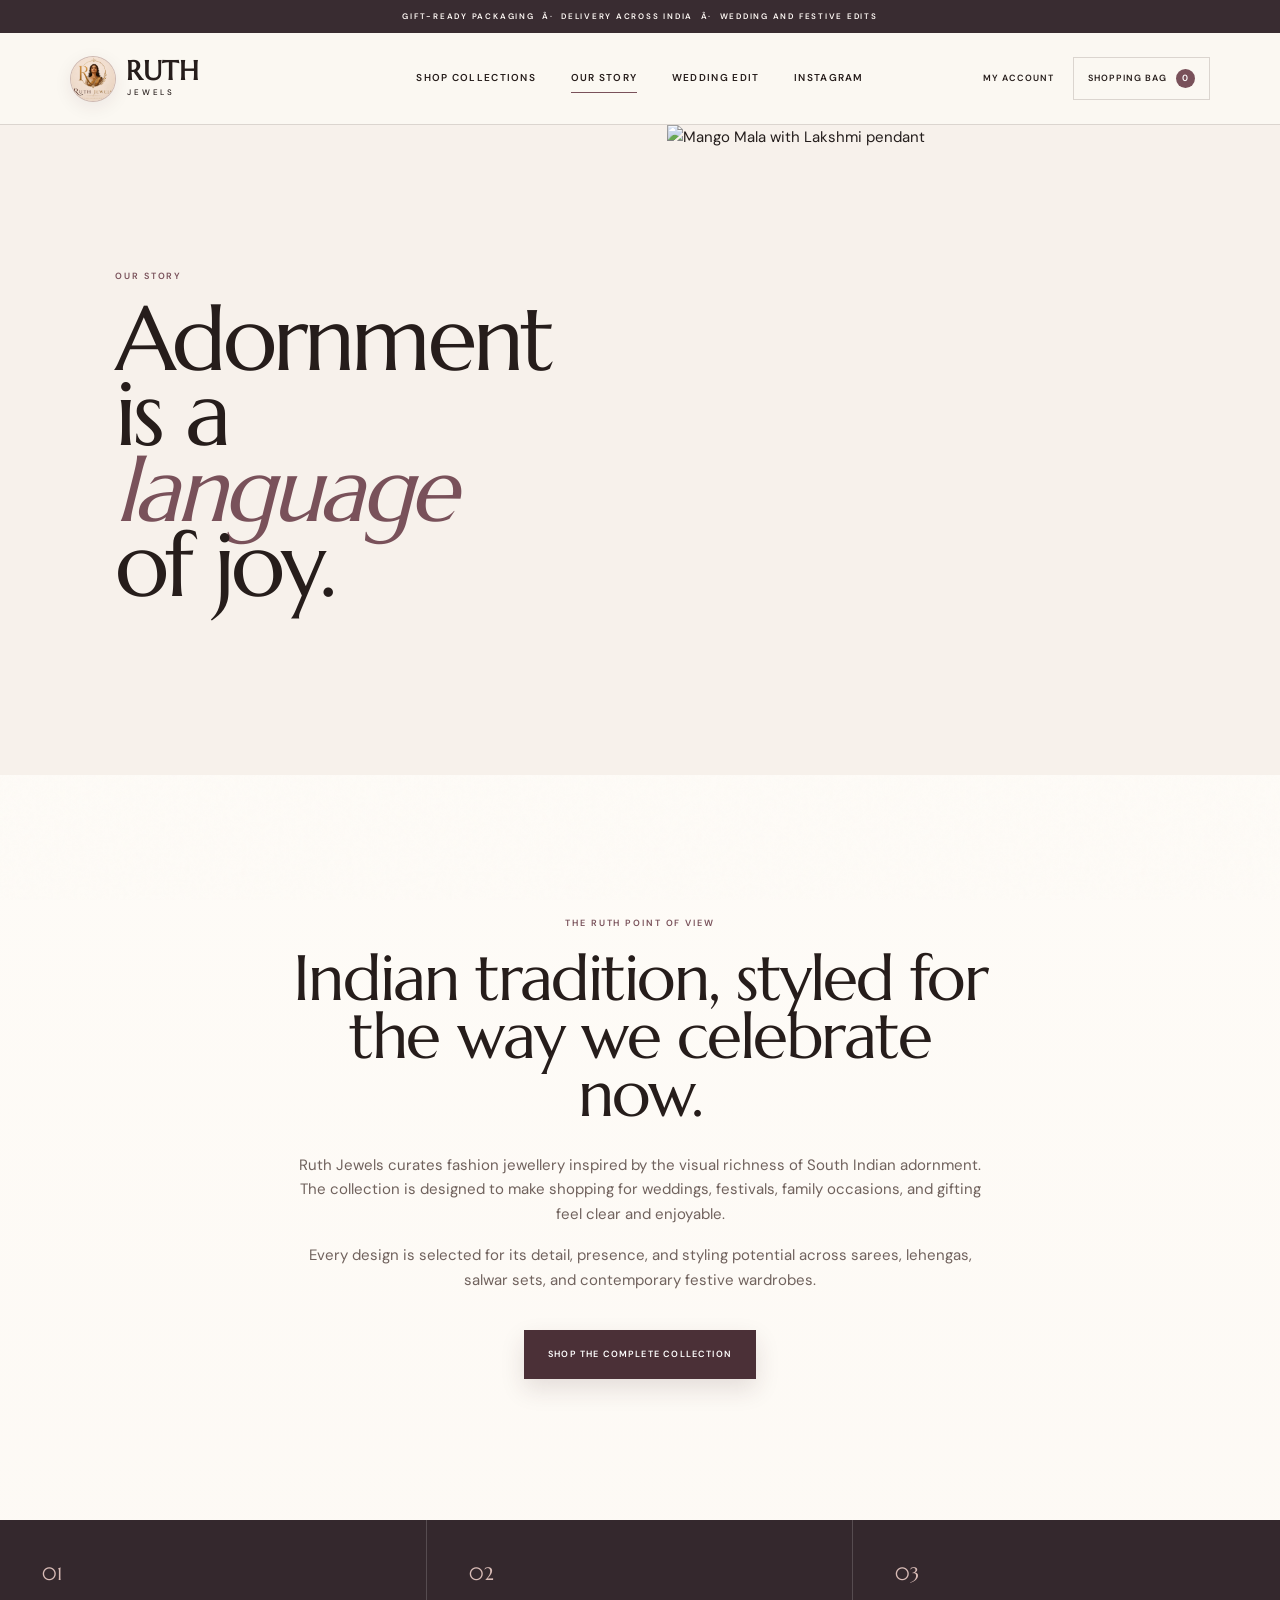
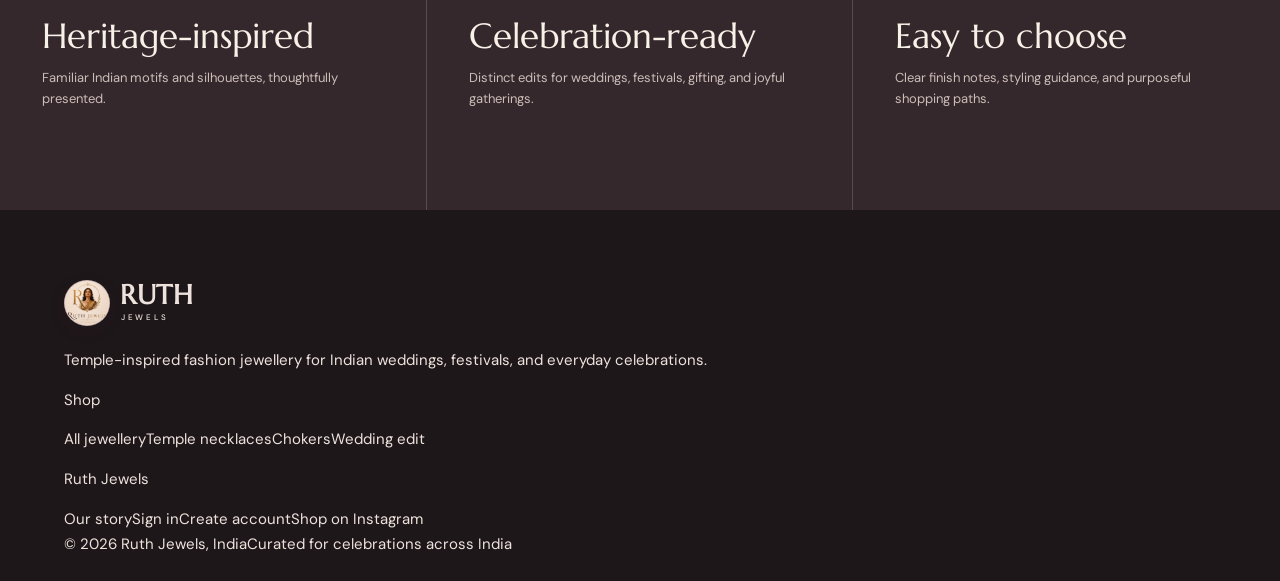
==== commit f4185006: "Refresh Marcellus across site" ====
--- a/about.html
+++ b/about.html
@@ -1,6 +1,6 @@
 <!doctype html>
 <html lang="en">
-  <head><meta charset="utf-8"><meta name="viewport" content="width=device-width, initial-scale=1"><meta name="description" content="The story of Ruth Jewels."><title>Our Story | Ruth Jewels</title><link rel="icon" type="image/png" sizes="192x192" href="assets/ruth-jewels-favicon-v2.png"><link rel="apple-touch-icon" href="assets/ruth-jewels-favicon-v2.png"><link rel="preconnect" href="https://fonts.googleapis.com"><link rel="preconnect" href="https://fonts.gstatic.com" crossorigin><link href="https://fonts.googleapis.com/css2?family=Cormorant+Garamond:ital,wght@0,400;0,500;0,600;1,500&family=DM+Sans:wght@400;500;600&display=swap" rel="stylesheet"><link rel="stylesheet" href="styles.css?v=berry-theme-1"></head>
+  <head><meta charset="utf-8"><meta name="viewport" content="width=device-width, initial-scale=1"><meta name="description" content="The story of Ruth Jewels."><title>Our Story | Ruth Jewels</title><link rel="icon" type="image/png" sizes="192x192" href="assets/ruth-jewels-favicon-v2.png"><link rel="apple-touch-icon" href="assets/ruth-jewels-favicon-v2.png"><link rel="preconnect" href="https://fonts.googleapis.com"><link rel="preconnect" href="https://fonts.gstatic.com" crossorigin><link href="https://fonts.googleapis.com/css2?family=Marcellus&family=DM+Sans:wght@400;500;600&display=swap" rel="stylesheet"><link rel="stylesheet" href="styles.css?v=berry-font-1"></head>
   <body><div class="announcement">Gift-ready packaging &nbsp;Â·&nbsp; Delivery across India &nbsp;Â·&nbsp; Wedding and festive edits</div><header class="site-header" data-header></header><main><section class="story-hero"><div><p class="eyebrow">Our story</p><h1>Adornment is a<br><em>language</em> of joy.</h1></div><img src="https://raw.githubusercontent.com/clinceraj/ruth-jewels-1/main/MANGO%20MALA%20WITH%20LEKSHMI%20PENDANT-01.png" alt="Mango Mala with Lakshmi pendant"></section><section class="story-copy"><p class="eyebrow">The Ruth point of view</p><h2>Indian tradition, styled for the way we celebrate now.</h2><p>Ruth Jewels curates fashion jewellery inspired by the visual richness of South Indian adornment. The collection is designed to make shopping for weddings, festivals, family occasions, and gifting feel clear and enjoyable.</p><p>Every design is selected for its detail, presence, and styling potential across sarees, lehengas, salwar sets, and contemporary festive wardrobes.</p><a class="button button--primary" href="collections.html">Shop the complete collection</a></section><section class="values"><div><span>01</span><h3>Heritage-inspired</h3><p>Familiar Indian motifs and silhouettes, thoughtfully presented.</p></div><div><span>02</span><h3>Celebration-ready</h3><p>Distinct edits for weddings, festivals, gifting, and joyful gatherings.</p></div><div><span>03</span><h3>Easy to choose</h3><p>Clear finish notes, styling guidance, and purposeful shopping paths.</p></div></section></main><footer data-footer></footer><script src="app.js"></script></body>
 </html>
 
--- a/styles.css
+++ b/styles.css
@@ -2,7 +2,7 @@
   --ink:#261d1b; --ink-soft:#70625d; --wine:#79515a; --wine-deep:#4b3037;
   --plum:#34282d; --ivory:#fffdf9; --pearl:#f7f1eb; --rose:#e5d4d1;
   --line:rgba(49,31,28,.16); --white:#fffdf9;
-  --serif:'Cormorant Garamond', Georgia, serif; --sans:'DM Sans', Arial, sans-serif;
+  --serif:'Marcellus', Georgia, serif; --sans:'DM Sans', Arial, sans-serif;
   --shadow:0 24px 70px rgba(52,28,30,.13);
 }
 * { box-sizing:border-box; }
@@ -197,7 +197,7 @@
 .values h3 { margin:31px 0 8px; font:500 35px/1 var(--serif); }
 .values p { color:#cdbdb8; font-size:13px; }
 footer { padding:70px clamp(20px,5vw,72px) 25px; background:#1e171a; color:#ede3dc; }
-.footer…1558 tokens truncated…tion-kicker p:last-child,body .product-info p,body .promise p { color:var(--ink-soft); }
+.footer-top { max…1556 tokens truncated…tion-kicker p:last-child,body .product-info p,body .promise p { color:var(--ink-soft); }
 body .hero-intro { margin-inline:auto; text-wrap:balance; }
 body .hero-actions { justify-content:center; }
 body .hero-copy:after { left:50%; bottom:42px; width:72px; background:linear-gradient(90deg,transparent,var(--wine),transparent); transform:translateX(-50%); }
